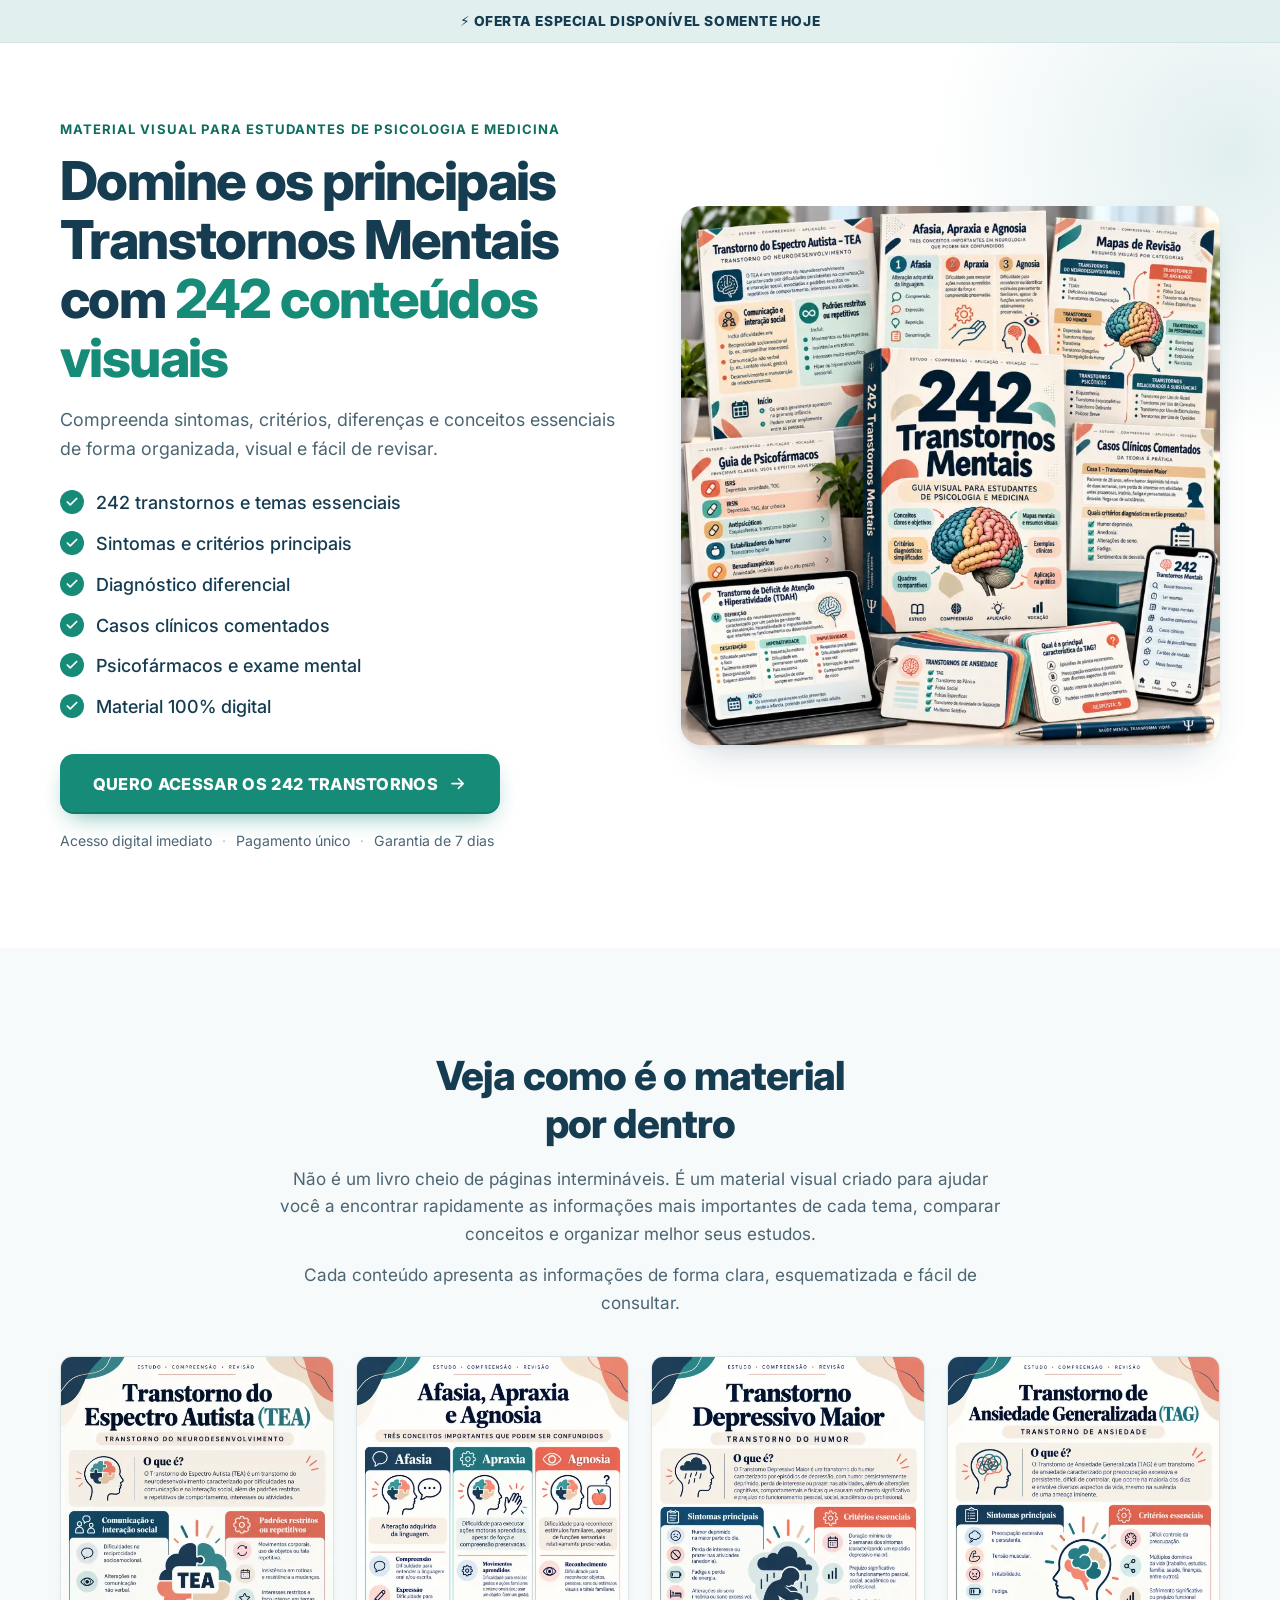
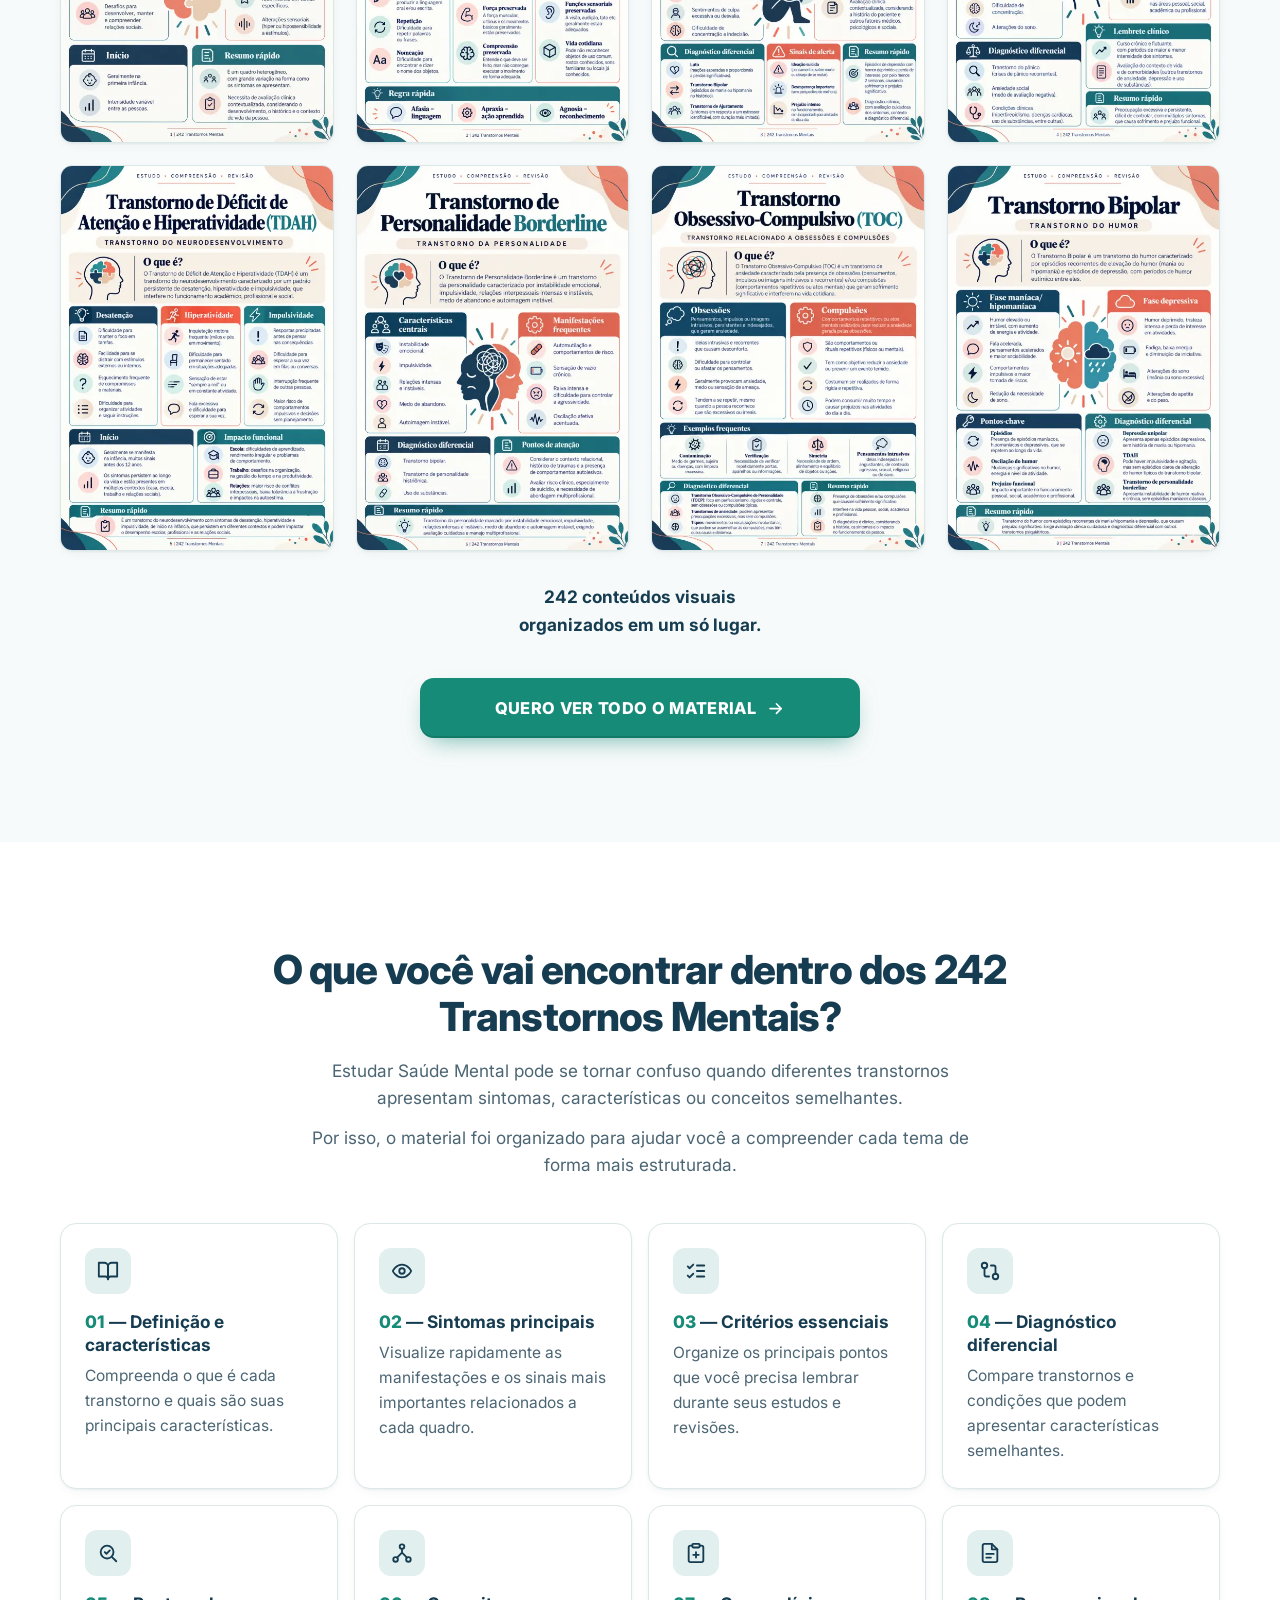
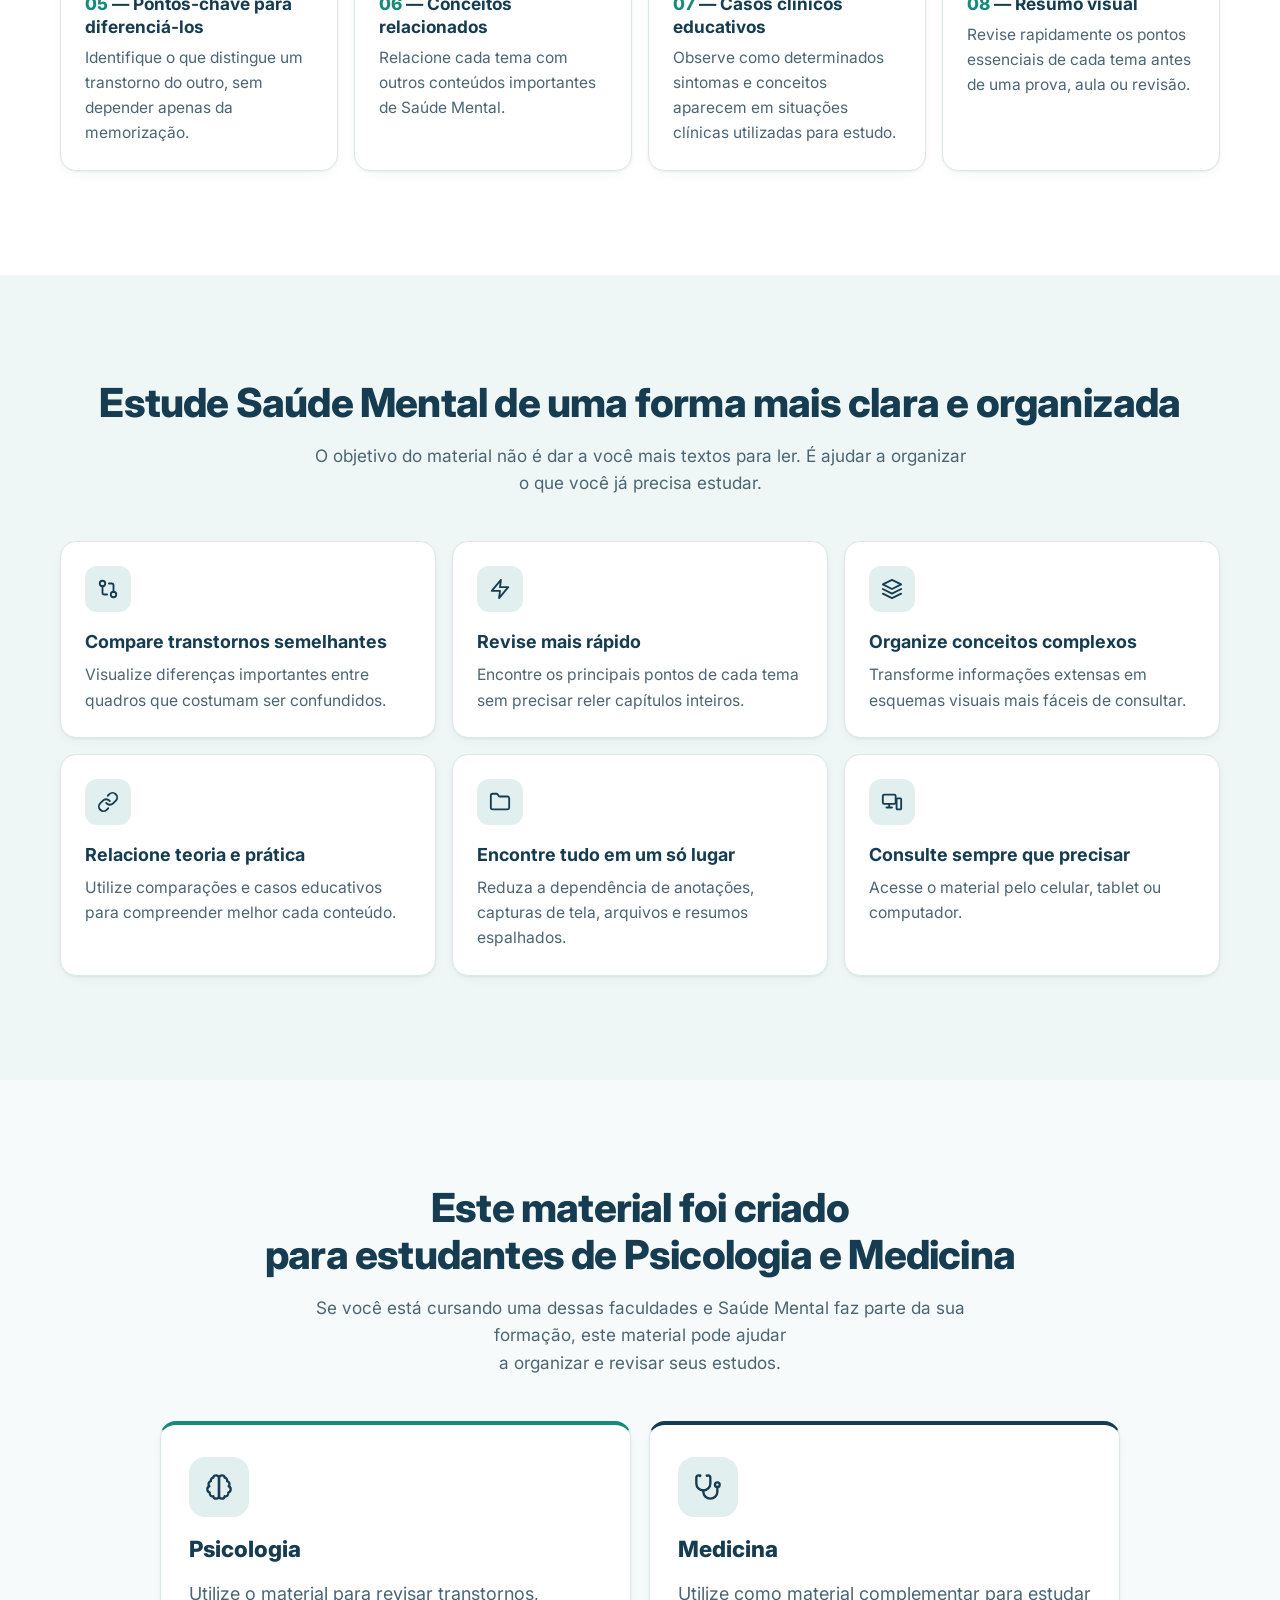
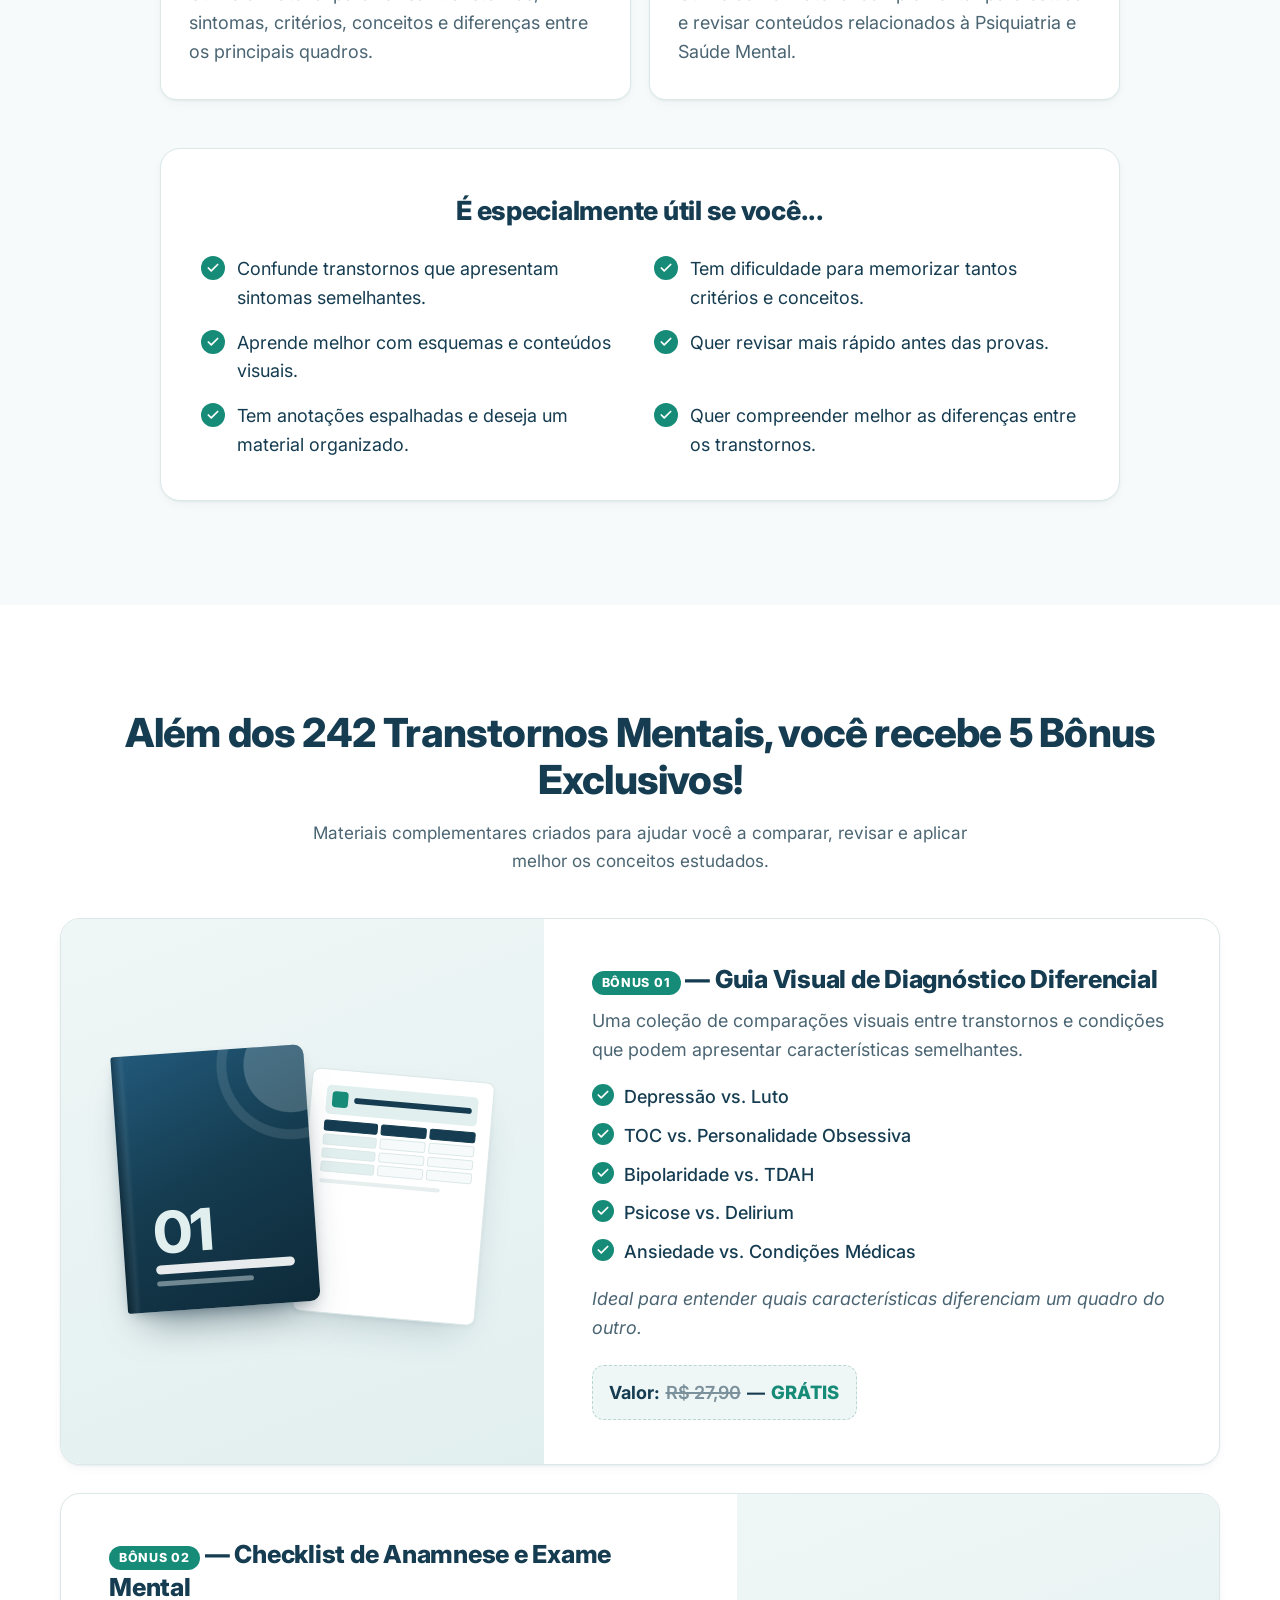
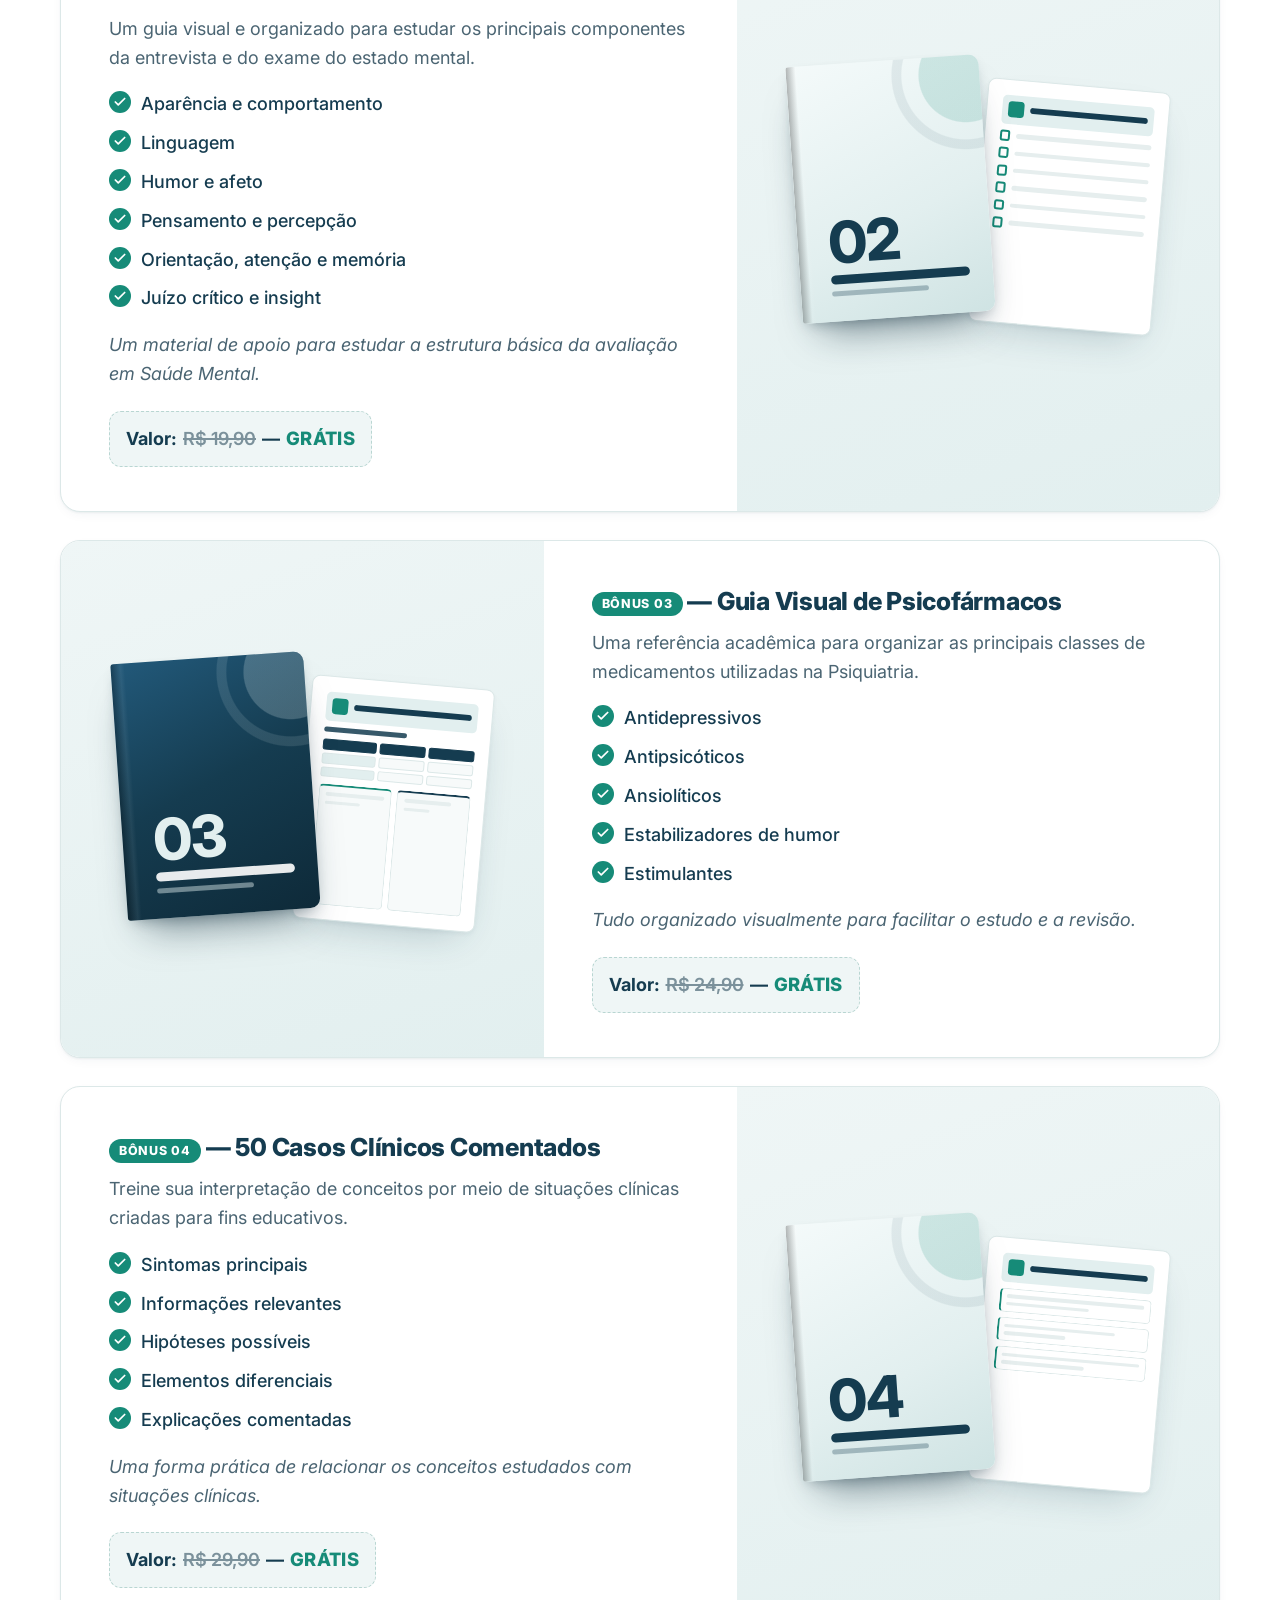
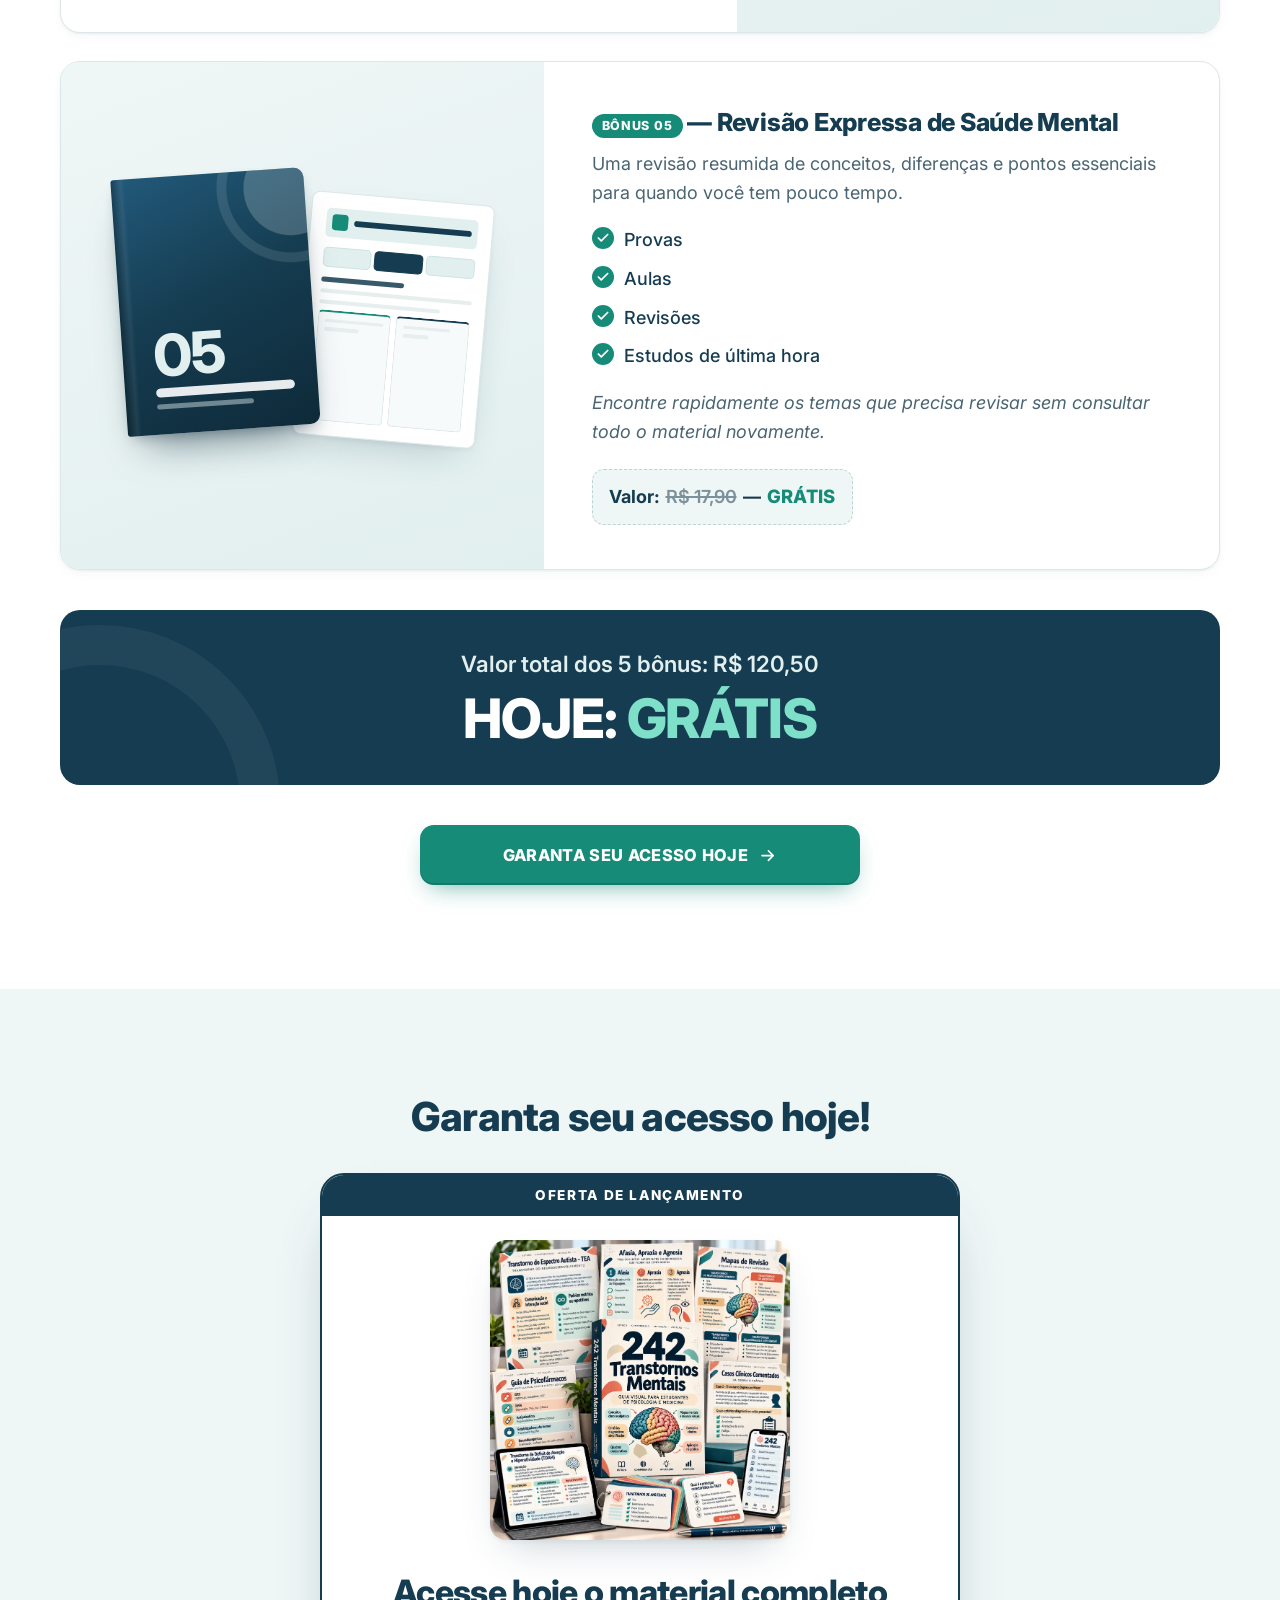
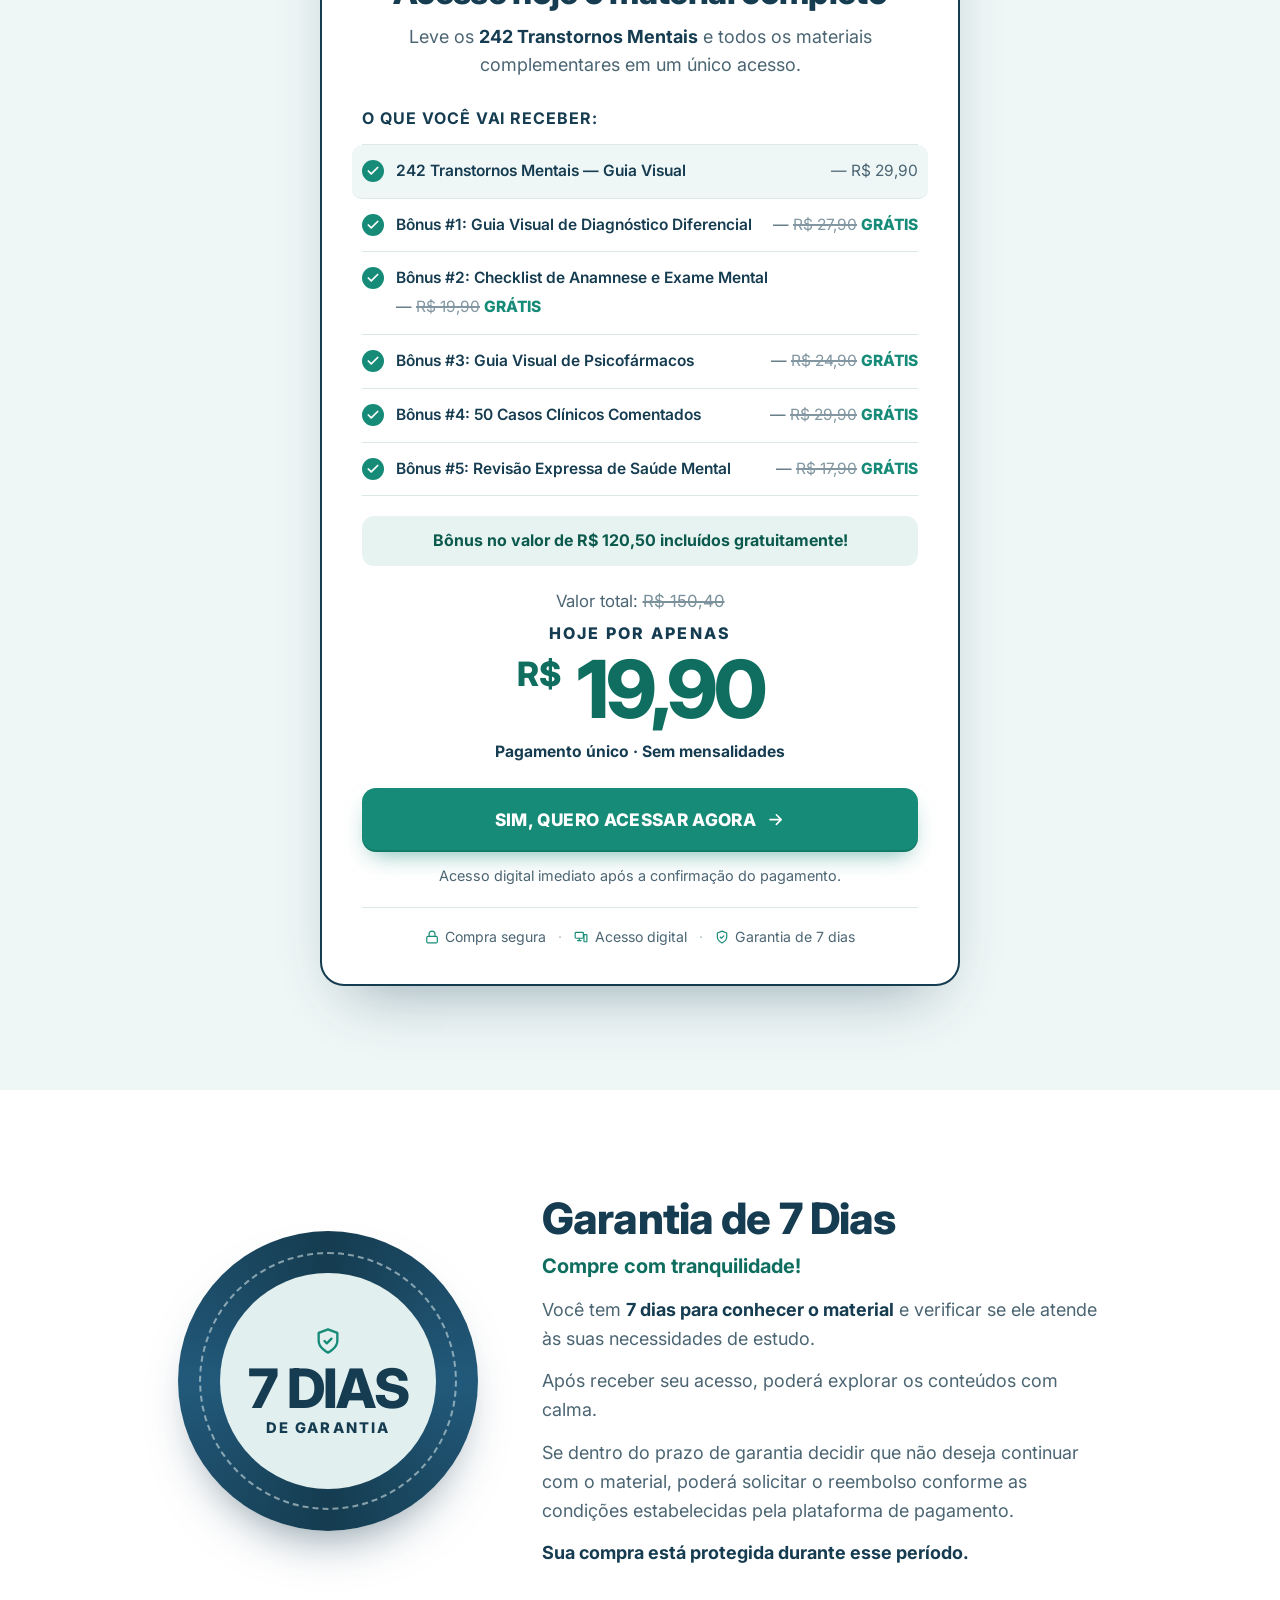
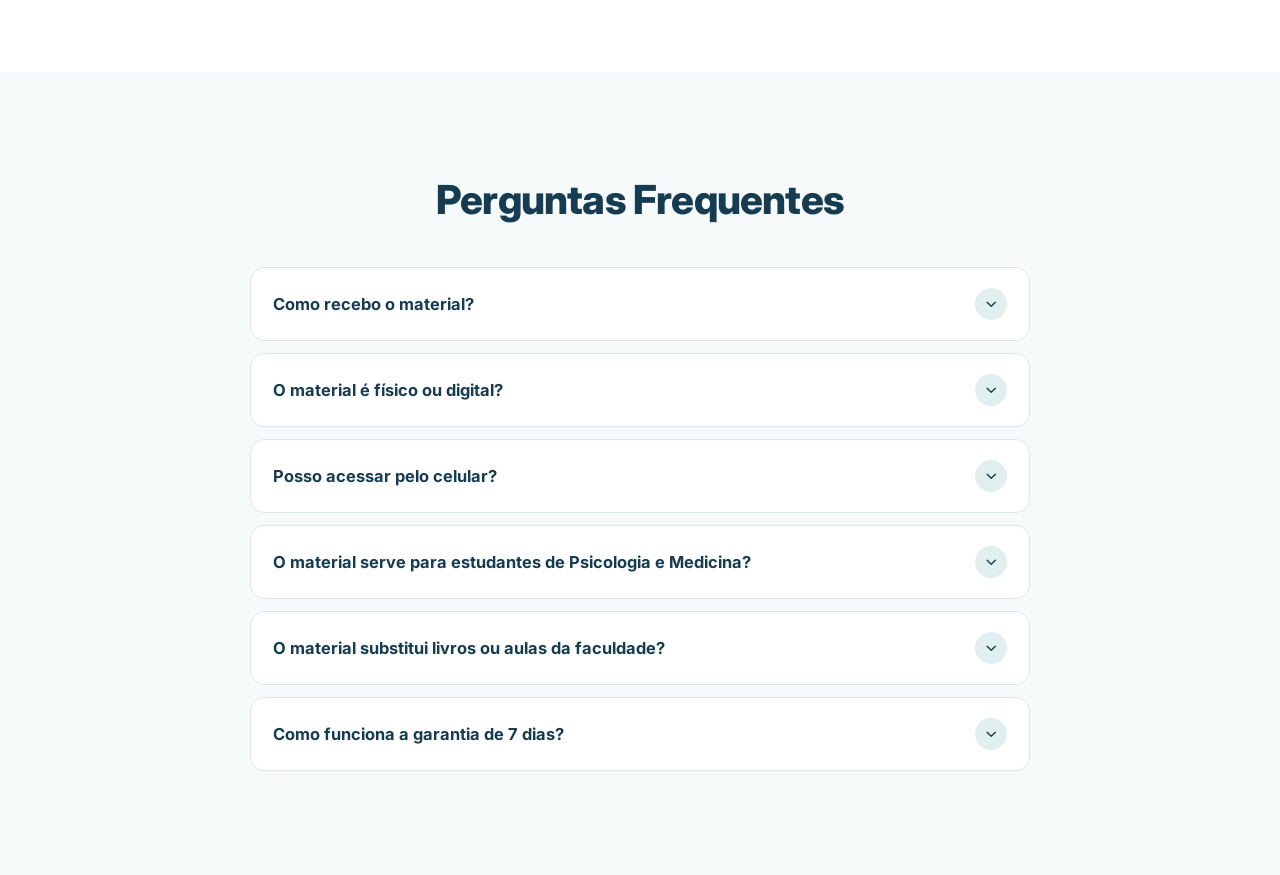
==== index.html @ 656aa4ee "v1" ====
<!doctype html>
<html lang="pt-BR">
<head>
<meta charset="utf-8">
<meta name="viewport" content="width=device-width, initial-scale=1">
<title>242 Transtornos Mentais — Guia Visual</title>
<meta name="description" content="Compreenda sintomas, critérios, diferenças e conceitos essenciais de forma organizada, visual e fácil de revisar.">
<meta name="robots" content="index, follow">
<meta name="theme-color" content="#153C50">
<meta property="og:type" content="website">
<meta property="og:locale" content="pt_BR">
<meta property="og:title" content="242 Transtornos Mentais — Guia Visual">
<meta property="og:description" content="Compreenda sintomas, critérios, diferenças e conceitos essenciais de forma organizada, visual e fácil de revisar.">
<!-- <meta property="og:image" content="assets/og-image.jpg"> -->
<meta name="twitter:card" content="summary_large_image">

<link rel="preconnect" href="https://fonts.googleapis.com">
<link rel="preconnect" href="https://fonts.gstatic.com" crossorigin>
<link href="https://fonts.googleapis.com/css2?family=Inter:wght@400;500;600;700;800&display=swap" rel="stylesheet">

<link rel="stylesheet" href="style.css?v=8">
<script src="script.js?v=4" defer></script>
</head>
<body>

<!-- SVG sprite (ícones) -->
<svg width="0" height="0" style="position:absolute" aria-hidden="true">
  <symbol id="i-check" viewBox="0 0 24 24"><path d="M20 6 9 17l-5-5"/></symbol>
  <symbol id="i-arrow" viewBox="0 0 24 24"><path d="M5 12h14M13 6l6 6-6 6"/></symbol>
  <symbol id="i-cal" viewBox="0 0 24 24"><rect x="3" y="4" width="18" height="18" rx="2"/><path d="M16 2v4M8 2v4M3 10h18"/></symbol>
  <symbol id="i-book" viewBox="0 0 24 24"><path d="M2 3h6a4 4 0 0 1 4 4v14a3 3 0 0 0-3-3H2z"/><path d="M22 3h-6a4 4 0 0 0-4 4v14a3 3 0 0 1 3-3h7z"/></symbol>
  <symbol id="i-eye" viewBox="0 0 24 24"><path d="M2 12s3-7 10-7 10 7 10 7-3 7-10 7-10-7-10-7Z"/><circle cx="12" cy="12" r="3"/></symbol>
  <symbol id="i-list" viewBox="0 0 24 24"><path d="m3 17 2 2 4-4M3 7l2 2 4-4M13 6h8M13 12h8M13 18h8"/></symbol>
  <symbol id="i-compare" viewBox="0 0 24 24"><circle cx="18" cy="18" r="3"/><circle cx="6" cy="6" r="3"/><path d="M13 6h3a2 2 0 0 1 2 2v7M11 18H8a2 2 0 0 1-2-2V9"/></symbol>
  <symbol id="i-search" viewBox="0 0 24 24"><circle cx="11" cy="11" r="7"/><path d="m21 21-4.3-4.3M8.5 11l1.8 1.8L14 9.2"/></symbol>
  <symbol id="i-net" viewBox="0 0 24 24"><circle cx="12" cy="5" r="2.5"/><circle cx="5" cy="19" r="2.5"/><circle cx="19" cy="19" r="2.5"/><path d="M12 7.5v4M12 11.5 6.6 17M12 11.5l5.4 5.5"/></symbol>
  <symbol id="i-clip" viewBox="0 0 24 24"><rect x="8" y="2" width="8" height="4" rx="1"/><path d="M16 4h2a2 2 0 0 1 2 2v14a2 2 0 0 1-2 2H6a2 2 0 0 1-2-2V6a2 2 0 0 1 2-2h2M12 11v6M9 14h6"/></symbol>
  <symbol id="i-file" viewBox="0 0 24 24"><path d="M14 2H6a2 2 0 0 0-2 2v16a2 2 0 0 0 2 2h12a2 2 0 0 0 2-2V8z"/><path d="M14 2v6h6M8 13h8M8 17h5"/></symbol>
  <symbol id="i-zap" viewBox="0 0 24 24"><path d="M13 2 3 14h9l-1 8 10-12h-9l1-8z"/></symbol>
  <symbol id="i-layers" viewBox="0 0 24 24"><path d="m12 2 10 5-10 5L2 7z"/><path d="m2 17 10 5 10-5M2 12l10 5 10-5"/></symbol>
  <symbol id="i-link" viewBox="0 0 24 24"><path d="M10 13a5 5 0 0 0 7.54.54l3-3a5 5 0 0 0-7.07-7.07l-1.72 1.71"/><path d="M14 11a5 5 0 0 0-7.54-.54l-3 3a5 5 0 0 0 7.07 7.07l1.71-1.71"/></symbol>
  <symbol id="i-folder" viewBox="0 0 24 24"><path d="M4 20h16a2 2 0 0 0 2-2V8a2 2 0 0 0-2-2h-7.93a2 2 0 0 1-1.66-.9l-.82-1.2A2 2 0 0 0 7.93 3H4a2 2 0 0 0-2 2v13c0 1.1.9 2 2 2Z"/></symbol>
  <symbol id="i-devices" viewBox="0 0 24 24"><rect x="2" y="4" width="14" height="10" rx="1.5"/><path d="M6 18h6M9 14v4"/><rect x="17" y="8" width="5" height="12" rx="1"/></symbol>
  <symbol id="i-brain" viewBox="0 0 24 24"><path d="M9.5 2A2.5 2.5 0 0 1 12 4.5v15a2.5 2.5 0 0 1-4.96.44 2.5 2.5 0 0 1-2.96-3.08 3 3 0 0 1-.34-5.58 2.5 2.5 0 0 1 1.32-4.24 2.5 2.5 0 0 1 1.98-3A2.5 2.5 0 0 1 9.5 2Z"/><path d="M14.5 2A2.5 2.5 0 0 0 12 4.5v15a2.5 2.5 0 0 0 4.96.44 2.5 2.5 0 0 0 2.96-3.08 3 3 0 0 0 .34-5.58 2.5 2.5 0 0 0-1.32-4.24 2.5 2.5 0 0 0-1.98-3A2.5 2.5 0 0 0 14.5 2Z"/></symbol>
  <symbol id="i-steth" viewBox="0 0 24 24"><path d="M4.8 2.3A.3.3 0 1 0 5 2H4a2 2 0 0 0-2 2v5a6 6 0 0 0 6 6 6 6 0 0 0 6-6V4a2 2 0 0 0-2-2h-1a.2.2 0 1 0 .3.3"/><path d="M8 15v1a6 6 0 0 0 6 6 6 6 0 0 0 6-6v-4"/><circle cx="20" cy="10" r="2"/></symbol>
  <symbol id="i-shield" viewBox="0 0 24 24"><path d="M12 22s8-4 8-10V5l-8-3-8 3v7c0 6 8 10 8 10z"/><path d="m9 12 2 2 4-4"/></symbol>
  <symbol id="i-lock" viewBox="0 0 24 24"><rect x="3" y="11" width="18" height="11" rx="2"/><path d="M7 11V7a5 5 0 0 1 10 0v4"/></symbol>
  <symbol id="i-chev" viewBox="0 0 24 24"><path d="m6 9 6 6 6-6"/></symbol>
</svg>

<main>

<!-- ============ DOBRA 1 — HERO ============ -->
<section class="hero-sec" aria-labelledby="hero-title">
  <div class="topbar"><strong>⚡ OFERTA ESPECIAL DISPONÍVEL SOMENTE HOJE</strong></div>
  <div class="hero">
    <div class="wrap hero-grid">
      <div class="hero-copy">
        <p class="eyebrow">Material visual para estudantes de Psicologia e Medicina</p>
        <h1 id="hero-title">Domine os principais Transtornos Mentais com <span class="hl">242 conteúdos visuais</span></h1>
        <p class="sub">Compreenda sintomas, critérios, diferenças e conceitos essenciais de forma organizada, visual e fácil de revisar.</p>
        <ul class="checks">
          <li><span class="ck-ico" aria-hidden="true"><svg class="i"><use href="#i-check"/></svg></span>242 transtornos e temas essenciais</li>
          <li><span class="ck-ico" aria-hidden="true"><svg class="i"><use href="#i-check"/></svg></span>Sintomas e critérios principais</li>
          <li><span class="ck-ico" aria-hidden="true"><svg class="i"><use href="#i-check"/></svg></span>Diagnóstico diferencial</li>
          <li><span class="ck-ico" aria-hidden="true"><svg class="i"><use href="#i-check"/></svg></span>Casos clínicos comentados</li>
          <li><span class="ck-ico" aria-hidden="true"><svg class="i"><use href="#i-check"/></svg></span>Psicofármacos e exame mental</li>
          <li><span class="ck-ico" aria-hidden="true"><svg class="i"><use href="#i-check"/></svg></span>Material 100% digital</li>
        </ul>
        <a class="btn" href="#" data-checkout>QUERO ACESSAR OS 242 TRANSTORNOS<svg class="i" aria-hidden="true"><use href="#i-arrow"/></svg></a>
        <p class="meta"><span>Acesso digital imediato</span><span class="dot" aria-hidden="true">·</span><span>Pagamento único</span><span class="dot" aria-hidden="true">·</span><span>Garantia de 7 dias</span></p>
      </div>

      <!-- IMAGEM: mockup principal (assets/hero_1.webp) -->
      <figure class="hero-visual">
        <img src="assets/hero_1.webp" width="831" height="831" alt="242 Transtornos Mentais — Guia Visual: capa do material e páginas internas" fetchpriority="high" decoding="async">
      </figure>
    </div>
  </div>
</section>

<!-- ============ DOBRA 2 — O MATERIAL POR DENTRO ============ -->
<section class="sec bg-gray" aria-labelledby="inside-title">
  <div class="wrap">
    <div class="inside-text">
      <h2 class="h2" id="inside-title">Veja como é o material <br>por dentro</h2>
      <p style="margin-top:18px">Não é um livro cheio de páginas intermináveis. É um material visual criado para ajudar você a encontrar rapidamente as informações mais importantes de cada tema, comparar conceitos e organizar melhor seus estudos.</p>
      <p>Cada conteúdo apresenta as informações de forma clara, esquematizada e fácil de consultar.</p>
    </div>

    <!-- IMAGENS: páginas internas (assets/1.webp … 8.webp) -->
    <div class="gallery" role="region" aria-label="Prévias do material" tabindex="0">
      <figure class="page"><img src="assets/1.webp" width="528" height="746" alt="Página interna: Transtorno do Espectro Autista (TEA)" loading="lazy" decoding="async"></figure>
      <figure class="page"><img src="assets/2.webp" width="528" height="746" alt="Página interna: Afasia, Apraxia e Agnosia" loading="lazy" decoding="async"></figure>
      <figure class="page"><img src="assets/3.webp" width="528" height="746" alt="Página interna: Transtorno Depressivo Maior" loading="lazy" decoding="async"></figure>
      <figure class="page"><img src="assets/4.webp" width="528" height="746" alt="Página interna: Transtorno de Ansiedade Generalizada (TAG)" loading="lazy" decoding="async"></figure>
      <figure class="page"><img src="assets/5.webp" width="528" height="746" alt="Página interna: Transtorno de Déficit de Atenção e Hiperatividade (TDAH)" loading="lazy" decoding="async"></figure>
      <figure class="page"><img src="assets/6.webp" width="528" height="746" alt="Página interna: Transtorno de Personalidade Borderline" loading="lazy" decoding="async"></figure>
      <figure class="page"><img src="assets/7.webp" width="528" height="746" alt="Página interna: Transtorno Obsessivo-Compulsivo (TOC)" loading="lazy" decoding="async"></figure>
      <figure class="page"><img src="assets/8.webp" width="528" height="746" alt="Página interna: Transtorno Bipolar" loading="lazy" decoding="async"></figure>
    </div>

    <p class="callout"><strong>242 conteúdos visuais <br>organizados em um só lugar.</strong></p>
    <div class="cta-row"><a class="btn" href="#" data-checkout>QUERO VER TODO O MATERIAL<svg class="i" aria-hidden="true"><use href="#i-arrow"/></svg></a></div>
  </div>
</section>

<!-- ============ DOBRA 3 — O QUE VOCÊ VAI ENCONTRAR ============ -->
<section class="sec" aria-labelledby="find-title">
  <div class="wrap">
    <div class="sec-head center">
      <h2 class="h2" id="find-title">O que você vai encontrar dentro dos 242 <br>Transtornos Mentais?</h2>
      <p class="lead">Estudar Saúde Mental pode se tornar confuso quando diferentes transtornos apresentam sintomas, características ou conceitos semelhantes.</p>
      <p class="lead">Por isso, o material foi organizado para ajudar você a compreender cada tema de forma mais estruturada.</p>
    </div>
    <div class="grid-4">
      <article class="card num-card"><span class="ico" aria-hidden="true"><svg class="i"><use href="#i-book"/></svg></span><h3><span class="num">01</span> — Definição e características</h3><p>Compreenda o que é cada transtorno e quais são suas principais características.</p></article>
      <article class="card num-card"><span class="ico" aria-hidden="true"><svg class="i"><use href="#i-eye"/></svg></span><h3><span class="num">02</span> — Sintomas principais</h3><p>Visualize rapidamente as manifestações e os sinais mais importantes relacionados a cada quadro.</p></article>
      <article class="card num-card"><span class="ico" aria-hidden="true"><svg class="i"><use href="#i-list"/></svg></span><h3><span class="num">03</span> — Critérios essenciais</h3><p>Organize os principais pontos que você precisa lembrar durante seus estudos e revisões.</p></article>
      <article class="card num-card"><span class="ico" aria-hidden="true"><svg class="i"><use href="#i-compare"/></svg></span><h3><span class="num">04</span> — Diagnóstico diferencial</h3><p>Compare transtornos e condições que podem apresentar características semelhantes.</p></article>
      <article class="card num-card"><span class="ico" aria-hidden="true"><svg class="i"><use href="#i-search"/></svg></span><h3><span class="num">05</span> — Pontos-chave para diferenciá-los</h3><p>Identifique o que distingue um transtorno do outro, sem depender apenas da memorização.</p></article>
      <article class="card num-card"><span class="ico" aria-hidden="true"><svg class="i"><use href="#i-net"/></svg></span><h3><span class="num">06</span> — Conceitos relacionados</h3><p>Relacione cada tema com outros conteúdos importantes de Saúde Mental.</p></article>
      <article class="card num-card"><span class="ico" aria-hidden="true"><svg class="i"><use href="#i-clip"/></svg></span><h3><span class="num">07</span> — Casos clínicos educativos</h3><p>Observe como determinados sintomas e conceitos aparecem em situações clínicas utilizadas para estudo.</p></article>
      <article class="card num-card"><span class="ico" aria-hidden="true"><svg class="i"><use href="#i-file"/></svg></span><h3><span class="num">08</span> — Resumo visual</h3><p>Revise rapidamente os pontos essenciais de cada tema antes de uma prova, aula ou revisão.</p></article>
    </div>
  </div>
</section>

<!-- ============ DOBRA 4 — BENEFÍCIOS ============ -->
<section class="sec bg-mint" aria-labelledby="ben-title">
  <div class="wrap">
    <div class="sec-head center">
      <h2 class="h2" id="ben-title">Estude Saúde Mental de uma forma mais clara e organizada</h2>
      <p class="lead">O objetivo do material não é dar a você mais textos para ler. É ajudar a organizar <br>o que você já precisa estudar.</p>
    </div>
    <div class="grid-3">
      <article class="card ben"><span class="ico" aria-hidden="true"><svg class="i"><use href="#i-compare"/></svg></span><h3>Compare transtornos semelhantes</h3><p>Visualize diferenças importantes entre quadros que costumam ser confundidos.</p></article>
      <article class="card ben"><span class="ico" aria-hidden="true"><svg class="i"><use href="#i-zap"/></svg></span><h3>Revise mais rápido</h3><p>Encontre os principais pontos de cada tema sem precisar reler capítulos inteiros.</p></article>
      <article class="card ben"><span class="ico" aria-hidden="true"><svg class="i"><use href="#i-layers"/></svg></span><h3>Organize conceitos complexos</h3><p>Transforme informações extensas em esquemas visuais mais fáceis de consultar.</p></article>
      <article class="card ben"><span class="ico" aria-hidden="true"><svg class="i"><use href="#i-link"/></svg></span><h3>Relacione teoria e prática</h3><p>Utilize comparações e casos educativos para compreender melhor cada conteúdo.</p></article>
      <article class="card ben"><span class="ico" aria-hidden="true"><svg class="i"><use href="#i-folder"/></svg></span><h3>Encontre tudo em um só lugar</h3><p>Reduza a dependência de anotações, capturas de tela, arquivos e resumos espalhados.</p></article>
      <article class="card ben"><span class="ico" aria-hidden="true"><svg class="i"><use href="#i-devices"/></svg></span><h3>Consulte sempre que precisar</h3><p>Acesse o material pelo celular, tablet ou computador.</p></article>
    </div>
  </div>
</section>

<!-- ============ DOBRA 5 — PARA QUEM É ============ -->
<section class="sec bg-gray" aria-labelledby="who-title">
  <div class="wrap">
    <div class="sec-head center">
      <h2 class="h2" id="who-title">Este material foi criado <br>para estudantes de Psicologia e Medicina</h2>
      <p class="lead">Se você está cursando uma dessas faculdades e Saúde Mental faz parte da sua formação, este material pode ajudar <br>a organizar e revisar seus estudos.</p>
    </div>
    <div class="aud-grid">
      <article class="card aud"><span class="ico" aria-hidden="true"><svg class="i"><use href="#i-brain"/></svg></span><h3>Psicologia</h3><p>Utilize o material para revisar transtornos, sintomas, critérios, conceitos e diferenças entre os principais quadros.</p></article>
      <article class="card aud"><span class="ico" aria-hidden="true"><svg class="i"><use href="#i-steth"/></svg></span><h3>Medicina</h3><p>Utilize como material complementar para estudar e revisar conteúdos relacionados à Psiquiatria e Saúde Mental.</p></article>
    </div>
    <div class="useful">
      <h3>É especialmente útil se você...</h3>
      <ul>
        <li><span class="ck-ico" aria-hidden="true"><svg class="i"><use href="#i-check"/></svg></span>Confunde transtornos que apresentam sintomas semelhantes.</li>
        <li><span class="ck-ico" aria-hidden="true"><svg class="i"><use href="#i-check"/></svg></span>Tem dificuldade para memorizar tantos critérios e conceitos.</li>
        <li><span class="ck-ico" aria-hidden="true"><svg class="i"><use href="#i-check"/></svg></span>Aprende melhor com esquemas e conteúdos visuais.</li>
        <li><span class="ck-ico" aria-hidden="true"><svg class="i"><use href="#i-check"/></svg></span>Quer revisar mais rápido antes das provas.</li>
        <li><span class="ck-ico" aria-hidden="true"><svg class="i"><use href="#i-check"/></svg></span>Tem anotações espalhadas e deseja um material organizado.</li>
        <li><span class="ck-ico" aria-hidden="true"><svg class="i"><use href="#i-check"/></svg></span>Quer compreender melhor as diferenças entre os transtornos.</li>
      </ul>
    </div>
  </div>
</section>

<!-- ============ DOBRA 6 — BÔNUS ============ -->
<section class="sec" aria-labelledby="bonus-title">
  <div class="wrap">
    <div class="sec-head center">
      <h2 class="h2" id="bonus-title">Além dos 242 Transtornos Mentais, você recebe 5 Bônus Exclusivos!</h2>
      <p class="lead">Materiais complementares criados para ajudar você a comparar, revisar e aplicar melhor os conceitos estudados.</p>
    </div>

    <div class="bonus-list">
      <!-- BÔNUS 01 (IMAGES.bonus1) -->
      <article class="bonus">
        <figure class="media bonus-visual" data-slot="bonus1" data-alt="Mockup do Guia Visual de Diagnóstico Diferencial">
          <div class="mk-page" aria-hidden="true"><div class="in"><div class="hd"><i></i><b></b></div><div class="tb"><span></span><span></span><span></span><span></span><span></span><span></span><span></span><span></span><span></span><span></span><span></span><span></span></div><div class="ln w8"></div></div></div>
          <div class="mk-book" aria-hidden="true"><div class="cv"><span class="n">01</span><span class="bar"></span><span class="bar s" style="width:70%"></span></div></div>
        </figure>
        <div class="bonus-body">
          <h3><span class="pill">BÔNUS 01</span> — Guia Visual de Diagnóstico Diferencial</h3>
          <p class="desc">Uma coleção de comparações visuais entre transtornos e condições que podem apresentar características semelhantes.</p>
          <ul>
            <li><span class="ck-ico" aria-hidden="true"><svg class="i"><use href="#i-check"/></svg></span>Depressão vs. Luto</li>
            <li><span class="ck-ico" aria-hidden="true"><svg class="i"><use href="#i-check"/></svg></span>TOC vs. Personalidade Obsessiva</li>
            <li><span class="ck-ico" aria-hidden="true"><svg class="i"><use href="#i-check"/></svg></span>Bipolaridade vs. TDAH</li>
            <li><span class="ck-ico" aria-hidden="true"><svg class="i"><use href="#i-check"/></svg></span>Psicose vs. Delirium</li>
            <li><span class="ck-ico" aria-hidden="true"><svg class="i"><use href="#i-check"/></svg></span>Ansiedade vs. Condições Médicas</li>
          </ul>
          <p class="note">Ideal para entender quais características diferenciam um quadro do outro.</p>
          <p class="price-tag">Valor: <s>R$ 27,90</s> — <span class="free">GRÁTIS</span></p>
        </div>
      </article>

      <!-- BÔNUS 02 (IMAGES.bonus2) -->
      <article class="bonus">
        <figure class="media bonus-visual" data-slot="bonus2" data-alt="Mockup do Checklist de Anamnese e Exame Mental">
          <div class="mk-page" aria-hidden="true"><div class="in"><div class="hd"><i></i><b></b></div><div class="ck"></div><div class="ck"></div><div class="ck"></div><div class="ck"></div><div class="ck"></div><div class="ck"></div></div></div>
          <div class="mk-book alt" aria-hidden="true"><div class="cv"><span class="n">02</span><span class="bar"></span><span class="bar s" style="width:70%"></span></div></div>
        </figure>
        <div class="bonus-body">
          <h3><span class="pill">BÔNUS 02</span> — Checklist de Anamnese e Exame Mental</h3>
          <p class="desc">Um guia visual e organizado para estudar os principais componentes da entrevista e do exame do estado mental.</p>
          <ul>
            <li><span class="ck-ico" aria-hidden="true"><svg class="i"><use href="#i-check"/></svg></span>Aparência e comportamento</li>
            <li><span class="ck-ico" aria-hidden="true"><svg class="i"><use href="#i-check"/></svg></span>Linguagem</li>
            <li><span class="ck-ico" aria-hidden="true"><svg class="i"><use href="#i-check"/></svg></span>Humor e afeto</li>
            <li><span class="ck-ico" aria-hidden="true"><svg class="i"><use href="#i-check"/></svg></span>Pensamento e percepção</li>
            <li><span class="ck-ico" aria-hidden="true"><svg class="i"><use href="#i-check"/></svg></span>Orientação, atenção e memória</li>
            <li><span class="ck-ico" aria-hidden="true"><svg class="i"><use href="#i-check"/></svg></span>Juízo crítico e insight</li>
          </ul>
          <p class="note">Um material de apoio para estudar a estrutura básica da avaliação em Saúde Mental.</p>
          <p class="price-tag">Valor: <s>R$ 19,90</s> — <span class="free">GRÁTIS</span></p>
        </div>
      </article>

      <!-- BÔNUS 03 (IMAGES.bonus3) -->
      <article class="bonus">
        <figure class="media bonus-visual" data-slot="bonus3" data-alt="Mockup do Guia Visual de Psicofármacos">
          <div class="mk-page" aria-hidden="true"><div class="in"><div class="hd"><i></i><b></b></div><div class="ln t"></div><div class="tb"><span></span><span></span><span></span><span></span><span></span><span></span><span></span><span></span><span></span></div><div class="g2"><div><div class="ln"></div><div class="ln w6"></div></div><div><div class="ln w8"></div><div class="ln w4"></div></div></div></div></div>
          <div class="mk-book" aria-hidden="true"><div class="cv"><span class="n">03</span><span class="bar"></span><span class="bar s" style="width:70%"></span></div></div>
        </figure>
        <div class="bonus-body">
          <h3><span class="pill">BÔNUS 03</span> — Guia Visual de Psicofármacos</h3>
          <p class="desc">Uma referência acadêmica para organizar as principais classes de medicamentos utilizadas na Psiquiatria.</p>
          <ul>
            <li><span class="ck-ico" aria-hidden="true"><svg class="i"><use href="#i-check"/></svg></span>Antidepressivos</li>
            <li><span class="ck-ico" aria-hidden="true"><svg class="i"><use href="#i-check"/></svg></span>Antipsicóticos</li>
            <li><span class="ck-ico" aria-hidden="true"><svg class="i"><use href="#i-check"/></svg></span>Ansiolíticos</li>
            <li><span class="ck-ico" aria-hidden="true"><svg class="i"><use href="#i-check"/></svg></span>Estabilizadores de humor</li>
            <li><span class="ck-ico" aria-hidden="true"><svg class="i"><use href="#i-check"/></svg></span>Estimulantes</li>
          </ul>
          <p class="note">Tudo organizado visualmente para facilitar o estudo e a revisão.</p>
          <p class="price-tag">Valor: <s>R$ 24,90</s> — <span class="free">GRÁTIS</span></p>
        </div>
      </article>

      <!-- BÔNUS 04 (IMAGES.bonus4) -->
      <article class="bonus">
        <figure class="media bonus-visual" data-slot="bonus4" data-alt="Mockup de 50 Casos Clínicos Comentados">
          <div class="mk-page" aria-hidden="true"><div class="in"><div class="hd"><i></i><b></b></div><div class="cards"><div><div class="ln"></div><div class="ln w6"></div></div><div><div class="ln w8"></div><div class="ln w4"></div></div><div><div class="ln"></div><div class="ln w6"></div></div></div></div></div>
          <div class="mk-book alt" aria-hidden="true"><div class="cv"><span class="n">04</span><span class="bar"></span><span class="bar s" style="width:70%"></span></div></div>
        </figure>
        <div class="bonus-body">
          <h3><span class="pill">BÔNUS 04</span> — 50 Casos Clínicos Comentados</h3>
          <p class="desc">Treine sua interpretação de conceitos por meio de situações clínicas criadas para fins educativos.</p>
          <ul>
            <li><span class="ck-ico" aria-hidden="true"><svg class="i"><use href="#i-check"/></svg></span>Sintomas principais</li>
            <li><span class="ck-ico" aria-hidden="true"><svg class="i"><use href="#i-check"/></svg></span>Informações relevantes</li>
            <li><span class="ck-ico" aria-hidden="true"><svg class="i"><use href="#i-check"/></svg></span>Hipóteses possíveis</li>
            <li><span class="ck-ico" aria-hidden="true"><svg class="i"><use href="#i-check"/></svg></span>Elementos diferenciais</li>
            <li><span class="ck-ico" aria-hidden="true"><svg class="i"><use href="#i-check"/></svg></span>Explicações comentadas</li>
          </ul>
          <p class="note">Uma forma prática de relacionar os conceitos estudados com situações clínicas.</p>
          <p class="price-tag">Valor: <s>R$ 29,90</s> — <span class="free">GRÁTIS</span></p>
        </div>
      </article>

      <!-- BÔNUS 05 (IMAGES.bonus5) -->
      <article class="bonus">
        <figure class="media bonus-visual" data-slot="bonus5" data-alt="Mockup da Revisão Expressa de Saúde Mental">
          <div class="mk-page" aria-hidden="true"><div class="in"><div class="hd"><i></i><b></b></div><div class="flow"><span></span><span></span><span></span></div><div class="ln t"></div><div class="ln"></div><div class="ln w8"></div><div class="g2"><div><div class="ln"></div><div class="ln w6"></div></div><div><div class="ln w8"></div><div class="ln w4"></div></div></div></div></div>
          <div class="mk-book" aria-hidden="true"><div class="cv"><span class="n">05</span><span class="bar"></span><span class="bar s" style="width:70%"></span></div></div>
        </figure>
        <div class="bonus-body">
          <h3><span class="pill">BÔNUS 05</span> — Revisão Expressa de Saúde Mental</h3>
          <p class="desc">Uma revisão resumida de conceitos, diferenças e pontos essenciais para quando você tem pouco tempo.</p>
          <ul>
            <li><span class="ck-ico" aria-hidden="true"><svg class="i"><use href="#i-check"/></svg></span>Provas</li>
            <li><span class="ck-ico" aria-hidden="true"><svg class="i"><use href="#i-check"/></svg></span>Aulas</li>
            <li><span class="ck-ico" aria-hidden="true"><svg class="i"><use href="#i-check"/></svg></span>Revisões</li>
            <li><span class="ck-ico" aria-hidden="true"><svg class="i"><use href="#i-check"/></svg></span>Estudos de última hora</li>
          </ul>
          <p class="note">Encontre rapidamente os temas que precisa revisar sem consultar todo o material novamente.</p>
          <p class="price-tag">Valor: <s>R$ 17,90</s> — <span class="free">GRÁTIS</span></p>
        </div>
      </article>
    </div>

    <div class="bonus-total">
      <h3>Valor total dos 5 bônus: R$ 120,50</h3>
      <p>HOJE: <span>GRÁTIS</span></p>
    </div>
    <div class="cta-row"><a class="btn" href="#" data-checkout>GARANTA SEU ACESSO HOJE<svg class="i" aria-hidden="true"><use href="#i-arrow"/></svg></a></div>
  </div>
</section>

<!-- ============ DOBRA 7 — OFERTA ============ -->
<section class="sec bg-mint" id="oferta" aria-labelledby="offer-title">
  <div class="wrap">
    <div class="sec-head center" style="margin-bottom:32px">
      <h2 class="h2" id="offer-title">Garanta seu acesso hoje!</h2>
    </div>
    <div class="offer-card">
      <p class="ribbon">OFERTA DE LANÇAMENTO</p>

      <!-- IMAGEM: mesma do hero, em tamanho menor (assets/hero_1.webp) -->
      <figure class="offer-img">
        <img src="assets/hero_1.webp" width="831" height="831" alt="242 Transtornos Mentais — Guia Visual: capa do material e páginas internas" loading="lazy" decoding="async">
      </figure>

      <div class="offer-body">
        <h3>Acesse hoje o material completo</h3>
        <p class="intro">Leve os <strong>242 Transtornos Mentais</strong> e todos os materiais complementares em um único acesso.</p>

        <h4>O que você vai receber:</h4>
        <ul class="items">
          <li class="main-item"><span class="ck-ico" aria-hidden="true"><svg class="i"><use href="#i-check"/></svg></span><span class="it"><span class="nm">242 Transtornos Mentais — Guia Visual</span><span class="pr"> — R$ 29,90</span></span></li>
          <li><span class="ck-ico" aria-hidden="true"><svg class="i"><use href="#i-check"/></svg></span><span class="it"><span class="nm">Bônus #1: Guia Visual de Diagnóstico Diferencial</span><span class="pr"> — <s>R$ 27,90</s> <b>GRÁTIS</b></span></span></li>
          <li><span class="ck-ico" aria-hidden="true"><svg class="i"><use href="#i-check"/></svg></span><span class="it"><span class="nm">Bônus #2: Checklist de Anamnese e Exame Mental</span><span class="pr"> — <s>R$ 19,90</s> <b>GRÁTIS</b></span></span></li>
          <li><span class="ck-ico" aria-hidden="true"><svg class="i"><use href="#i-check"/></svg></span><span class="it"><span class="nm">Bônus #3: Guia Visual de Psicofármacos</span><span class="pr"> — <s>R$ 24,90</s> <b>GRÁTIS</b></span></span></li>
          <li><span class="ck-ico" aria-hidden="true"><svg class="i"><use href="#i-check"/></svg></span><span class="it"><span class="nm">Bônus #4: 50 Casos Clínicos Comentados</span><span class="pr"> — <s>R$ 29,90</s> <b>GRÁTIS</b></span></span></li>
          <li><span class="ck-ico" aria-hidden="true"><svg class="i"><use href="#i-check"/></svg></span><span class="it"><span class="nm">Bônus #5: Revisão Expressa de Saúde Mental</span><span class="pr"> — <s>R$ 17,90</s> <b>GRÁTIS</b></span></span></li>
        </ul>

        <p class="bonus-incl"><strong>Bônus no valor de R$ 120,50 incluídos gratuitamente!</strong></p>

        <p class="total">Valor total: <s>R$ 150,40</s></p>
        <p class="today">HOJE POR APENAS</p>
        <p class="price"><span class="cur">R$</span> 19,90</p>
        <p class="once"><strong>Pagamento único · Sem mensalidades</strong></p>

        <a class="btn" href="#" data-checkout>SIM, QUERO ACESSAR AGORA<svg class="i" aria-hidden="true"><use href="#i-arrow"/></svg></a>
        <p class="after">Acesso digital imediato após a confirmação do pagamento.</p>

        <p class="trust">
          <span><svg class="i" aria-hidden="true"><use href="#i-lock"/></svg>Compra segura</span><span class="dot" aria-hidden="true">·</span>
          <span><svg class="i" aria-hidden="true"><use href="#i-devices"/></svg>Acesso digital</span><span class="dot" aria-hidden="true">·</span>
          <span><svg class="i" aria-hidden="true"><use href="#i-shield"/></svg>Garantia de 7 dias</span>
        </p>
      </div>
    </div>
  </div>
</section>

<!-- ============ DOBRA 8 — GARANTIA ============ -->
<section class="sec" aria-labelledby="guar-title">
  <div class="wrap guar">
    <!-- IMAGEM: selo de garantia (IMAGES.seal) -->
    <figure class="media seal" data-slot="seal" data-alt="Selo: 7 dias de garantia">
      <div class="seal-ph">
        <p class="seal-txt"><svg class="i" aria-hidden="true"><use href="#i-shield"/></svg><span class="big">7 DIAS</span> <span class="sm">DE GARANTIA</span></p>
      </div>
    </figure>
    <div class="guar-text">
      <h2 id="guar-title">Garantia de 7 Dias</h2>
      <h3>Compre com tranquilidade!</h3>
      <p>Você tem <strong>7 dias para conhecer o material</strong> e verificar se ele atende às suas necessidades de estudo.</p>
      <p>Após receber seu acesso, poderá explorar os conteúdos com calma.</p>
      <p>Se dentro do prazo de garantia decidir que não deseja continuar com o material, poderá solicitar o reembolso conforme as condições estabelecidas pela plataforma de pagamento.</p>
      <p><strong>Sua compra está protegida durante esse período.</strong></p>
    </div>
  </div>
</section>

<!-- ============ DOBRA 9 — PERGUNTAS FREQUENTES ============ -->
<section class="sec bg-gray" aria-labelledby="faq-title">
  <div class="wrap">
    <div class="sec-head center">
      <h2 class="h2" id="faq-title">Perguntas Frequentes</h2>
    </div>
    <div class="faq">
      <div class="faq-item"><h3><button class="faq-btn" aria-expanded="false" aria-controls="faq-1" id="faq-b1">Como recebo o material?<span class="chev" aria-hidden="true"><svg class="i"><use href="#i-chev"/></svg></span></button></h3><div class="faq-panel" id="faq-1" role="region" aria-labelledby="faq-b1"><div><p>O acesso é 100% digital e disponibilizado após a confirmação do pagamento.</p></div></div></div>
      <div class="faq-item"><h3><button class="faq-btn" aria-expanded="false" aria-controls="faq-2" id="faq-b2">O material é físico ou digital?<span class="chev" aria-hidden="true"><svg class="i"><use href="#i-chev"/></svg></span></button></h3><div class="faq-panel" id="faq-2" role="region" aria-labelledby="faq-b2"><div><p>O material é totalmente digital. Você não receberá nenhum produto físico pelos Correios.</p></div></div></div>
      <div class="faq-item"><h3><button class="faq-btn" aria-expanded="false" aria-controls="faq-3" id="faq-b3">Posso acessar pelo celular?<span class="chev" aria-hidden="true"><svg class="i"><use href="#i-chev"/></svg></span></button></h3><div class="faq-panel" id="faq-3" role="region" aria-labelledby="faq-b3"><div><p>Sim! Você pode consultar o material pelo celular, tablet ou computador.</p></div></div></div>
      <div class="faq-item"><h3><button class="faq-btn" aria-expanded="false" aria-controls="faq-4" id="faq-b4">O material serve para estudantes de Psicologia e Medicina?<span class="chev" aria-hidden="true"><svg class="i"><use href="#i-chev"/></svg></span></button></h3><div class="faq-panel" id="faq-4" role="region" aria-labelledby="faq-b4"><div><p>Sim! Foi desenvolvido para estudantes dessas áreas que precisam revisar transtornos mentais, sintomas, critérios diagnósticos e conceitos essenciais de Psicopatologia e Psiquiatria.</p></div></div></div>
      <div class="faq-item"><h3><button class="faq-btn" aria-expanded="false" aria-controls="faq-5" id="faq-b5">O material substitui livros ou aulas da faculdade?<span class="chev" aria-hidden="true"><svg class="i"><use href="#i-chev"/></svg></span></button></h3><div class="faq-panel" id="faq-5" role="region" aria-labelledby="faq-b5"><div><p>Não. É um material educativo complementar, criado para facilitar a organização, a compreensão e a revisão dos conteúdos estudados.</p></div></div></div>
      <div class="faq-item"><h3><button class="faq-btn" aria-expanded="false" aria-controls="faq-6" id="faq-b6">Como funciona a garantia de 7 dias?<span class="chev" aria-hidden="true"><svg class="i"><use href="#i-chev"/></svg></span></button></h3><div class="faq-panel" id="faq-6" role="region" aria-labelledby="faq-b6"><div><p>Você tem 7 dias para conhecer o material. Se decidir que ele não atende às suas necessidades, poderá solicitar o reembolso dentro desse prazo, conforme as condições da plataforma de pagamento.</p></div></div></div>
    </div>
  </div>
</section>

</main>

</body>
</html>
---- style.css ----
:root{
  --petrol:#153C50;
  --petrol-900:#0E2A39;
  --petrol-600:#1F5470;
  --mint:#E2EFEF;
  --mint-50:#EFF6F6;
  --white:#FFFFFF;
  --gray:#F7FAFA;
  --emerald:#168B78;
  --emerald-700:#0F6E5F;
  --emerald-800:#0B5A4D;
  --text:#153C50;
  --muted:#4B6573;
  --border:#DCE8E8;
  --shadow-sm:0 1px 2px rgba(21,60,80,.05),0 4px 14px -6px rgba(21,60,80,.10);
  --shadow-md:0 2px 4px rgba(21,60,80,.05),0 18px 40px -18px rgba(21,60,80,.28);
  --radius:16px;
  --max:1160px;
  --gutter:20px;
  --font:"Inter",system-ui,-apple-system,"Segoe UI",Roboto,sans-serif;
}
*,*::before,*::after{box-sizing:border-box}
html{-webkit-text-size-adjust:100%;scroll-behavior:smooth}
body{margin:0;background:var(--white);color:var(--text);font-family:var(--font);font-size:17px;line-height:1.6;-webkit-font-smoothing:antialiased;overflow-x:hidden}
img{max-width:100%;display:block}
h1,h2,h3,h4,p,ul{margin:0}
ul{padding:0;list-style:none}
s{text-decoration-thickness:1.5px}
svg.i{width:1em;height:1em;flex:none;stroke:currentColor;fill:none;stroke-width:2;stroke-linecap:round;stroke-linejoin:round}

.wrap{width:100%;max-width:calc(var(--max) + var(--gutter)*2);margin-inline:auto;padding-inline:var(--gutter)}
.sec{padding-block:72px}
.bg-gray{background:var(--gray)}
.bg-mint{background:var(--mint-50)}
.center{text-align:center}
.h2{font-size:clamp(1.65rem,1.1rem + 2.2vw,2.5rem);line-height:1.18;font-weight:800;letter-spacing:-.02em;color:var(--petrol)}
.lead{font-size:1.075rem;color:var(--muted);max-width:680px}
.center .lead{margin-inline:auto}
.sec-head{margin-bottom:44px}
.sec-head .lead{margin-top:16px}
.sec-head .lead + .lead{margin-top:12px}

/* ---------- Botões ---------- */
.btn{display:inline-flex;align-items:center;justify-content:center;gap:10px;min-height:60px;padding:16px 28px;width:100%;max-width:440px;border-radius:14px;background:var(--emerald);color:#fff;font:800 1.02rem/1.25 var(--font);letter-spacing:.02em;text-align:center;text-decoration:none;box-shadow:0 10px 24px -10px rgba(22,139,120,.65),inset 0 -2px 0 rgba(0,0,0,.12);transition:background .18s,transform .18s,box-shadow .18s}
.btn svg.i{font-size:1.2rem;transition:transform .18s}
.btn:hover{background:var(--emerald-700);box-shadow:0 14px 28px -10px rgba(22,139,120,.7),inset 0 -2px 0 rgba(0,0,0,.12)}
.btn:hover svg.i{transform:translateX(3px)}
.btn:active{background:var(--emerald-800);transform:translateY(1px);box-shadow:0 4px 12px -6px rgba(22,139,120,.7)}
.btn:focus-visible{outline:3px solid var(--petrol);outline-offset:3px}
.cta-row{margin-top:40px;display:flex;justify-content:center}

/* ---------- Placeholders / mídia ---------- */
.media{position:relative;margin:0}
.media > img{width:100%;height:100%;object-fit:contain}
.media.has-img > :not(img){display:none}

.mk-book{position:absolute;aspect-ratio:3/4;border-radius:3px 10px 10px 3px;background:linear-gradient(155deg,#22597A 0%,var(--petrol) 48%,var(--petrol-900) 100%);box-shadow:0 26px 40px -20px rgba(14,42,57,.6),0 6px 14px -6px rgba(14,42,57,.35);overflow:hidden;container-type:inline-size}
.mk-book::before{content:"";position:absolute;inset:0 auto 0 0;width:7%;background:linear-gradient(90deg,rgba(0,0,0,.28),rgba(255,255,255,.06) 70%,transparent)}
.mk-book::after{content:"";position:absolute;width:90%;aspect-ratio:1;right:-38%;top:-26%;border-radius:50%;background:radial-gradient(circle,rgba(226,239,239,.22) 0 38%,transparent 39% 52%,rgba(226,239,239,.12) 53% 60%,transparent 61%)}
.mk-book .cv{position:absolute;inset:0;padding:14cqw 12cqw 13cqw 16cqw;display:flex;flex-direction:column;justify-content:flex-end;gap:4cqw}
.mk-book .n{font:800 30cqw/0.9 var(--font);letter-spacing:-.04em;color:var(--mint)}
.mk-book .bar{display:block;height:4.2cqw;border-radius:9px;background:rgba(255,255,255,.9)}
.mk-book .bar.s{height:2.6cqw;background:rgba(226,239,239,.45)}
.mk-book .dots{display:grid;grid-template-columns:repeat(4,1fr);gap:3cqw;margin-top:5cqw}
.mk-book .dots span{aspect-ratio:1;border-radius:2.4cqw;background:rgba(226,239,239,.16);border:1px solid rgba(226,239,239,.28)}
.mk-book.alt{background:linear-gradient(155deg,#F4FAFA 0%,var(--mint) 60%,#CFE3E3 100%)}
.mk-book.alt .n{color:var(--petrol)}
.mk-book.alt .bar{background:var(--petrol)}
.mk-book.alt .bar.s{background:rgba(21,60,80,.3)}
.mk-book.alt .dots span{background:rgba(22,139,120,.12);border-color:rgba(22,139,120,.3)}
.mk-book.alt::after{background:radial-gradient(circle,rgba(22,139,120,.16) 0 38%,transparent 39% 52%,rgba(21,60,80,.08) 53% 60%,transparent 61%)}

.mk-page{position:absolute;aspect-ratio:3/4;border-radius:8px;background:#fff;border:1px solid var(--border);box-shadow:var(--shadow-md);overflow:hidden;container-type:inline-size}
.mk-page .in{position:absolute;inset:0;padding:8cqw;display:flex;flex-direction:column;gap:3.6cqw}
.mk-page .hd{display:flex;align-items:center;gap:3cqw;padding:3.5cqw;border-radius:2.5cqw;background:var(--mint)}
.mk-page .hd i{width:9cqw;aspect-ratio:1;border-radius:2cqw;background:var(--emerald)}
.mk-page .hd b{flex:1;height:3.6cqw;border-radius:9px;background:var(--petrol)}
.mk-page .ln{height:2.4cqw;border-radius:9px;background:#E6EEEE}
.mk-page .ln.w8{width:80%}.mk-page .ln.w6{width:60%}.mk-page .ln.w4{width:45%}
.mk-page .ln.t{height:3cqw;width:55%;background:var(--petrol);opacity:.85}
.mk-page .g2{display:grid;grid-template-columns:1fr 1fr;gap:3cqw;flex:1;min-height:0}
.mk-page .g2 > div{border-radius:2.5cqw;border:1px solid var(--border);background:var(--gray);padding:3.5cqw;display:flex;flex-direction:column;gap:2.6cqw}
.mk-page .g2 > div:first-child{border-top:1.6cqw solid var(--emerald)}
.mk-page .g2 > div:last-child{border-top:1.6cqw solid var(--petrol)}
.mk-page .g2 .ln{height:2cqw}
.mk-page .tb{display:grid;grid-template-columns:1.2fr 1fr 1fr;gap:1.6cqw}
.mk-page .tb span{height:6cqw;border-radius:1.4cqw;background:var(--gray);border:1px solid var(--border)}
.mk-page .tb span:nth-child(-n+3){background:var(--petrol);border-color:var(--petrol)}
.mk-page .tb span:nth-child(3n+1){background:var(--mint)}
.mk-page .tb span:first-child{background:var(--petrol)}
.mk-page .ck{display:flex;align-items:center;gap:3cqw}
.mk-page .ck::before{content:"";width:6cqw;aspect-ratio:1;border-radius:1.4cqw;border:1.4cqw solid var(--emerald);flex:none}
.mk-page .ck::after{content:"";flex:1;height:2.4cqw;border-radius:9px;background:#E6EEEE}
.mk-page .cards{display:grid;gap:3cqw}
.mk-page .cards > div{border-radius:2.5cqw;border:1px solid var(--border);border-left:1.6cqw solid var(--emerald);padding:3cqw;display:flex;flex-direction:column;gap:2cqw;background:#fff}
.mk-page .cards .ln{height:2cqw}
.mk-page .flow{display:flex;align-items:center;justify-content:space-between;gap:2cqw;padding:2cqw 0}
.mk-page .flow span{flex:1;height:11cqw;border-radius:2.5cqw;background:var(--mint);border:1px solid #CFE2E2}
.mk-page .flow span:nth-child(2){background:var(--petrol);border-color:var(--petrol)}

/* ---------- DOBRA 1 — HERO ---------- */
.topbar{background:var(--mint);color:var(--petrol);text-align:center;font-size:.86rem;letter-spacing:.04em;padding:10px var(--gutter);border-bottom:1px solid #D2E5E5}
.topbar strong{font-weight:800}
.hero{position:relative;padding-block:36px 64px;overflow:hidden}
.hero::before{content:"";position:absolute;width:620px;aspect-ratio:1;right:-260px;top:-200px;border-radius:50%;background:radial-gradient(circle,var(--mint) 0,rgba(226,239,239,0) 68%);pointer-events:none}
.hero-grid{position:relative;display:grid;gap:40px;align-items:center}
.date{display:inline-flex;align-items:center;gap:8px;font-size:.88rem;font-weight:600;color:var(--petrol);background:#fff;border:1px solid var(--border);border-radius:999px;padding:6px 14px}
.date svg.i{color:var(--emerald)}
.eyebrow{margin-top:20px;font-size:.82rem;font-weight:700;letter-spacing:.08em;text-transform:uppercase;color:var(--emerald-700)}
.hero h1{margin-top:12px;font-size:clamp(2rem,1.25rem + 3.4vw,3.35rem);line-height:1.1;font-weight:800;letter-spacing:-.03em;color:var(--petrol)}
.hl{color:var(--emerald)}
.hero .sub{margin-top:18px;font-size:1.12rem;color:var(--muted);max-width:560px}
.checks{display:grid;gap:12px;margin-top:26px}
.checks li{display:flex;gap:12px;align-items:flex-start;font-weight:500}
.ck-ico{display:inline-grid;place-items:center;width:24px;height:24px;margin-top:1px;border-radius:50%;background:var(--emerald);color:#fff;flex:none}
.ck-ico svg.i{font-size:14px;stroke-width:3}
.hero .btn{margin-top:32px}
.meta{display:flex;flex-wrap:wrap;gap:6px 10px;margin-top:16px;font-size:.88rem;color:var(--muted)}
.meta .dot{color:#A9BEC6}
.hero-visual{aspect-ratio:6/5;width:100%;max-width:560px;margin-inline:auto}
.hero-visual::before{content:"";position:absolute;inset:8% 6% 4%;border-radius:50%;background:radial-gradient(circle,var(--mint) 0,rgba(226,239,239,0) 70%)}
.hero-visual .p1{width:44%;right:3%;top:8%;transform:rotate(7deg)}
.hero-visual .p2{width:44%;right:15%;top:15%;transform:rotate(1deg)}
.hero-visual .mk-book{width:46%;left:9%;top:9%;transform:rotate(-4deg)}

/* ---------- DOBRA 2 — MATERIAL ---------- */
.inside-text{max-width:720px;margin-inline:auto;text-align:center}
.inside-text p{color:var(--muted);font-size:1.075rem}
.inside-text p + p{margin-top:14px}
.callout{margin:32px auto 0;max-width:720px;text-align:center;font-size:1.075rem;color:var(--petrol)}
.callout strong{font-weight:700}

/* ---------- DOBRA 3 — O QUE VOCÊ VAI ENCONTRAR ---------- */
.grid-4{display:grid;gap:16px}
.card{background:#fff;border:1px solid var(--border);border-radius:var(--radius);padding:24px;box-shadow:var(--shadow-sm);transition:transform .2s,box-shadow .2s}
.card:hover{transform:translateY(-2px);box-shadow:var(--shadow-md)}
.ico{display:inline-grid;place-items:center;width:46px;height:46px;border-radius:12px;background:var(--mint);color:var(--petrol)}
.ico svg.i{font-size:22px}
.num-card .ico{margin-bottom:16px}
.num-card h3{font-size:1.08rem;line-height:1.35;font-weight:700;color:var(--petrol)}
.num-card .num{color:var(--emerald);font-weight:800}
.num-card p{margin-top:8px;color:var(--muted);font-size:.97rem}

/* ---------- DOBRA 4 — BENEFÍCIOS ---------- */
.grid-3{display:grid;gap:16px}
.ben h3{margin-top:16px;font-size:1.12rem;font-weight:700}
.ben p{margin-top:6px;color:var(--muted);font-size:.98rem}

/* ---------- DOBRA 5 — PARA QUEM É ---------- */
.aud-grid{display:grid;gap:18px;max-width:960px;margin-inline:auto}
.aud{padding:32px 28px;display:flex;flex-direction:column;gap:14px;border-top:4px solid var(--emerald)}
.aud:last-child{border-top-color:var(--petrol)}
.aud .ico{width:60px;height:60px;border-radius:16px}
.aud .ico svg.i{font-size:28px}
.aud h3{font-size:1.4rem;font-weight:800}
.aud p{color:var(--muted)}
.useful{margin:48px auto 0;max-width:960px;background:#fff;border:1px solid var(--border);border-radius:20px;padding:32px 24px;box-shadow:var(--shadow-sm)}
.useful h3{font-size:clamp(1.3rem,1rem + 1.2vw,1.65rem);font-weight:800;text-align:center;letter-spacing:-.01em}
.useful ul{margin-top:24px;display:grid;gap:14px}
.useful li{display:flex;gap:12px;align-items:flex-start}

/* ---------- DOBRA 6 — BÔNUS ---------- */
.bonus-list{display:grid;gap:28px}
.bonus{display:grid;gap:0;background:#fff;border:1px solid var(--border);border-radius:20px;overflow:hidden;box-shadow:var(--shadow-sm)}
.bonus-visual{aspect-ratio:4/3;background:linear-gradient(160deg,var(--mint-50),var(--mint))}
.bonus-visual .mk-book{width:40%;left:12%;top:12%;transform:rotate(-4deg)}
.bonus-visual .mk-page{width:38%;right:12%;top:16%;transform:rotate(5deg)}
.bonus-body{padding:28px 24px 30px}
.bonus h3{font-size:clamp(1.25rem,1rem + .9vw,1.55rem);line-height:1.3;font-weight:800;letter-spacing:-.01em}
.pill{display:inline-block;vertical-align:.12em;padding:4px 10px;border-radius:999px;background:var(--emerald);color:#fff;font-size:.78rem;font-weight:800;letter-spacing:.06em}
.bonus .desc{margin-top:12px;color:var(--muted)}
.bonus ul{margin-top:18px;display:grid;gap:10px}
.bonus li{display:flex;gap:10px;align-items:flex-start;font-weight:500}
.bonus li .ck-ico{width:22px;height:22px}
.bonus .note{margin-top:18px;color:var(--muted);font-style:italic}
.price-tag{margin-top:22px;display:inline-flex;flex-wrap:wrap;align-items:baseline;gap:6px;padding:12px 16px;border-radius:12px;background:var(--mint-50);border:1px dashed #B9D6D2;font-weight:700}
.price-tag s{color:#7B919B;font-weight:600}
.price-tag .free{color:var(--emerald);font-weight:800;font-size:1.15rem;letter-spacing:.02em}
.bonus-total{margin-top:40px;border-radius:20px;background:var(--petrol);color:#fff;text-align:center;padding:36px 24px;position:relative;overflow:hidden}
.bonus-total::before{content:"";position:absolute;width:360px;aspect-ratio:1;left:-140px;bottom:-200px;border-radius:50%;border:40px solid rgba(226,239,239,.06)}
.bonus-total h3{position:relative;font-size:clamp(1.1rem,.95rem + .8vw,1.4rem);font-weight:600;color:var(--mint)}
.bonus-total p{position:relative;margin-top:8px;font-size:clamp(2.2rem,1.5rem + 3vw,3.4rem);font-weight:800;letter-spacing:-.02em;line-height:1.1}
.bonus-total p span{color:#7FE0C9}

/* ---------- DOBRA 7 — OFERTA ---------- */
.offer-card{position:relative;max-width:640px;margin:0 auto;background:#fff;border:2px solid var(--petrol);border-radius:24px;box-shadow:0 30px 60px -30px rgba(21,60,80,.45);overflow:hidden}
.ribbon{background:var(--petrol);color:#fff;text-align:center;font-weight:800;font-size:.85rem;letter-spacing:.12em;padding:10px 16px}
.offer-body{padding:8px 22px 30px}
.offer-body h3{text-align:center;font-size:clamp(1.5rem,1.1rem + 1.8vw,2.1rem);line-height:1.2;font-weight:800;letter-spacing:-.02em}
.offer-body .intro{margin-top:10px;text-align:center;color:var(--muted)}
.offer-body .intro strong{color:var(--petrol)}
.offer-body h4{margin-top:26px;font-size:1rem;font-weight:700;text-transform:uppercase;letter-spacing:.06em;color:var(--petrol)}
.items{margin-top:12px;display:grid;border-top:1px solid var(--border)}
.items li{display:flex;gap:12px;align-items:flex-start;padding:14px 0;border-bottom:1px solid var(--border);font-size:.97rem}
.items li .ck-ico{width:22px;height:22px}
.items .it{flex:1;display:flex;flex-wrap:wrap;justify-content:space-between;gap:4px 12px}
.items .nm{font-weight:600}
.items .pr{white-space:nowrap;color:var(--muted)}
.items .pr s{color:#8297A1}
.items .pr b{color:var(--emerald);font-weight:800}
.items li.main-item{background:var(--mint-50);margin-inline:-10px;padding-inline:10px;border-radius:10px}
.bonus-incl{margin-top:20px;text-align:center;padding:12px 14px;border-radius:12px;background:rgba(22,139,120,.1);color:var(--emerald-800);font-size:1rem}
.total{margin-top:22px;text-align:center;color:var(--muted);font-size:1.05rem}
.total s{color:#7B919B}
.today{margin-top:6px;text-align:center;font-size:1rem;font-weight:800;letter-spacing:.14em;color:var(--petrol)}
.price{margin-top:2px;text-align:center;font-size:clamp(3.6rem,2.6rem + 5vw,5rem);line-height:1;font-weight:800;letter-spacing:-.04em;color:var(--emerald-700)}
.price .cur{font-size:.42em;letter-spacing:0;vertical-align:.95em;margin-right:4px}
.once{margin-top:10px;text-align:center;font-size:.98rem;color:var(--petrol)}
.offer-body .btn{margin:24px auto 0;display:flex;max-width:none;min-height:64px;font-size:1.08rem}
.after{margin-top:12px;text-align:center;font-size:.9rem;color:var(--muted)}
.trust{margin-top:20px;padding-top:18px;border-top:1px solid var(--border);display:flex;flex-wrap:wrap;justify-content:center;gap:8px 12px;font-size:.88rem;color:var(--muted)}
.trust span{display:inline-flex;align-items:center;gap:6px}
.trust svg.i{color:var(--emerald)}
.trust .dot{color:#A9BEC6}

/* ---------- DOBRA 8 — GARANTIA ---------- */
.guar{display:grid;gap:36px;align-items:center;max-width:980px;margin-inline:auto}
.seal{width:min(280px,72vw);aspect-ratio:1;margin-inline:auto}
.seal-ph{position:absolute;inset:0;border-radius:50%;background:conic-gradient(from 0deg,var(--petrol),#22597A,var(--petrol),#22597A,var(--petrol));display:grid;place-items:center;box-shadow:0 26px 50px -24px rgba(21,60,80,.6)}
.seal-ph::before{content:"";position:absolute;inset:7%;border-radius:50%;border:2px dashed rgba(226,239,239,.55)}
.seal-ph::after{content:"";position:absolute;inset:14%;border-radius:50%;background:var(--mint)}
.seal-txt{position:relative;z-index:1;display:flex;flex-direction:column;align-items:center;text-align:center;color:var(--petrol);line-height:1;font-weight:800}
.seal-txt svg.i{font-size:28px;color:var(--emerald);margin-bottom:6px}
.seal-txt .big{font-size:clamp(2.6rem,10vw,3.4rem);letter-spacing:-.03em}
.seal-txt .sm{margin-top:6px;font-size:.92rem;letter-spacing:.14em}
.guar-text h2{font-size:clamp(1.9rem,1.3rem + 2.4vw,2.7rem);font-weight:800;letter-spacing:-.02em;line-height:1.15}
.guar-text h3{margin-top:6px;font-size:1.25rem;font-weight:700;color:var(--emerald-700)}
.guar-text p{margin-top:14px;color:var(--muted)}
.guar-text p strong{color:var(--petrol)}
.guar-text .final{margin-top:20px;padding:14px 18px;border-left:4px solid var(--emerald);background:var(--mint-50);border-radius:0 12px 12px 0;color:var(--petrol);font-size:1.05rem}

/* ---------- DOBRA 9 — FAQ ---------- */
.faq{max-width:780px;margin-inline:auto;display:grid;gap:12px}
.faq-item{background:#fff;border:1px solid var(--border);border-radius:14px;overflow:hidden}
.faq-item h3{margin:0}
.faq-btn{all:unset;box-sizing:border-box;width:100%;display:flex;align-items:center;justify-content:space-between;gap:16px;padding:20px 22px;cursor:pointer;font-weight:700;font-size:1.03rem;line-height:1.4;color:var(--petrol)}
.faq-btn:hover{background:var(--gray)}
.faq-btn:focus-visible{outline:3px solid var(--emerald);outline-offset:-3px;border-radius:14px}
.faq-btn .chev{display:inline-grid;place-items:center;width:32px;height:32px;border-radius:50%;background:var(--mint);flex:none;transition:transform .25s ease}
.faq-btn[aria-expanded="true"] .chev{transform:rotate(180deg)}
.faq-panel{display:grid;grid-template-rows:0fr;transition:grid-template-rows .25s ease}
.faq-panel > div{overflow:hidden;visibility:hidden;transition:visibility .25s}
.faq-item.open .faq-panel > div{visibility:visible}
.faq-panel p{padding:0 22px 20px;color:var(--muted)}
.faq-item.open .faq-panel{grid-template-rows:1fr}

/* ---------- Responsivo ---------- */
@media (min-width:640px){
  :root{--gutter:28px}
  .grid-4{grid-template-columns:repeat(2,1fr)}
  .grid-3{grid-template-columns:repeat(2,1fr)}
  .aud-grid{grid-template-columns:1fr 1fr}
  .useful{padding:40px}
  .useful ul{grid-template-columns:1fr 1fr;gap:16px 28px}
  .offer-body{padding:12px 40px 36px}
}
@media (min-width:960px){
  body{font-size:18px}
  .sec{padding-block:104px}
  .hero{padding-block:56px 96px}
  .hero-grid{grid-template-columns:1.05fr 1fr;gap:56px}
  .hero-visual{max-width:none}
  .grid-4{grid-template-columns:repeat(4,1fr)}
  .grid-3{grid-template-columns:repeat(3,1fr)}
  .bonus{grid-template-columns:5fr 7fr}
  .bonus-visual{aspect-ratio:auto;min-height:340px}
  .bonus:nth-child(even){grid-template-columns:7fr 5fr}
  .bonus:nth-child(even) .bonus-visual{order:2}
  .bonus-visual .mk-book{top:50%;transform:translateY(-55%) rotate(-4deg)}
  .bonus-visual .mk-page{top:50%;transform:translateY(-48%) rotate(5deg)}
  .bonus-body{padding:44px 48px}
  .guar{grid-template-columns:auto 1fr;gap:64px}
  .seal{width:300px}
}
@media (prefers-reduced-motion:reduce){
  *,*::before,*::after{transition:none!important;scroll-behavior:auto!important}
}

/* Hero centralizado no celular/tablet */
@media (max-width:959px){
  .hero-copy{text-align:center}
  .hero .sub{margin-inline:auto}
  .checks{width:fit-content;margin-inline:auto;text-align:left}
  .meta{justify-content:center}
}

/* Tarja superior sempre em uma linha */
.topbar{white-space:nowrap;font-size:clamp(.6rem,2.9vw,.86rem);letter-spacing:clamp(0em,.4vw - .04em,.04em);padding-inline:12px}

/* Título do hero: sem marcação de fundo e em até 3 linhas no celular */
@media (max-width:959px){
  .hero h1{font-size:clamp(1.4rem,6.6vw,2.6rem)}
}

/* Hero com imagem real */
.hero-visual{position:relative;margin:0 auto;aspect-ratio:1/1;max-width:520px}
.hero-visual::before{display:none}
.hero-visual img{width:100%;height:auto;border-radius:20px;box-shadow:var(--shadow-md)}
@media (min-width:960px){.hero-visual{max-width:none}}

/* Celular/tablet: imagem do hero logo após a subheadline */
@media (max-width:959px){
  .hero-grid{gap:0}
  .hero-copy{display:contents}
  .hero-visual{order:1;margin-top:28px;width:100%}
  .hero .checks,.hero .btn,.hero .meta{order:2}
  .hero .btn{justify-self:center}
}

/* Subheadline do hero em até 3 linhas no celular */
@media (max-width:959px){
  .hero .sub{font-size:clamp(.8rem,4.15vw,1.12rem);line-height:1.55}
}

/* Garantia centralizada no celular/tablet */
@media (max-width:959px){
  .guar-text{text-align:center}
  .guar-text .final{border-left:0;border-radius:12px}
}

/* Oferta: imagem do produto (mesma do hero, menor) */
.offer-img{margin:24px auto 20px;width:min(300px,78%)}
.offer-img img{width:100%;height:auto;border-radius:16px;box-shadow:var(--shadow-md)}

/* Dobra 2: galeria com as páginas internas reais */
.gallery{margin:40px calc(var(--gutter) * -1) 0;padding:6px var(--gutter) 18px;display:flex;gap:14px;overflow-x:auto;scroll-snap-type:x mandatory;scroll-padding-inline:var(--gutter);scrollbar-width:thin}
.gallery:focus-visible{outline:3px solid var(--emerald);outline-offset:2px;border-radius:12px}
.gallery .page{flex:0 0 72%;max-width:300px;margin:0;scroll-snap-align:start}
.gallery .page img{width:100%;height:auto;aspect-ratio:528/746;border-radius:12px;border:1px solid var(--border);box-shadow:var(--shadow-sm);background:#fff}
@media (min-width:640px){.gallery .page{flex-basis:40%}}
@media (min-width:960px){
  .gallery{display:grid;grid-template-columns:repeat(4,1fr);gap:22px;overflow:visible;margin-inline:0;padding:0}
  .gallery .page{max-width:none}
  .gallery .page img{transition:transform .2s,box-shadow .2s}
  .gallery .page img:hover{transform:translateY(-3px);box-shadow:var(--shadow-md)}
}
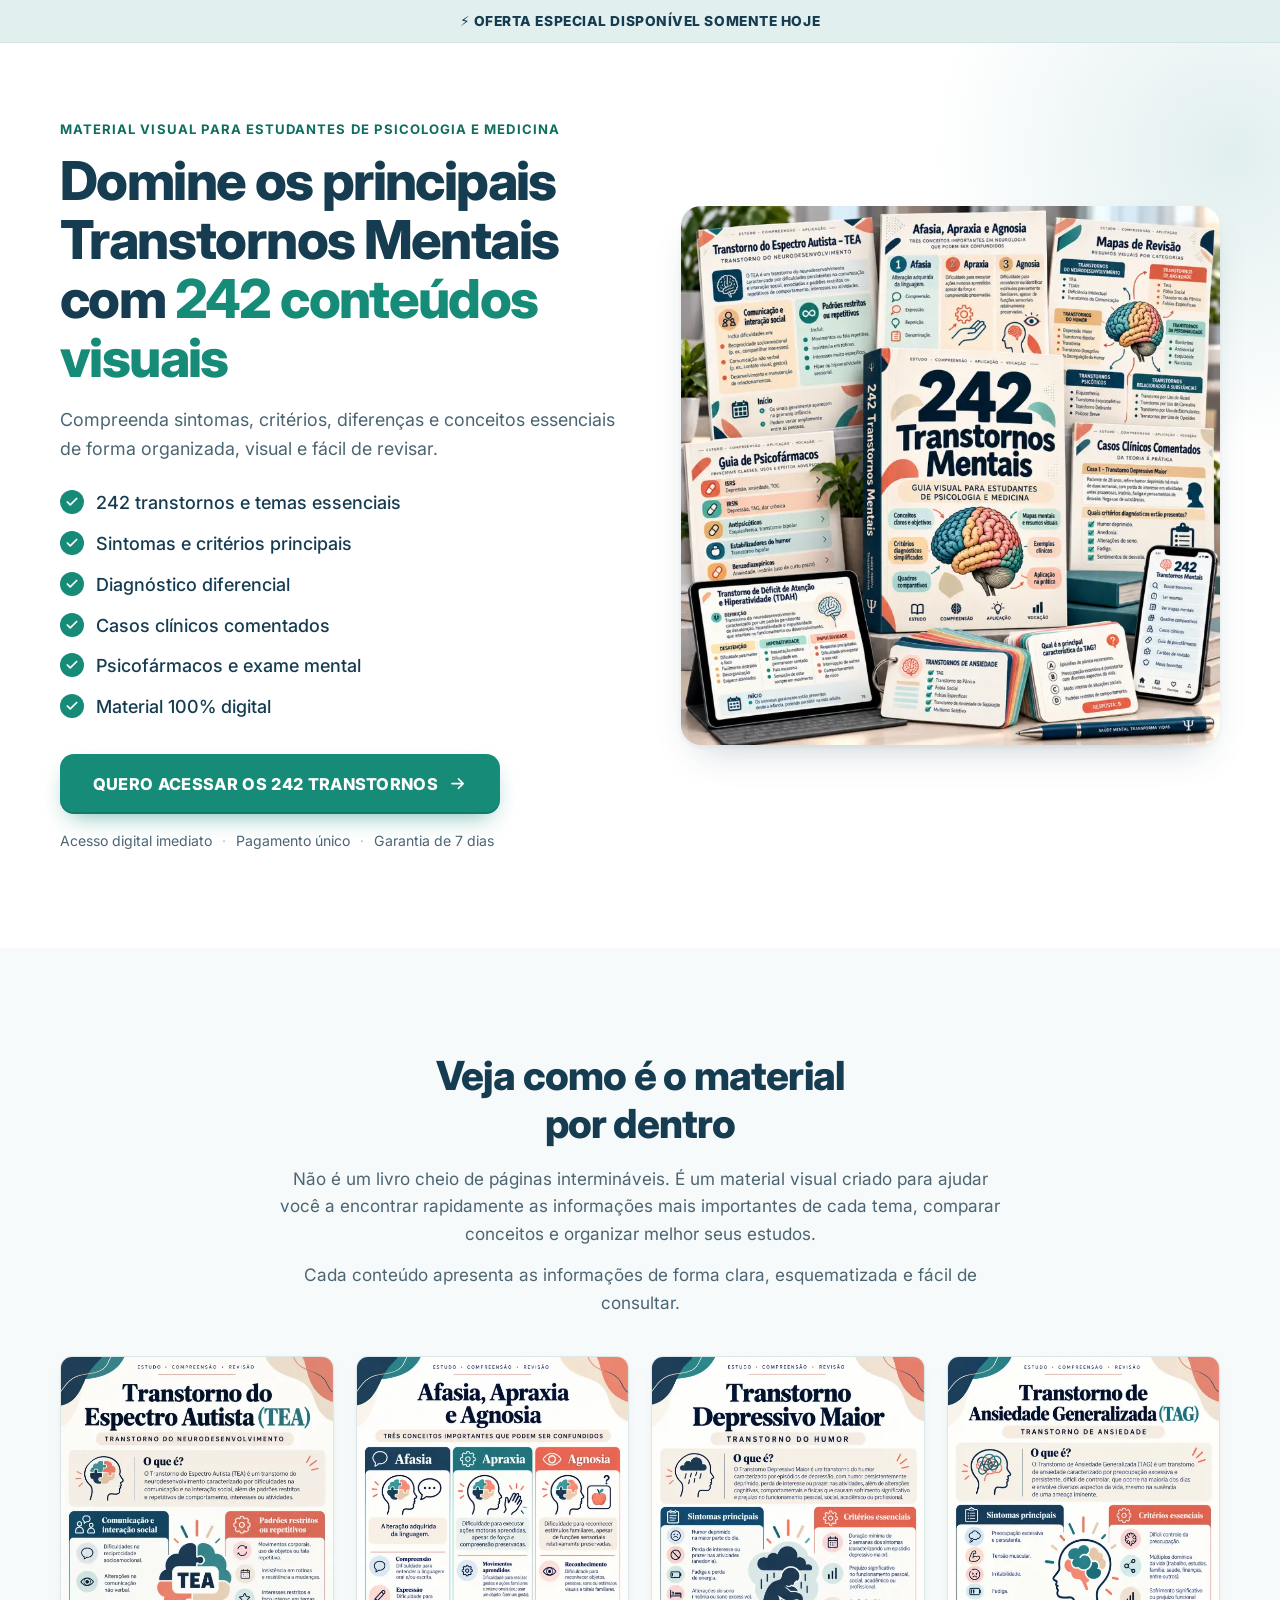
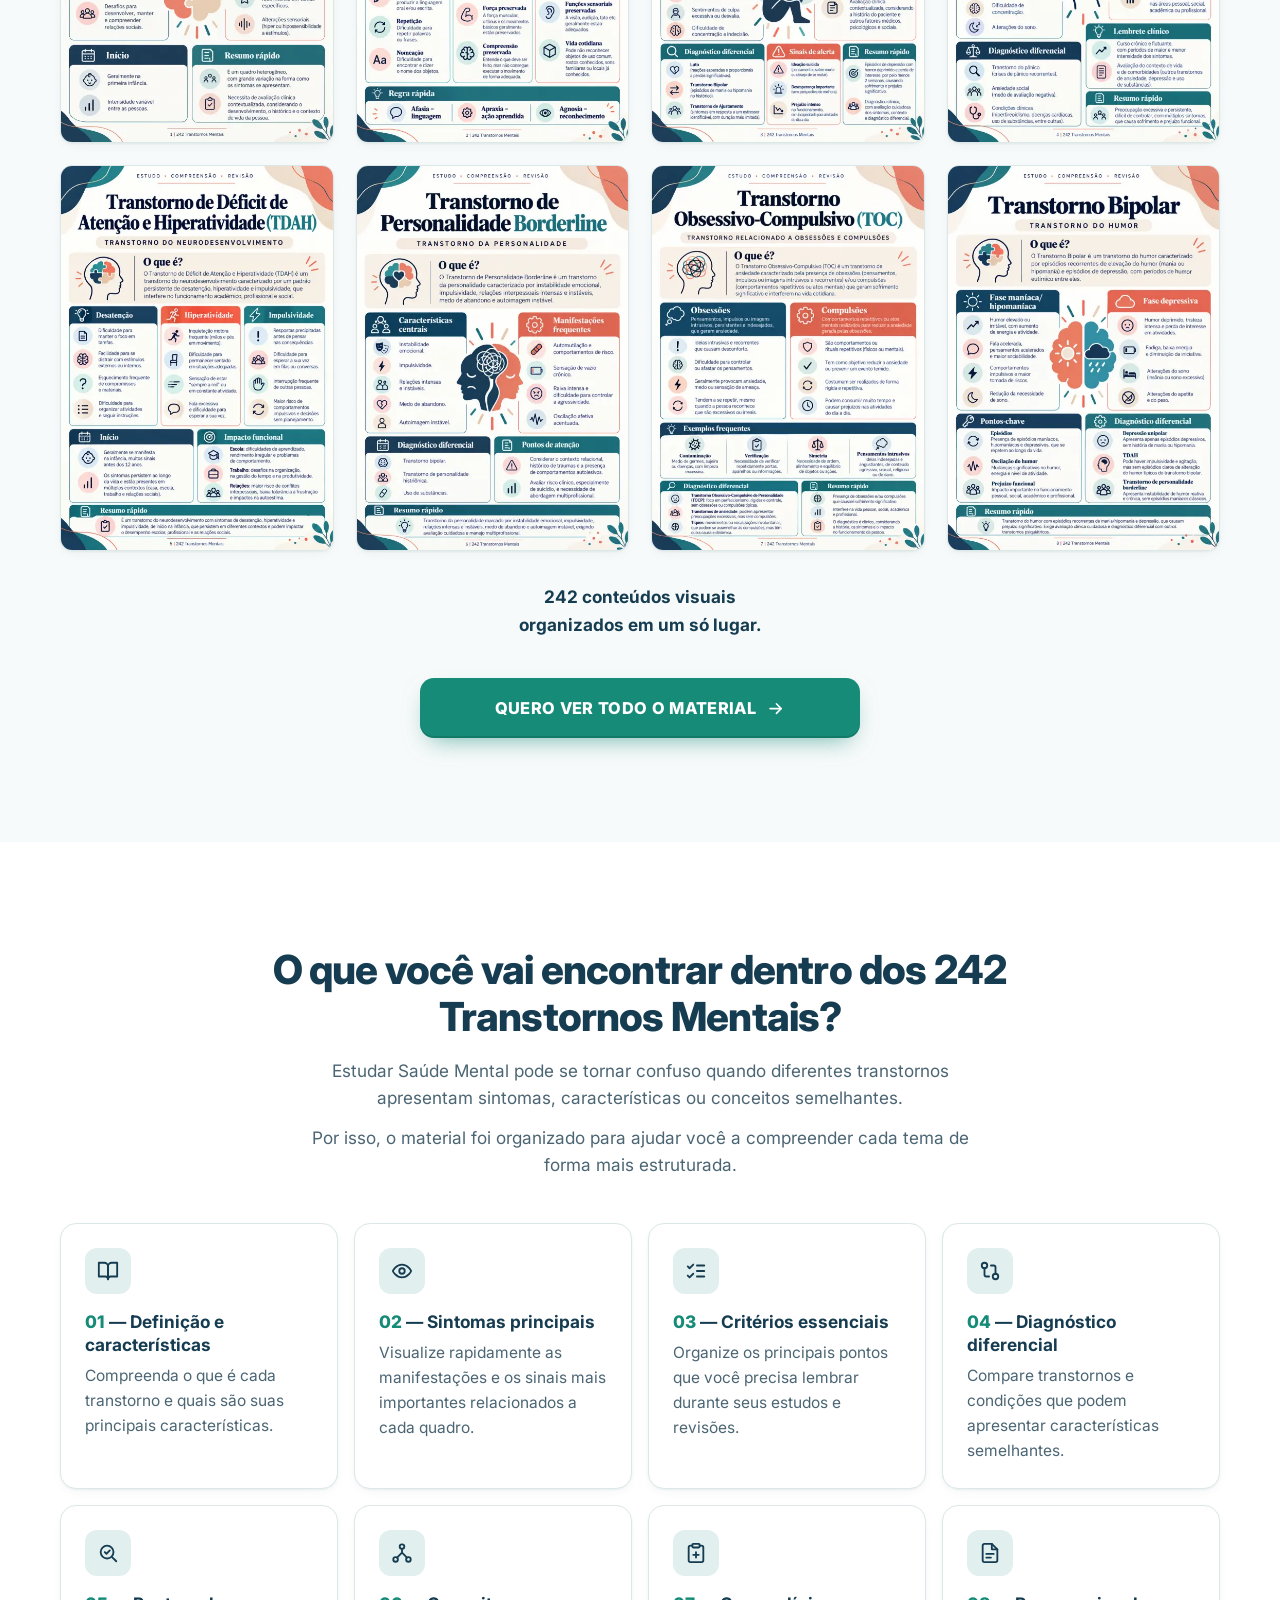
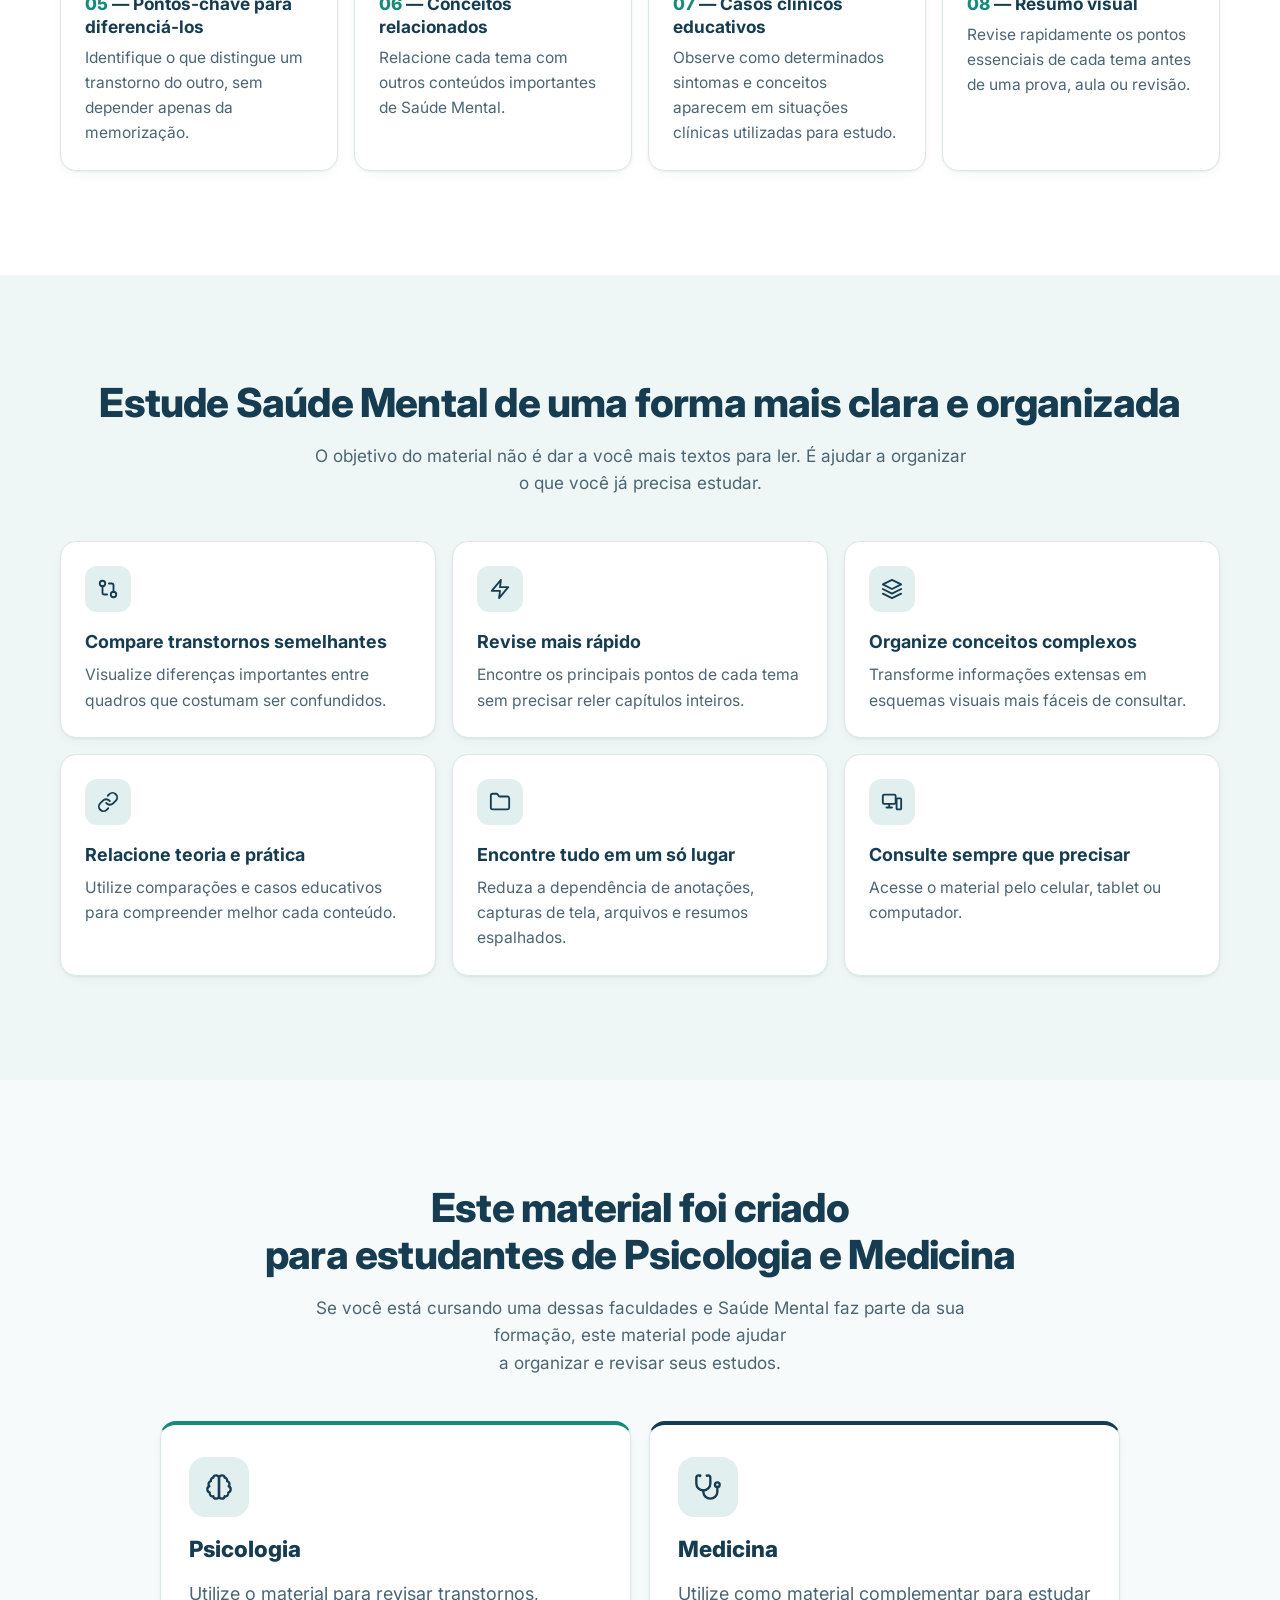
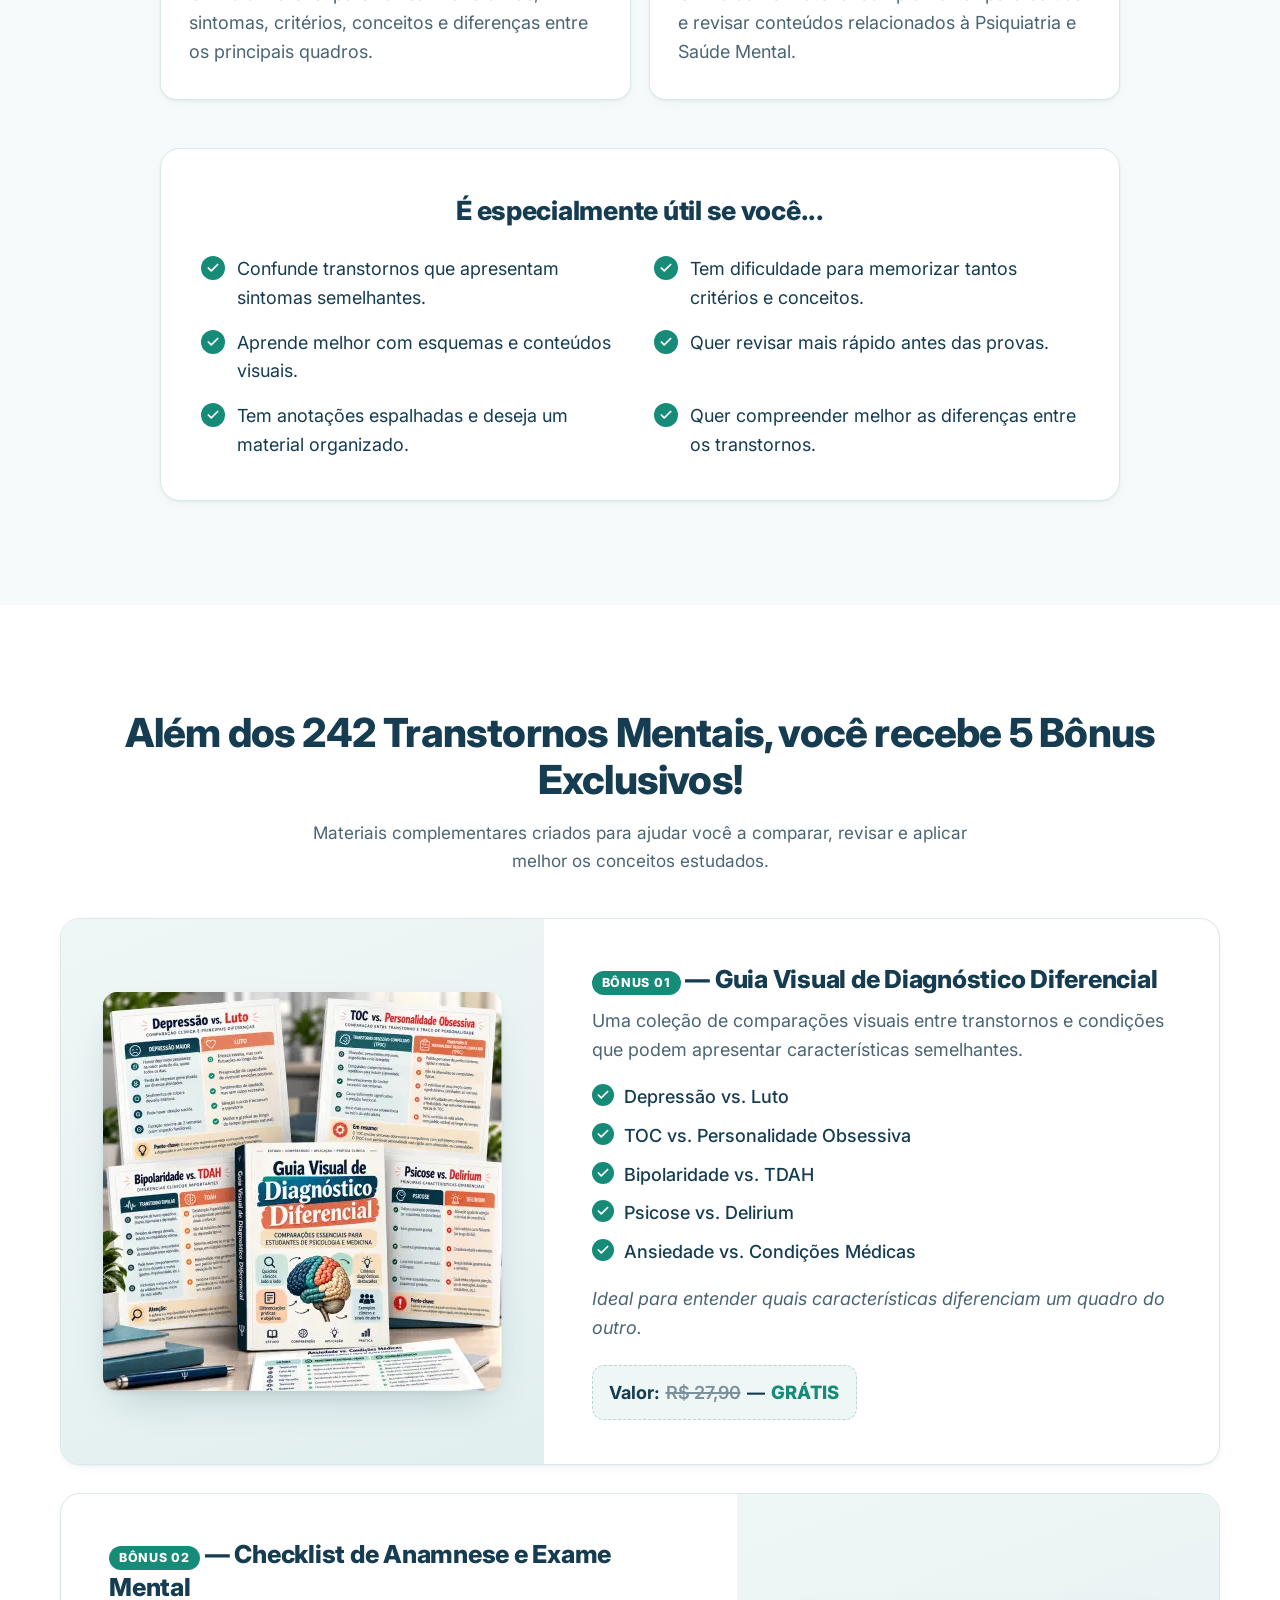
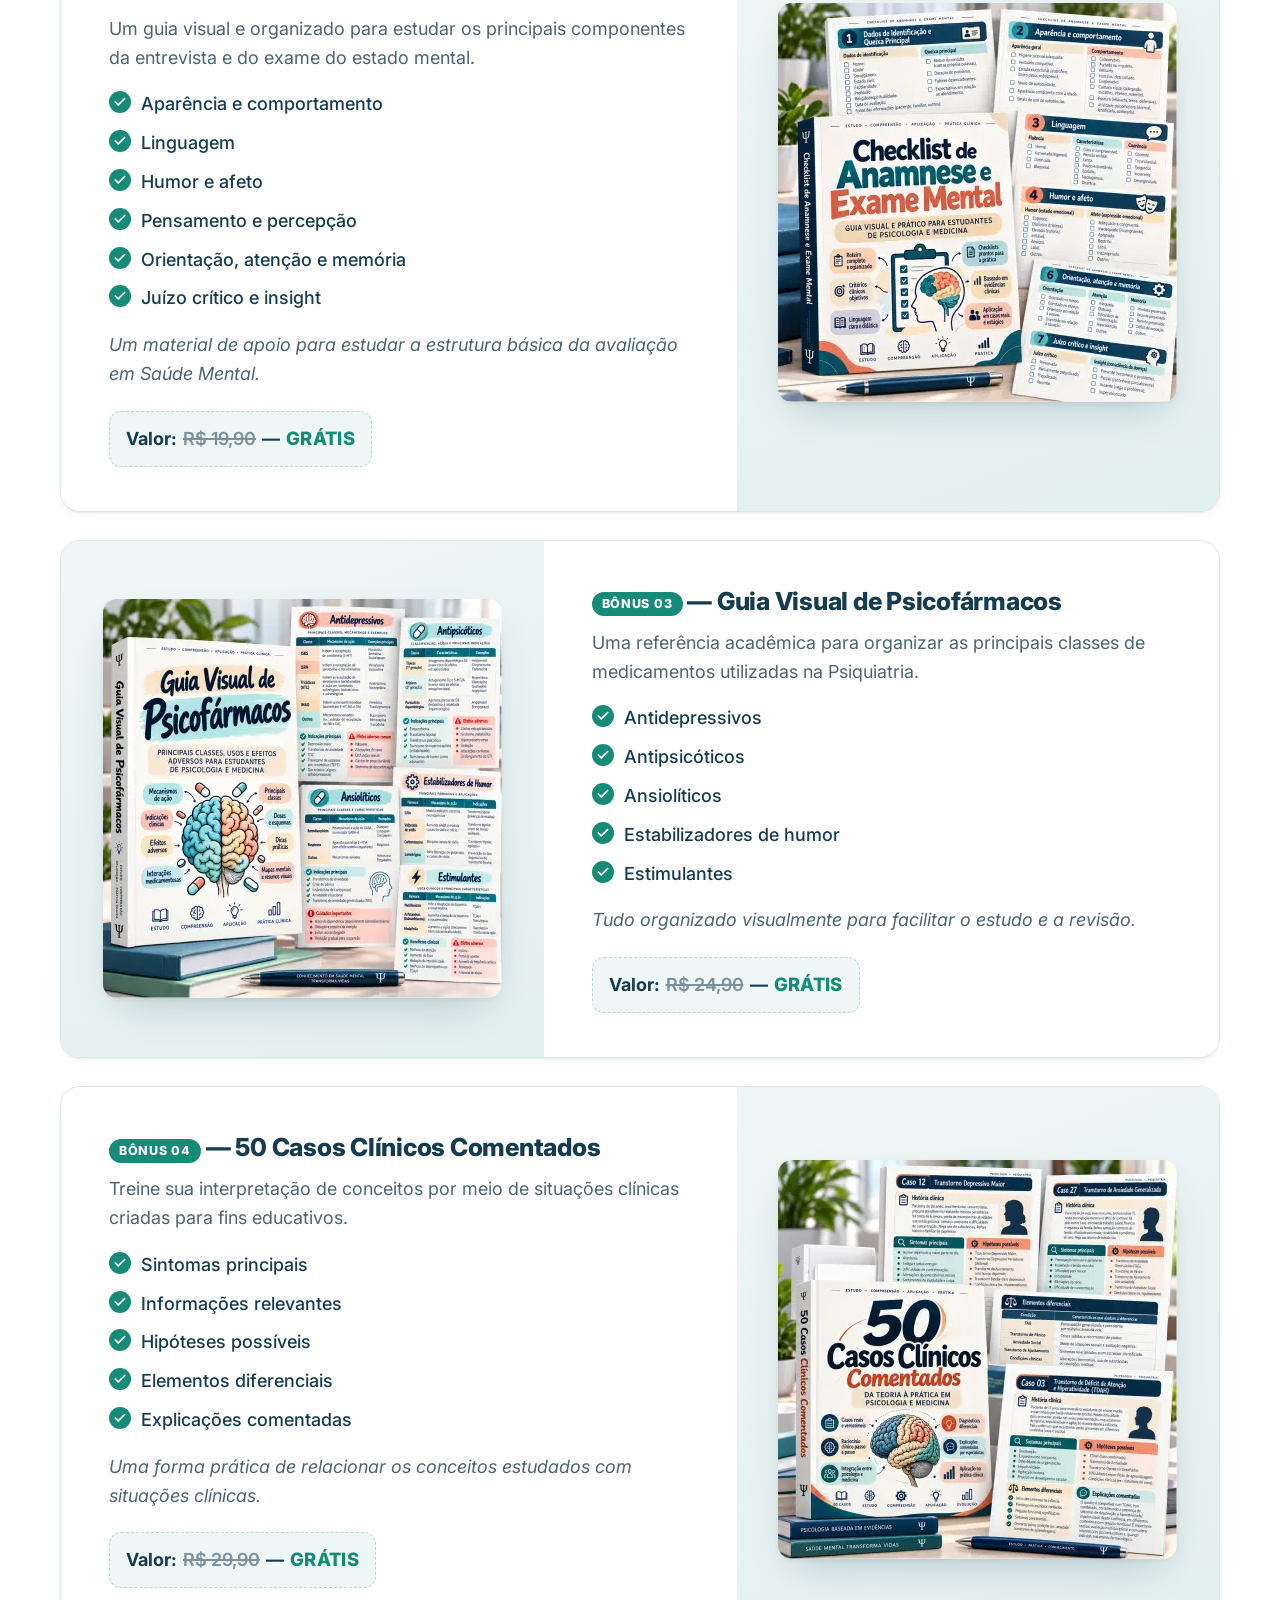
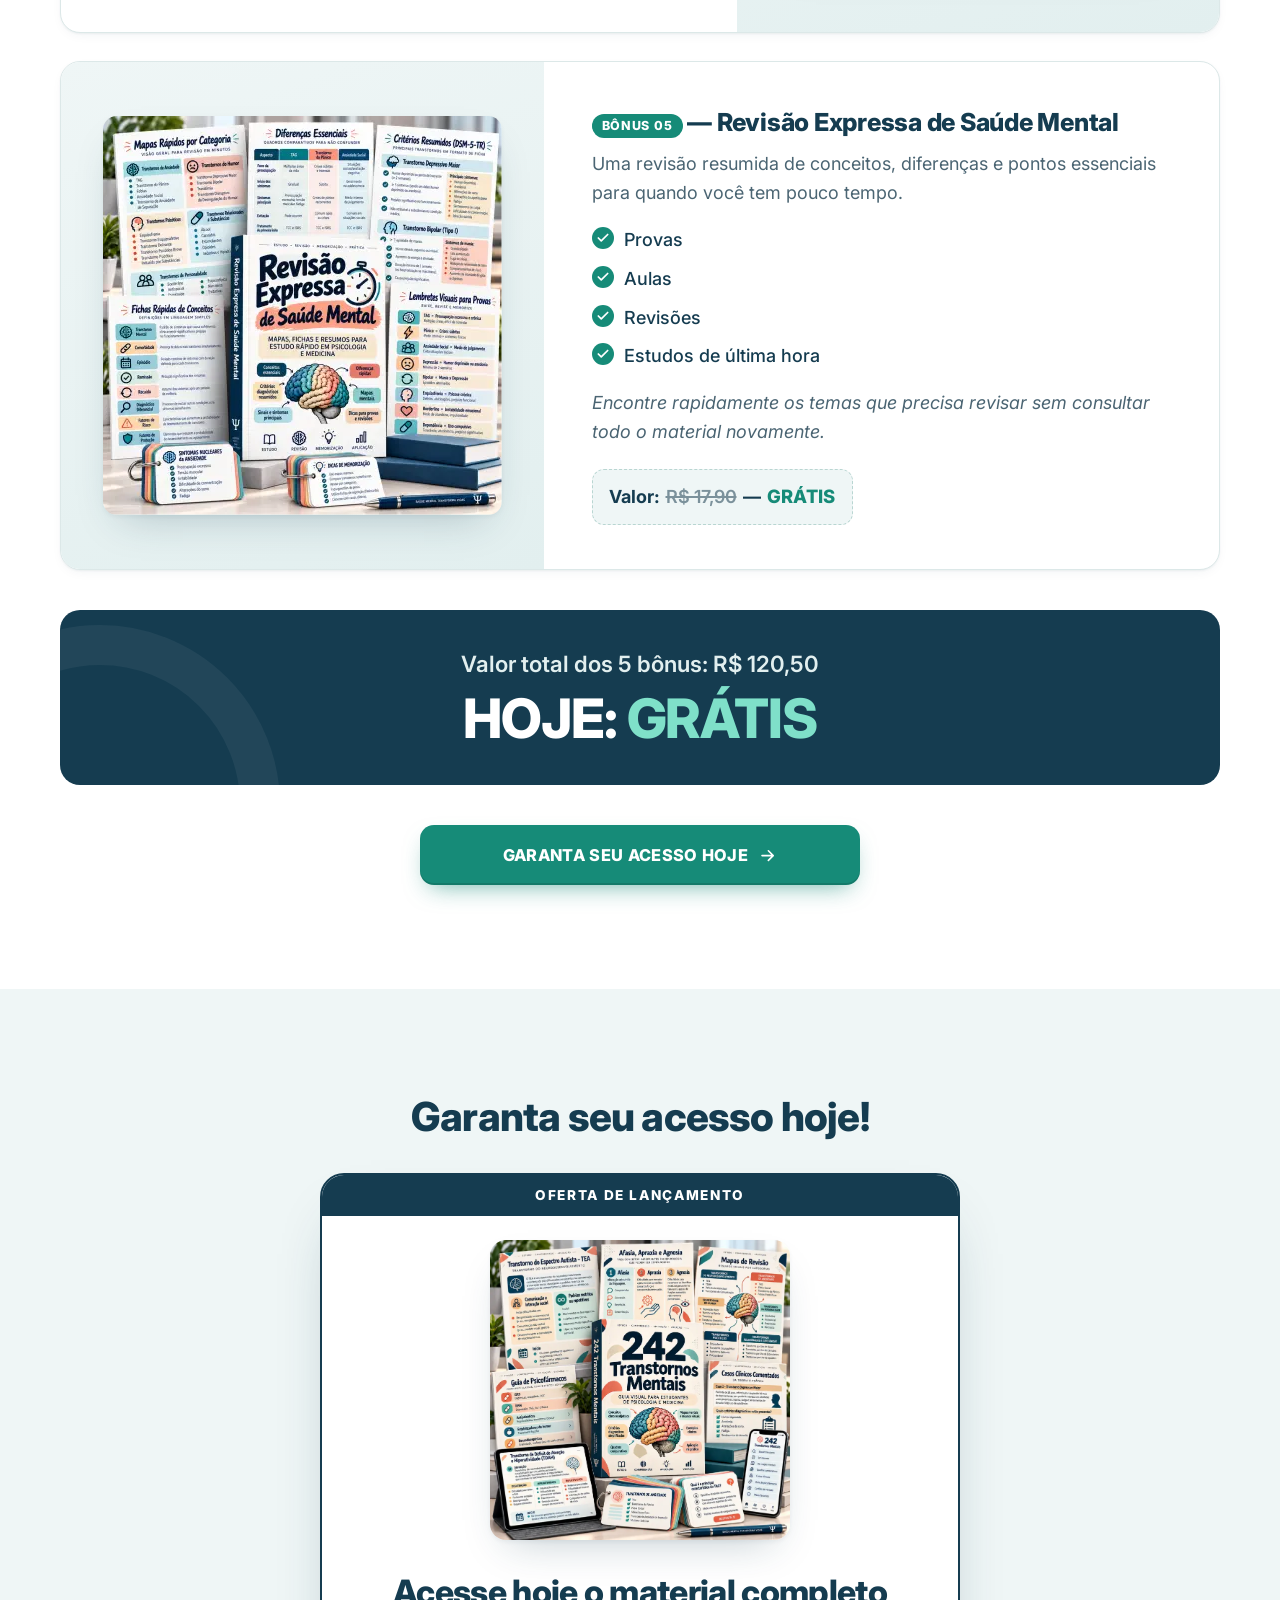
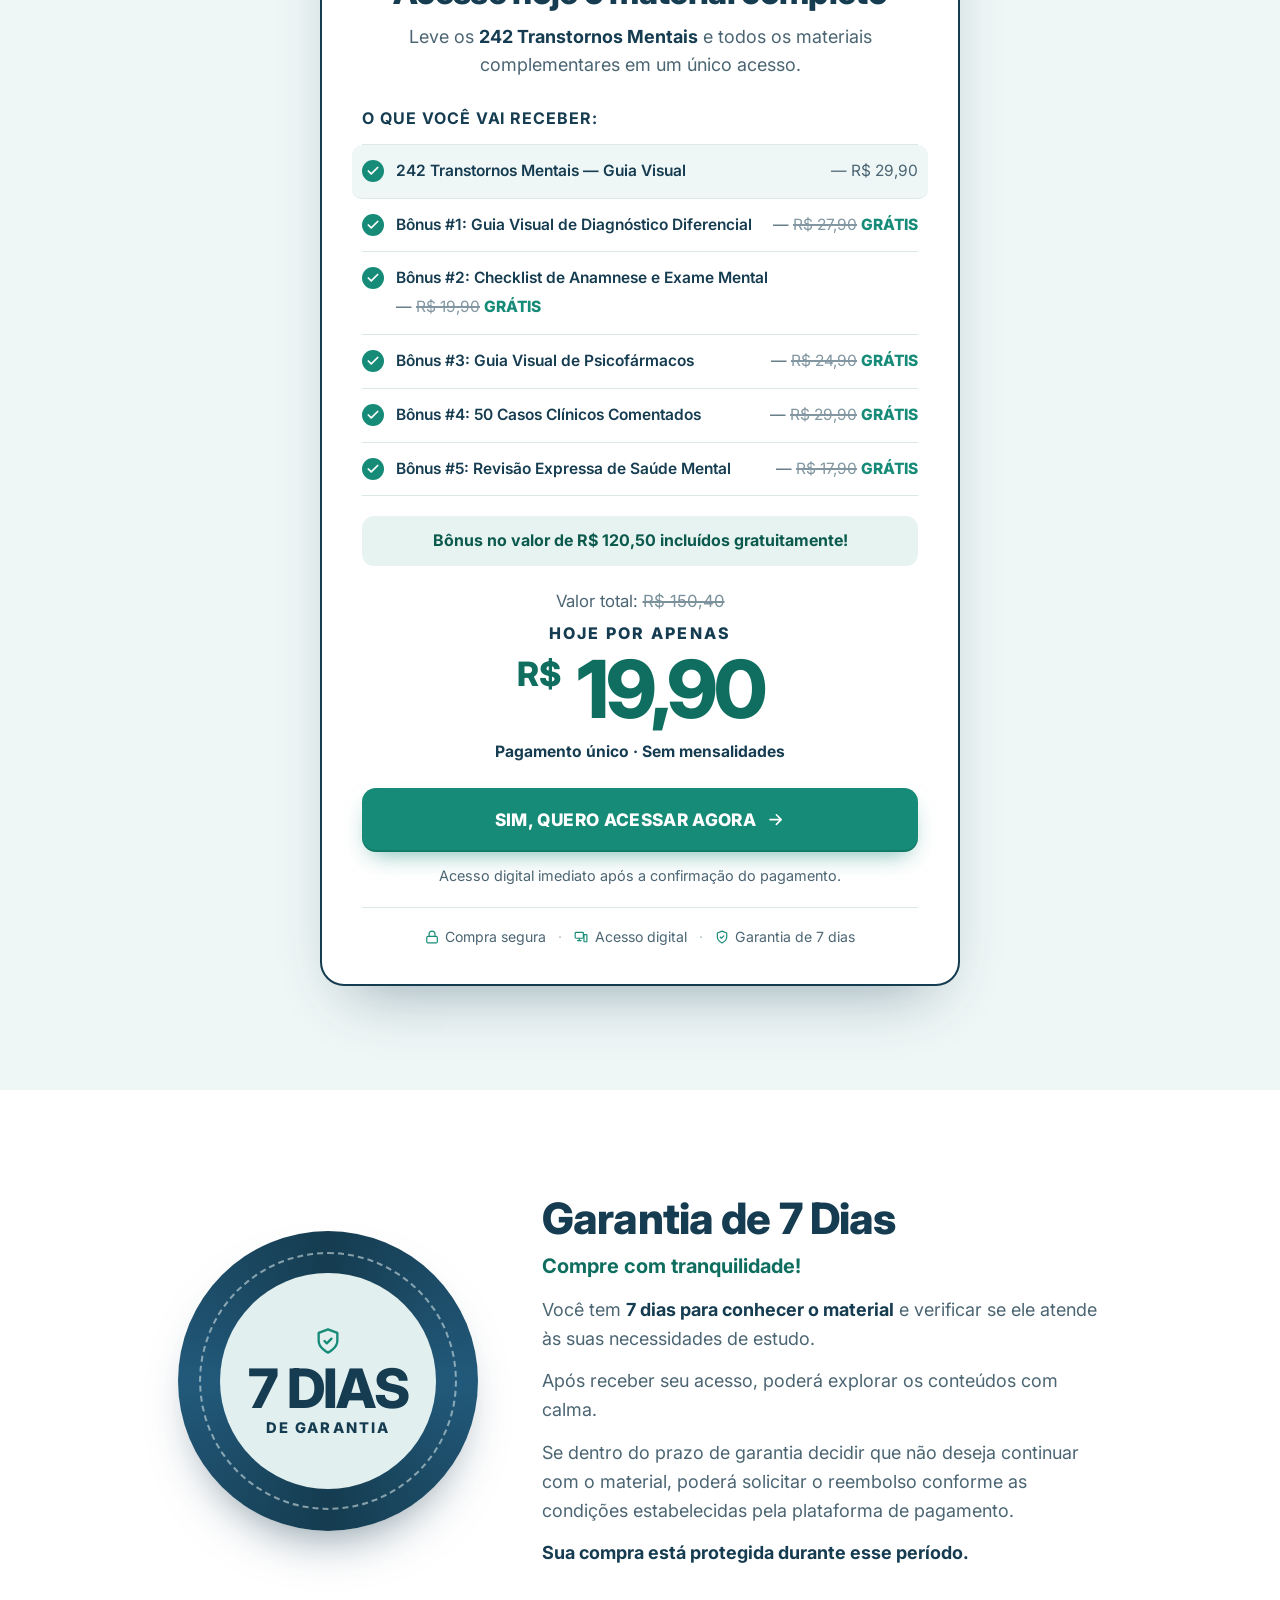
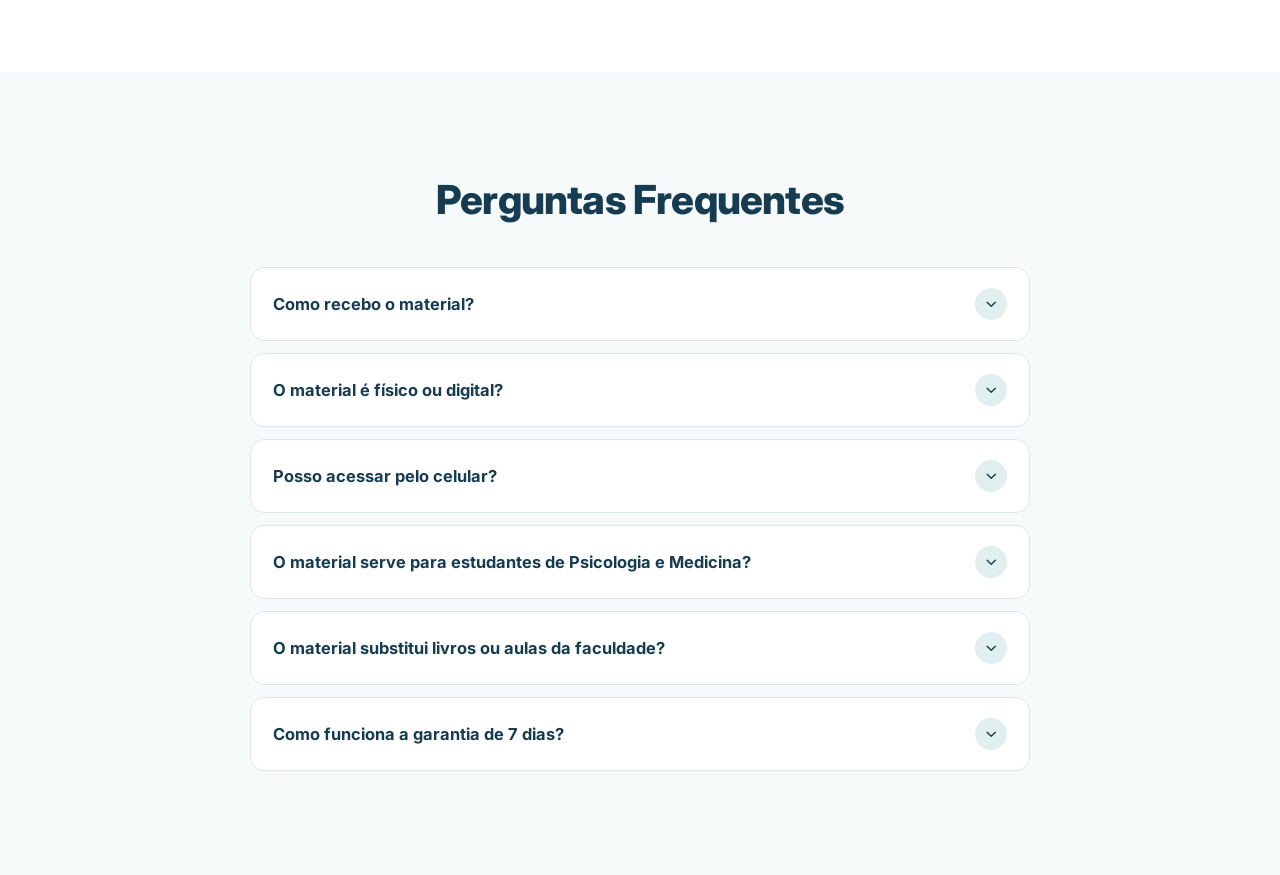
==== commit 5d2018dc: "v2" ====
--- a/index.html
+++ b/index.html
@@ -18,8 +18,17 @@
 <link rel="preconnect" href="https://fonts.gstatic.com" crossorigin>
 <link href="https://fonts.googleapis.com/css2?family=Inter:wght@400;500;600;700;800&display=swap" rel="stylesheet">
 
-<link rel="stylesheet" href="style.css?v=8">
-<script src="script.js?v=4" defer></script>
+<link rel="stylesheet" href="style.css?v=12">
+<script src="script.js?v=9" defer></script>
+
+<script type="text/javascript">
+    (function(c,l,a,r,i,t,y){
+        c[a]=c[a]||function(){(c[a].q=c[a].q||[]).push(arguments)};
+        t=l.createElement(r);t.async=1;t.src="https://www.clarity.ms/tag/"+i;
+        y=l.getElementsByTagName(r)[0];y.parentNode.insertBefore(t,y);
+    })(window, document, "clarity", "script", "z5yw4rk6s3");
+</script>
+
 </head>
 <body>
 
@@ -67,7 +76,7 @@
           <li><span class="ck-ico" aria-hidden="true"><svg class="i"><use href="#i-check"/></svg></span>Psicofármacos e exame mental</li>
           <li><span class="ck-ico" aria-hidden="true"><svg class="i"><use href="#i-check"/></svg></span>Material 100% digital</li>
         </ul>
-        <a class="btn" href="#" data-checkout>QUERO ACESSAR OS 242 TRANSTORNOS<svg class="i" aria-hidden="true"><use href="#i-arrow"/></svg></a>
+        <a class="btn" href="#oferta">QUERO ACESSAR OS 242 TRANSTORNOS<svg class="i" aria-hidden="true"><use href="#i-arrow"/></svg></a>
         <p class="meta"><span>Acesso digital imediato</span><span class="dot" aria-hidden="true">·</span><span>Pagamento único</span><span class="dot" aria-hidden="true">·</span><span>Garantia de 7 dias</span></p>
       </div>
 
@@ -101,7 +110,7 @@
     </div>
 
     <p class="callout"><strong>242 conteúdos visuais <br>organizados em um só lugar.</strong></p>
-    <div class="cta-row"><a class="btn" href="#" data-checkout>QUERO VER TODO O MATERIAL<svg class="i" aria-hidden="true"><use href="#i-arrow"/></svg></a></div>
+    <div class="cta-row"><a class="btn" href="#oferta">QUERO VER TODO O MATERIAL<svg class="i" aria-hidden="true"><use href="#i-arrow"/></svg></a></div>
   </div>
 </section>
 
@@ -178,12 +187,9 @@
     </div>
 
     <div class="bonus-list">
-      <!-- BÔNUS 01 (IMAGES.bonus1) -->
-      <article class="bonus">
-        <figure class="media bonus-visual" data-slot="bonus1" data-alt="Mockup do Guia Visual de Diagnóstico Diferencial">
-          <div class="mk-page" aria-hidden="true"><div class="in"><div class="hd"><i></i><b></b></div><div class="tb"><span></span><span></span><span></span><span></span><span></span><span></span><span></span><span></span><span></span><span></span><span></span><span></span></div><div class="ln w8"></div></div></div>
-          <div class="mk-book" aria-hidden="true"><div class="cv"><span class="n">01</span><span class="bar"></span><span class="bar s" style="width:70%"></span></div></div>
-        </figure>
+      <!-- BÔNUS 01 (assets/b1.webp) -->
+      <article class="bonus">
+        <figure class="bonus-visual"><img src="assets/b1.webp" width="399" height="399" alt="Bônus 1: Guia Visual de Diagnóstico Diferencial" loading="lazy" decoding="async"></figure>
         <div class="bonus-body">
           <h3><span class="pill">BÔNUS 01</span> — Guia Visual de Diagnóstico Diferencial</h3>
           <p class="desc">Uma coleção de comparações visuais entre transtornos e condições que podem apresentar características semelhantes.</p>
@@ -199,12 +205,9 @@
         </div>
       </article>
 
-      <!-- BÔNUS 02 (IMAGES.bonus2) -->
-      <article class="bonus">
-        <figure class="media bonus-visual" data-slot="bonus2" data-alt="Mockup do Checklist de Anamnese e Exame Mental">
-          <div class="mk-page" aria-hidden="true"><div class="in"><div class="hd"><i></i><b></b></div><div class="ck"></div><div class="ck"></div><div class="ck"></div><div class="ck"></div><div class="ck"></div><div class="ck"></div></div></div>
-          <div class="mk-book alt" aria-hidden="true"><div class="cv"><span class="n">02</span><span class="bar"></span><span class="bar s" style="width:70%"></span></div></div>
-        </figure>
+      <!-- BÔNUS 02 (assets/b2.webp) -->
+      <article class="bonus">
+        <figure class="bonus-visual"><img src="assets/b2.webp" width="399" height="399" alt="Bônus 2: Checklist de Anamnese e Exame Mental" loading="lazy" decoding="async"></figure>
         <div class="bonus-body">
           <h3><span class="pill">BÔNUS 02</span> — Checklist de Anamnese e Exame Mental</h3>
           <p class="desc">Um guia visual e organizado para estudar os principais componentes da entrevista e do exame do estado mental.</p>
@@ -221,12 +224,9 @@
         </div>
       </article>
 
-      <!-- BÔNUS 03 (IMAGES.bonus3) -->
-      <article class="bonus">
-        <figure class="media bonus-visual" data-slot="bonus3" data-alt="Mockup do Guia Visual de Psicofármacos">
-          <div class="mk-page" aria-hidden="true"><div class="in"><div class="hd"><i></i><b></b></div><div class="ln t"></div><div class="tb"><span></span><span></span><span></span><span></span><span></span><span></span><span></span><span></span><span></span></div><div class="g2"><div><div class="ln"></div><div class="ln w6"></div></div><div><div class="ln w8"></div><div class="ln w4"></div></div></div></div></div>
-          <div class="mk-book" aria-hidden="true"><div class="cv"><span class="n">03</span><span class="bar"></span><span class="bar s" style="width:70%"></span></div></div>
-        </figure>
+      <!-- BÔNUS 03 (assets/b3.webp) -->
+      <article class="bonus">
+        <figure class="bonus-visual"><img src="assets/b3.webp" width="399" height="399" alt="Bônus 3: Guia Visual de Psicofármacos" loading="lazy" decoding="async"></figure>
         <div class="bonus-body">
           <h3><span class="pill">BÔNUS 03</span> — Guia Visual de Psicofármacos</h3>
           <p class="desc">Uma referência acadêmica para organizar as principais classes de medicamentos utilizadas na Psiquiatria.</p>
@@ -242,12 +242,9 @@
         </div>
       </article>
 
-      <!-- BÔNUS 04 (IMAGES.bonus4) -->
-      <article class="bonus">
-        <figure class="media bonus-visual" data-slot="bonus4" data-alt="Mockup de 50 Casos Clínicos Comentados">
-          <div class="mk-page" aria-hidden="true"><div class="in"><div class="hd"><i></i><b></b></div><div class="cards"><div><div class="ln"></div><div class="ln w6"></div></div><div><div class="ln w8"></div><div class="ln w4"></div></div><div><div class="ln"></div><div class="ln w6"></div></div></div></div></div>
-          <div class="mk-book alt" aria-hidden="true"><div class="cv"><span class="n">04</span><span class="bar"></span><span class="bar s" style="width:70%"></span></div></div>
-        </figure>
+      <!-- BÔNUS 04 (assets/b4.webp) -->
+      <article class="bonus">
+        <figure class="bonus-visual"><img src="assets/b4.webp" width="399" height="399" alt="Bônus 4: 50 Casos Clínicos Comentados" loading="lazy" decoding="async"></figure>
         <div class="bonus-body">
           <h3><span class="pill">BÔNUS 04</span> — 50 Casos Clínicos Comentados</h3>
           <p class="desc">Treine sua interpretação de conceitos por meio de situações clínicas criadas para fins educativos.</p>
@@ -263,12 +260,9 @@
         </div>
       </article>
 
-      <!-- BÔNUS 05 (IMAGES.bonus5) -->
-      <article class="bonus">
-        <figure class="media bonus-visual" data-slot="bonus5" data-alt="Mockup da Revisão Expressa de Saúde Mental">
-          <div class="mk-page" aria-hidden="true"><div class="in"><div class="hd"><i></i><b></b></div><div class="flow"><span></span><span></span><span></span></div><div class="ln t"></div><div class="ln"></div><div class="ln w8"></div><div class="g2"><div><div class="ln"></div><div class="ln w6"></div></div><div><div class="ln w8"></div><div class="ln w4"></div></div></div></div></div>
-          <div class="mk-book" aria-hidden="true"><div class="cv"><span class="n">05</span><span class="bar"></span><span class="bar s" style="width:70%"></span></div></div>
-        </figure>
+      <!-- BÔNUS 05 (assets/b5.webp) -->
+      <article class="bonus">
+        <figure class="bonus-visual"><img src="assets/b5.webp" width="399" height="399" alt="Bônus 5: Revisão Expressa de Saúde Mental" loading="lazy" decoding="async"></figure>
         <div class="bonus-body">
           <h3><span class="pill">BÔNUS 05</span> — Revisão Expressa de Saúde Mental</h3>
           <p class="desc">Uma revisão resumida de conceitos, diferenças e pontos essenciais para quando você tem pouco tempo.</p>
@@ -288,7 +282,7 @@
       <h3>Valor total dos 5 bônus: R$ 120,50</h3>
       <p>HOJE: <span>GRÁTIS</span></p>
     </div>
-    <div class="cta-row"><a class="btn" href="#" data-checkout>GARANTA SEU ACESSO HOJE<svg class="i" aria-hidden="true"><use href="#i-arrow"/></svg></a></div>
+    <div class="cta-row"><a class="btn" href="#oferta">GARANTA SEU ACESSO HOJE<svg class="i" aria-hidden="true"><use href="#i-arrow"/></svg></a></div>
   </div>
 </section>
 
@@ -327,7 +321,7 @@
         <p class="price"><span class="cur">R$</span> 19,90</p>
         <p class="once"><strong>Pagamento único · Sem mensalidades</strong></p>
 
-        <a class="btn" href="#" data-checkout>SIM, QUERO ACESSAR AGORA<svg class="i" aria-hidden="true"><use href="#i-arrow"/></svg></a>
+        <a class="btn" href="https://pay.wiapy.com/_IZ1PImjYNET" data-checkout>SIM, QUERO ACESSAR AGORA<svg class="i" aria-hidden="true"><use href="#i-arrow"/></svg></a>
         <p class="after">Acesso digital imediato após a confirmação do pagamento.</p>
 
         <p class="trust">
@@ -379,5 +373,17 @@
 
 </main>
 
+<!-- POPUP DE SAÍDA (desconto R$ 14,90) — link em POPUP_URL no script.js -->
+<dialog class="exit" id="exit-popup" aria-labelledby="exit-title" tabindex="-1">
+  <button class="exit-x" type="button" data-exit-close aria-label="Fechar">&times;</button>
+  <p class="exit-tag">ESPERE!</p>
+  <h2 id="exit-title">Antes de sair, uma condição especial para você</h2>
+  <p class="exit-txt">Leve os <strong>242 Transtornos Mentais</strong> e os <strong>5 bônus</strong> por um valor ainda menor.</p>
+  <p class="exit-price"><s>R$ 19,90</s> <span>R$ 14,90</span></p>
+  <a class="btn" href="https://pay.wiapy.com/2w7t-DqYFxj" data-popup-checkout>QUERO POR R$ 14,90<svg class="i" aria-hidden="true"><use href="#i-arrow"/></svg></a>
+  <p class="exit-meta">Pagamento único · Garantia de 7 dias</p>
+  <button class="exit-no" type="button" data-exit-close>Não, obrigado</button>
+</dialog>
+
 </body>
 </html>
--- a/style.css
+++ b/style.css
@@ -162,9 +162,8 @@
 /* ---------- DOBRA 6 — BÔNUS ---------- */
 .bonus-list{display:grid;gap:28px}
 .bonus{display:grid;gap:0;background:#fff;border:1px solid var(--border);border-radius:20px;overflow:hidden;box-shadow:var(--shadow-sm)}
-.bonus-visual{aspect-ratio:4/3;background:linear-gradient(160deg,var(--mint-50),var(--mint))}
-.bonus-visual .mk-book{width:40%;left:12%;top:12%;transform:rotate(-4deg)}
-.bonus-visual .mk-page{width:38%;right:12%;top:16%;transform:rotate(5deg)}
+.bonus-visual{margin:0;padding:24px;display:grid;place-items:center;background:linear-gradient(160deg,var(--mint-50),var(--mint))}
+.bonus-visual img{width:100%;max-width:399px;height:auto;aspect-ratio:1;border-radius:14px;box-shadow:var(--shadow-md)}
 .bonus-body{padding:28px 24px 30px}
 .bonus h3{font-size:clamp(1.25rem,1rem + .9vw,1.55rem);line-height:1.3;font-weight:800;letter-spacing:-.01em}
 .pill{display:inline-block;vertical-align:.12em;padding:4px 10px;border-radius:999px;background:var(--emerald);color:#fff;font-size:.78rem;font-weight:800;letter-spacing:.06em}
@@ -263,11 +262,9 @@
   .grid-4{grid-template-columns:repeat(4,1fr)}
   .grid-3{grid-template-columns:repeat(3,1fr)}
   .bonus{grid-template-columns:5fr 7fr}
-  .bonus-visual{aspect-ratio:auto;min-height:340px}
+  .bonus-visual{padding:36px}
   .bonus:nth-child(even){grid-template-columns:7fr 5fr}
   .bonus:nth-child(even) .bonus-visual{order:2}
-  .bonus-visual .mk-book{top:50%;transform:translateY(-55%) rotate(-4deg)}
-  .bonus-visual .mk-page{top:50%;transform:translateY(-48%) rotate(5deg)}
   .bonus-body{padding:44px 48px}
   .guar{grid-template-columns:auto 1fr;gap:64px}
   .seal{width:300px}
@@ -334,3 +331,25 @@
   .gallery .page img{transition:transform .2s,box-shadow .2s}
   .gallery .page img:hover{transform:translateY(-3px);box-shadow:var(--shadow-md)}
 }
+
+/* Popup de saída */
+.exit{width:min(440px,calc(100% - 32px));max-height:calc(100% - 32px);overflow:auto;padding:36px 28px 24px;border:0;border-radius:22px;background:#fff;color:var(--text);text-align:center;box-shadow:0 30px 80px -20px rgba(14,42,57,.5)}
+.exit::backdrop{background:rgba(14,42,57,.6);backdrop-filter:blur(2px)}
+.exit[open]{animation:exit-in .25s ease}
+@keyframes exit-in{from{opacity:0;transform:translateY(12px) scale(.98)}to{opacity:1;transform:none}}
+.exit-x{position:absolute;top:10px;right:12px;width:40px;height:40px;border:0;border-radius:50%;background:var(--gray);color:var(--petrol);font-size:1.6rem;line-height:1;cursor:pointer}
+.exit-x:hover{background:var(--mint)}
+.exit-tag{display:inline-block;padding:5px 12px;border-radius:999px;background:var(--mint);color:var(--emerald-800);font-size:.8rem;font-weight:800;letter-spacing:.12em}
+.exit h2{margin-top:14px;font-size:1.45rem;line-height:1.25;font-weight:800;letter-spacing:-.02em;color:var(--petrol)}
+.exit-txt{margin-top:10px;color:var(--muted)}
+.exit-txt strong{color:var(--petrol)}
+.exit-price{margin-top:18px;display:flex;align-items:baseline;justify-content:center;gap:12px;font-weight:800}
+.exit-price s{color:#7B919B;font-size:1.15rem;font-weight:600}
+.exit-price span{color:var(--emerald-700);font-size:2.6rem;letter-spacing:-.03em;line-height:1}
+.exit .btn{margin-top:20px;max-width:none}
+.exit-meta{margin-top:10px;font-size:.85rem;color:var(--muted)}
+.exit-no{margin-top:12px;padding:10px;border:0;background:none;color:var(--muted);font:500 .92rem var(--font);text-decoration:underline;cursor:pointer}
+.exit-no:hover{color:var(--petrol)}
+.exit-x:focus-visible,.exit-no:focus-visible{outline:3px solid var(--emerald);outline-offset:2px}
+@media (prefers-reduced-motion:reduce){.exit[open]{animation:none}}
+.exit:focus{outline:none}
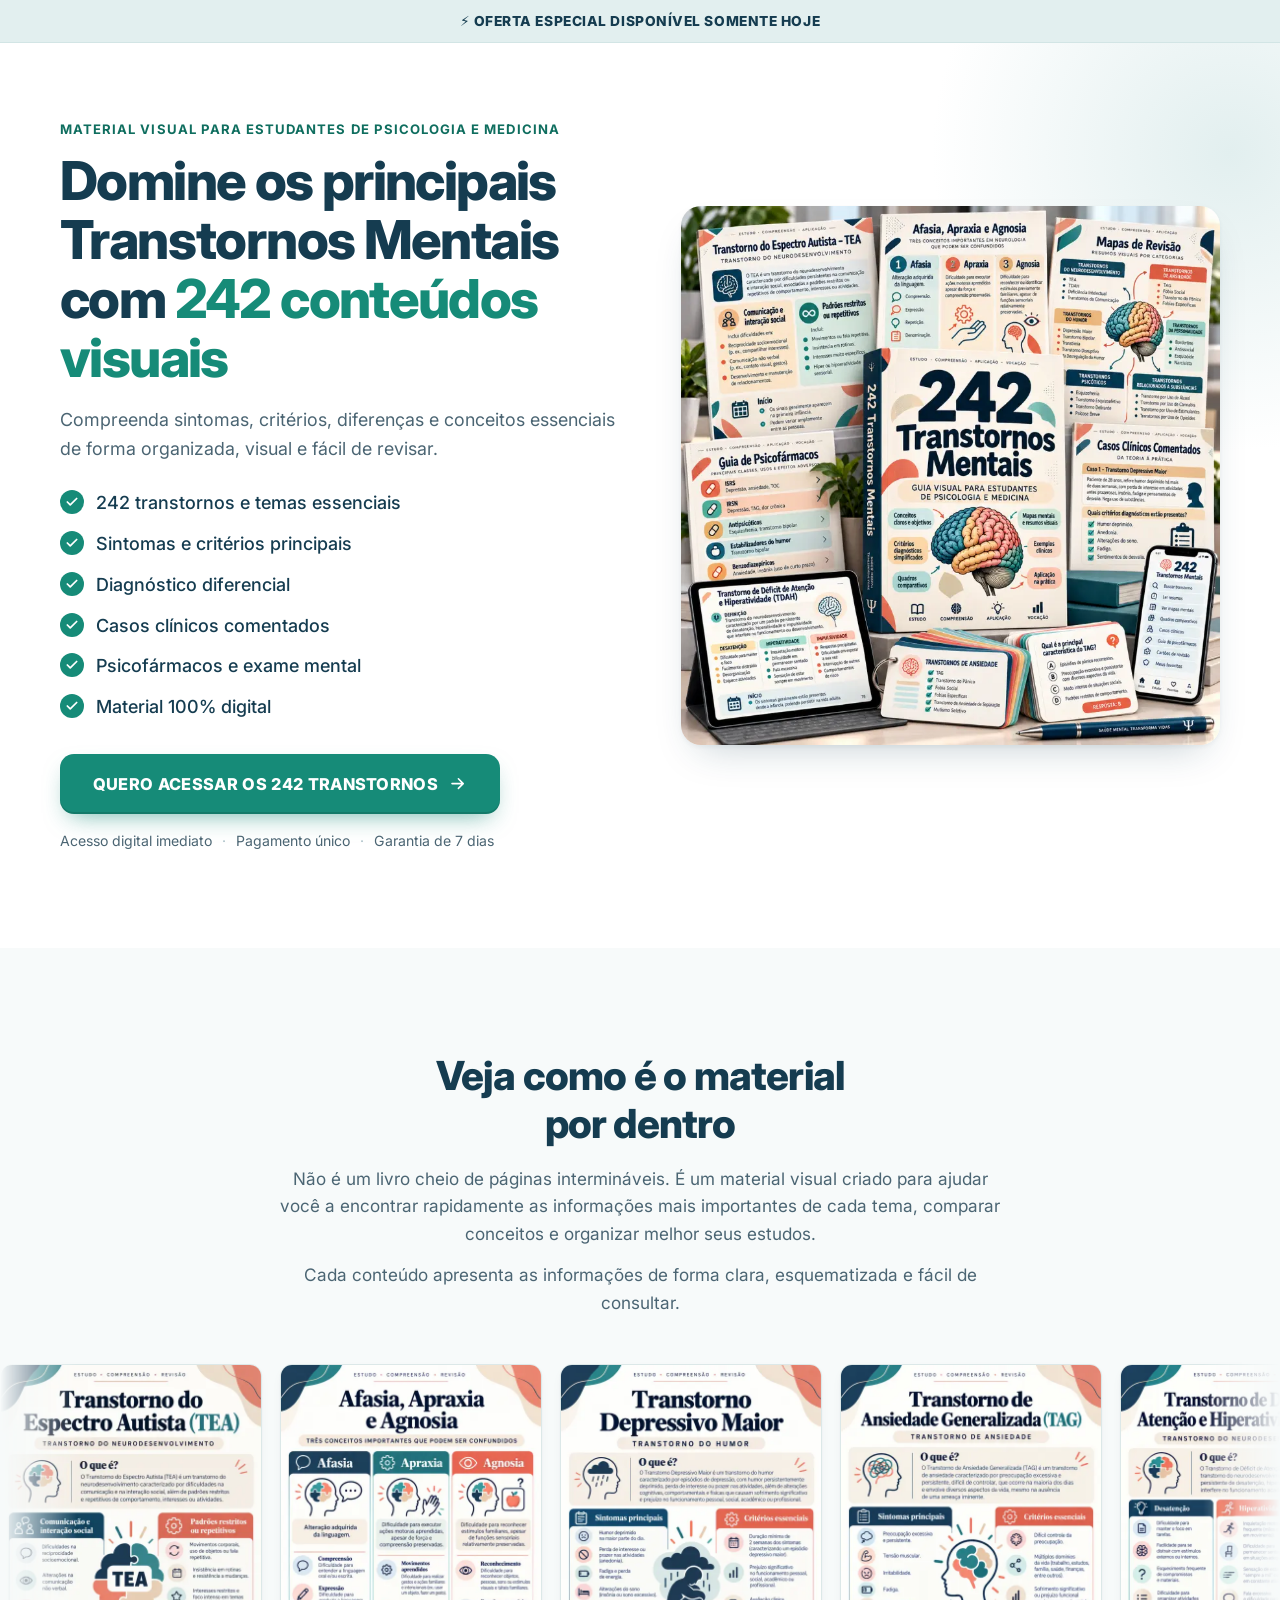
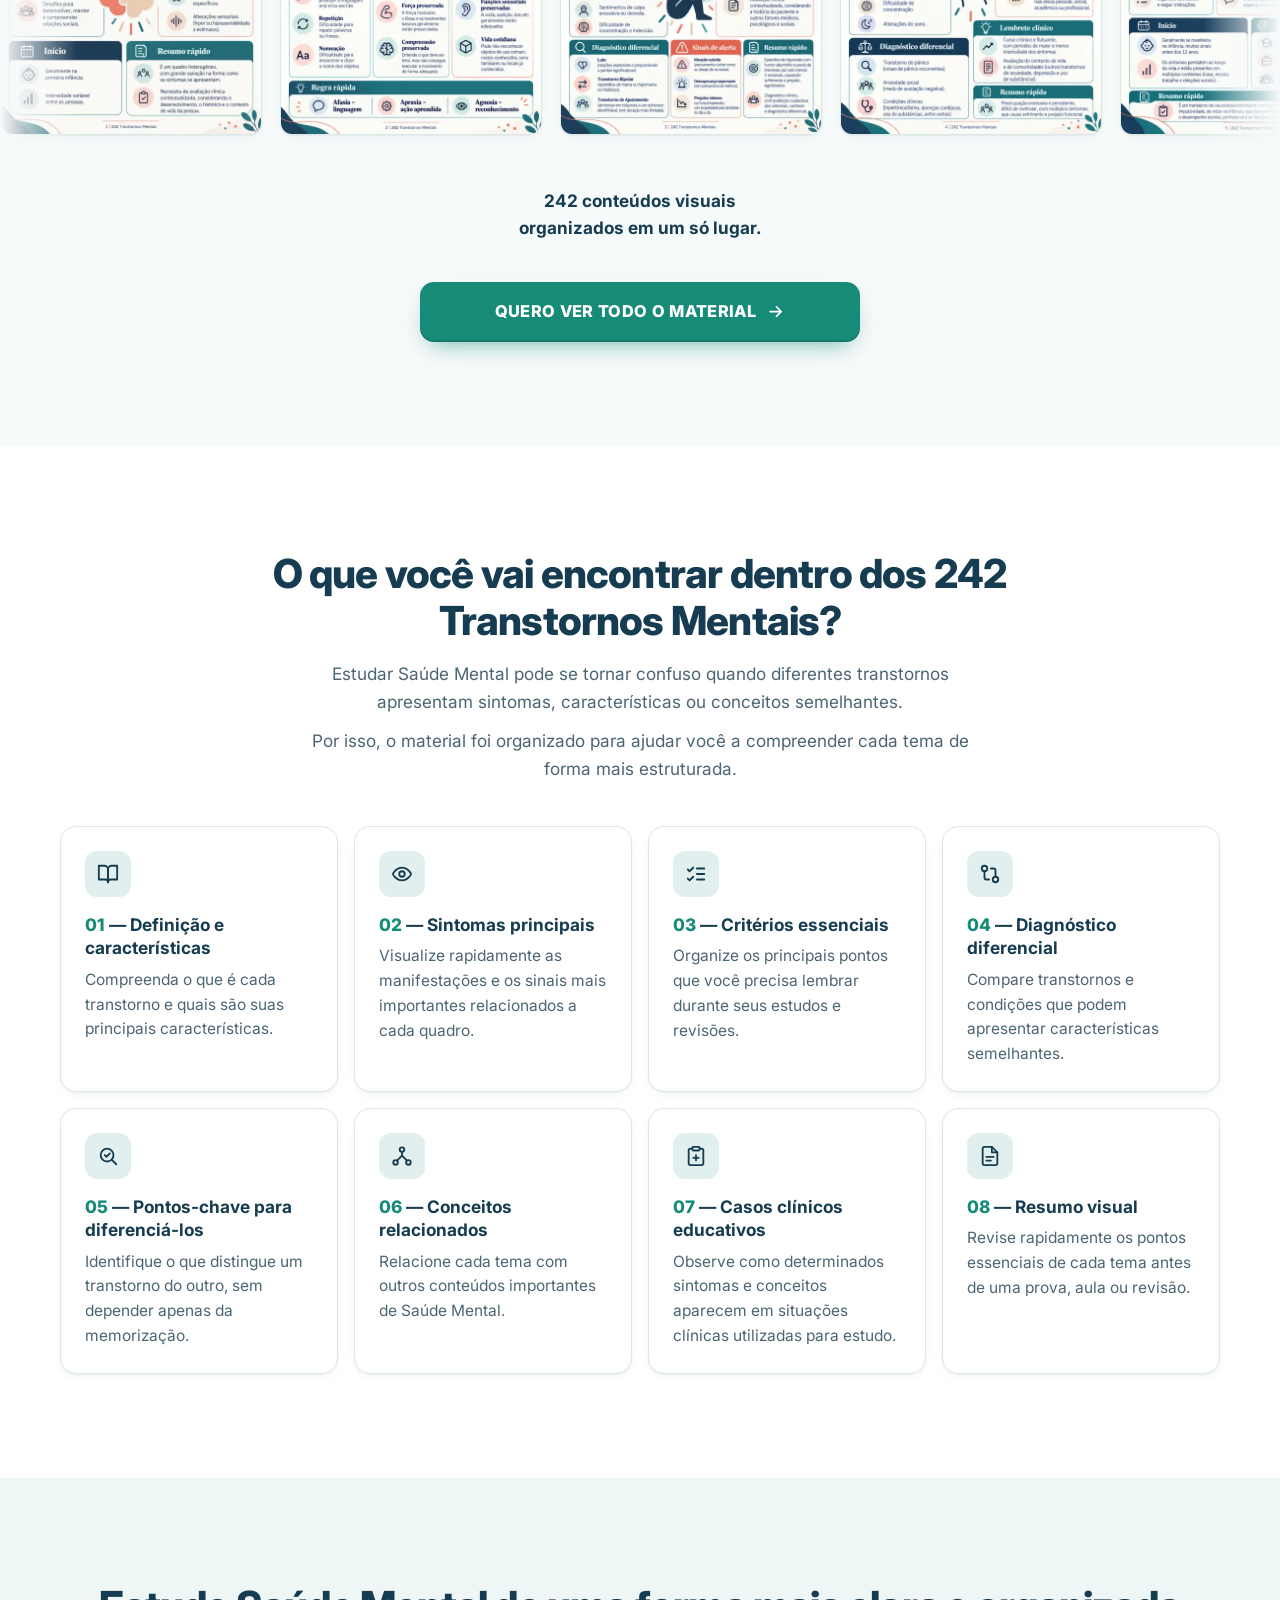
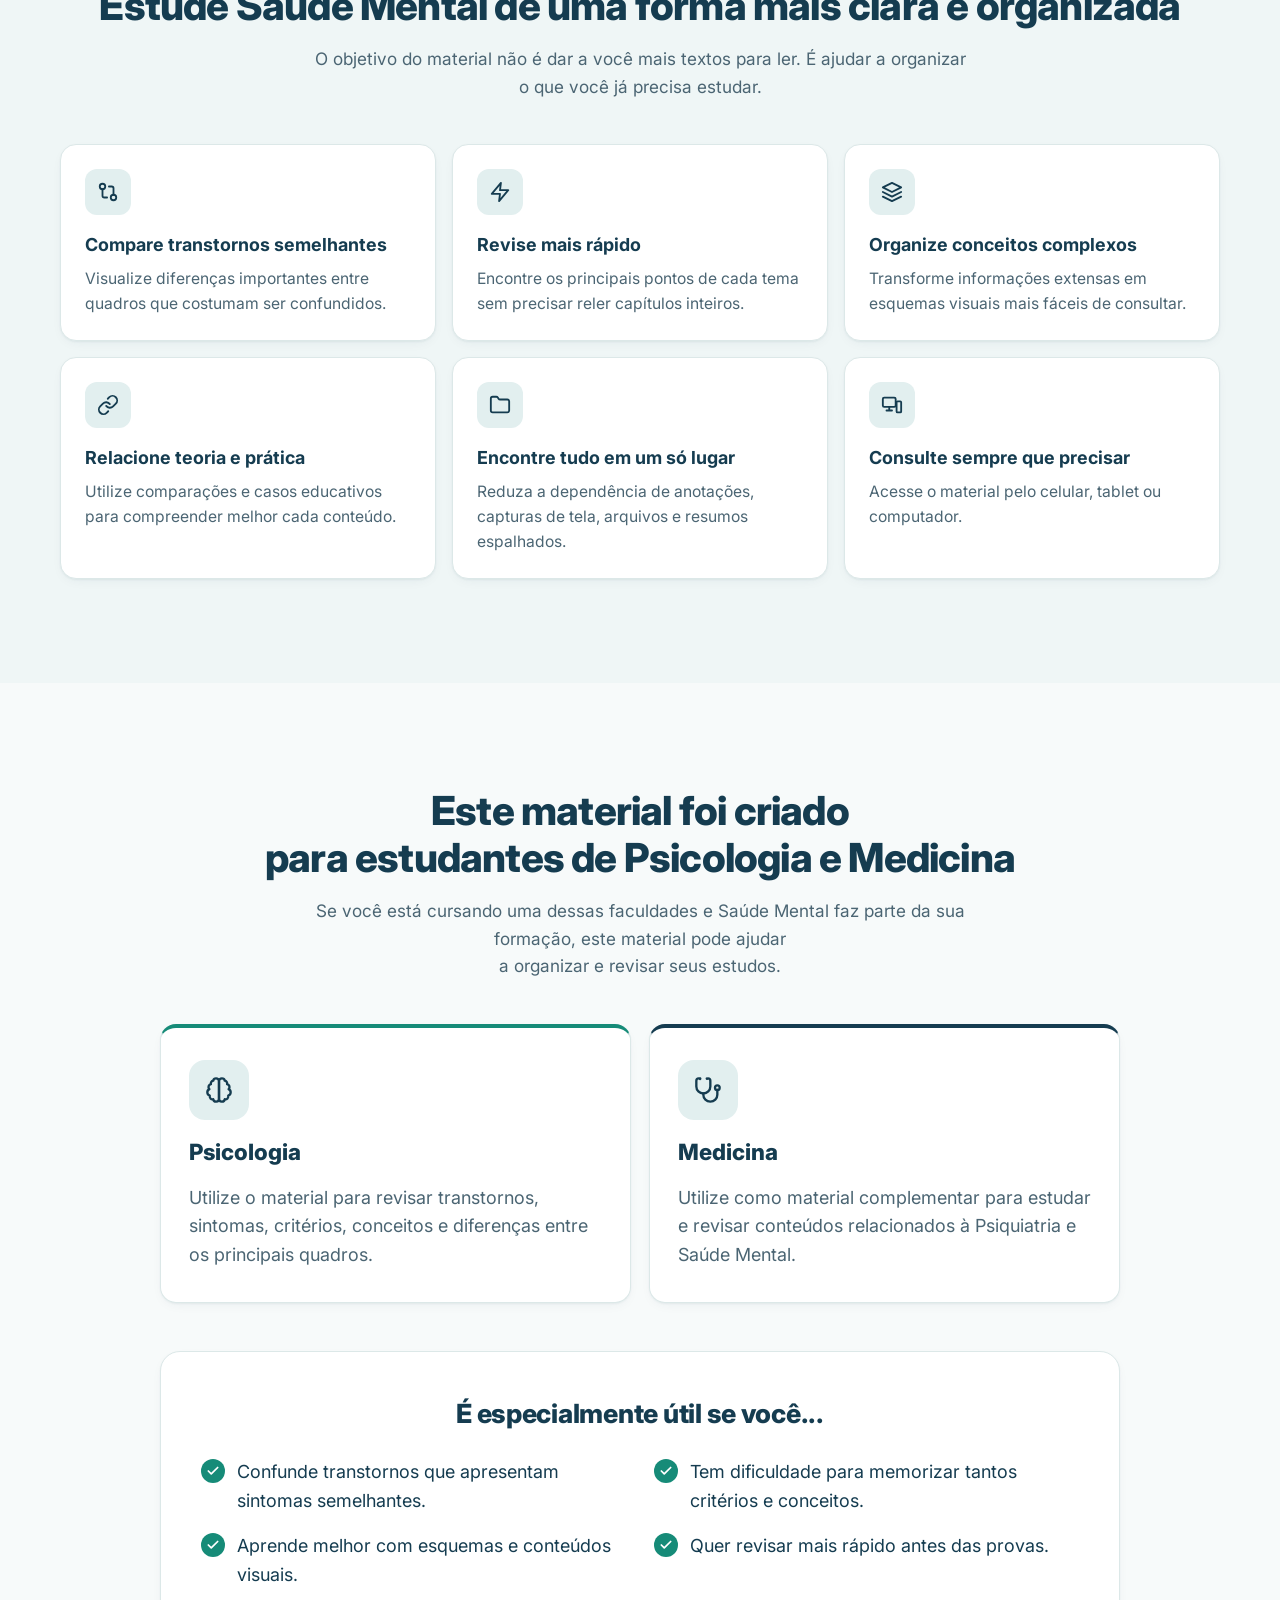
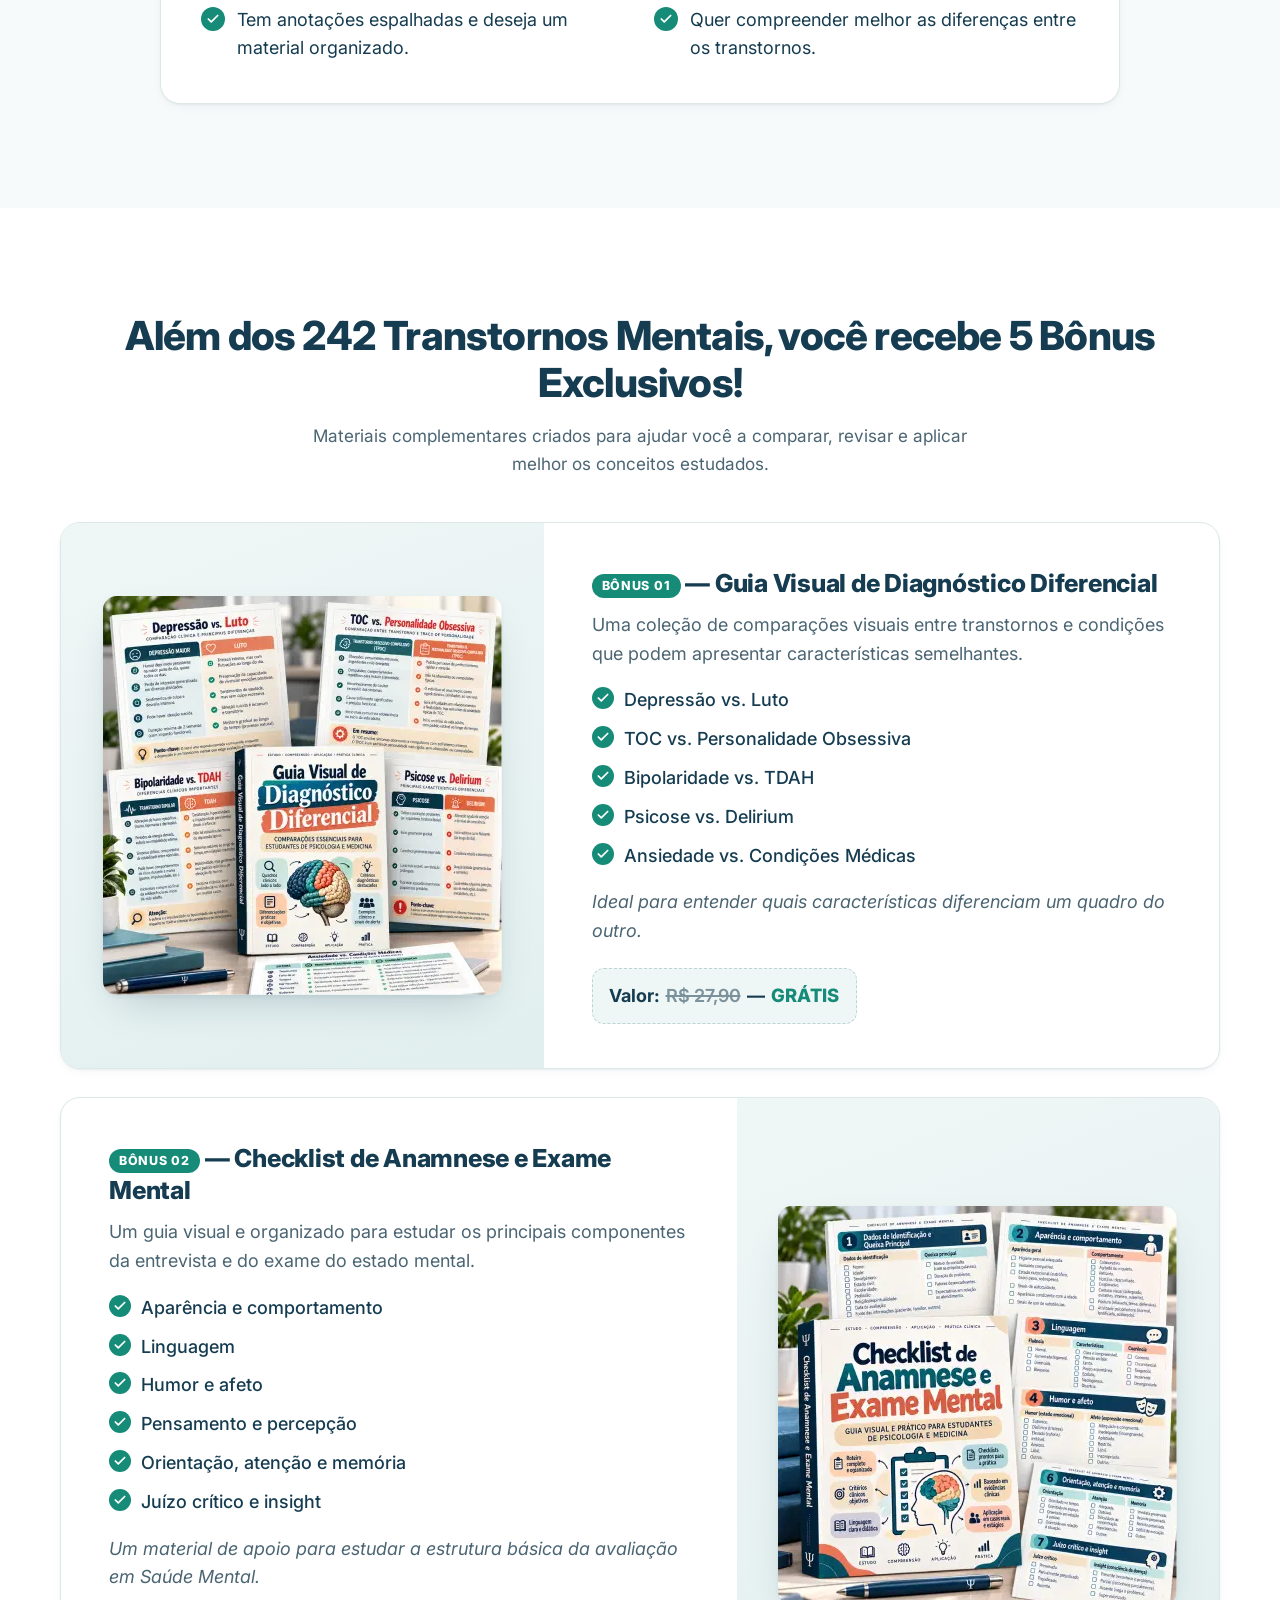
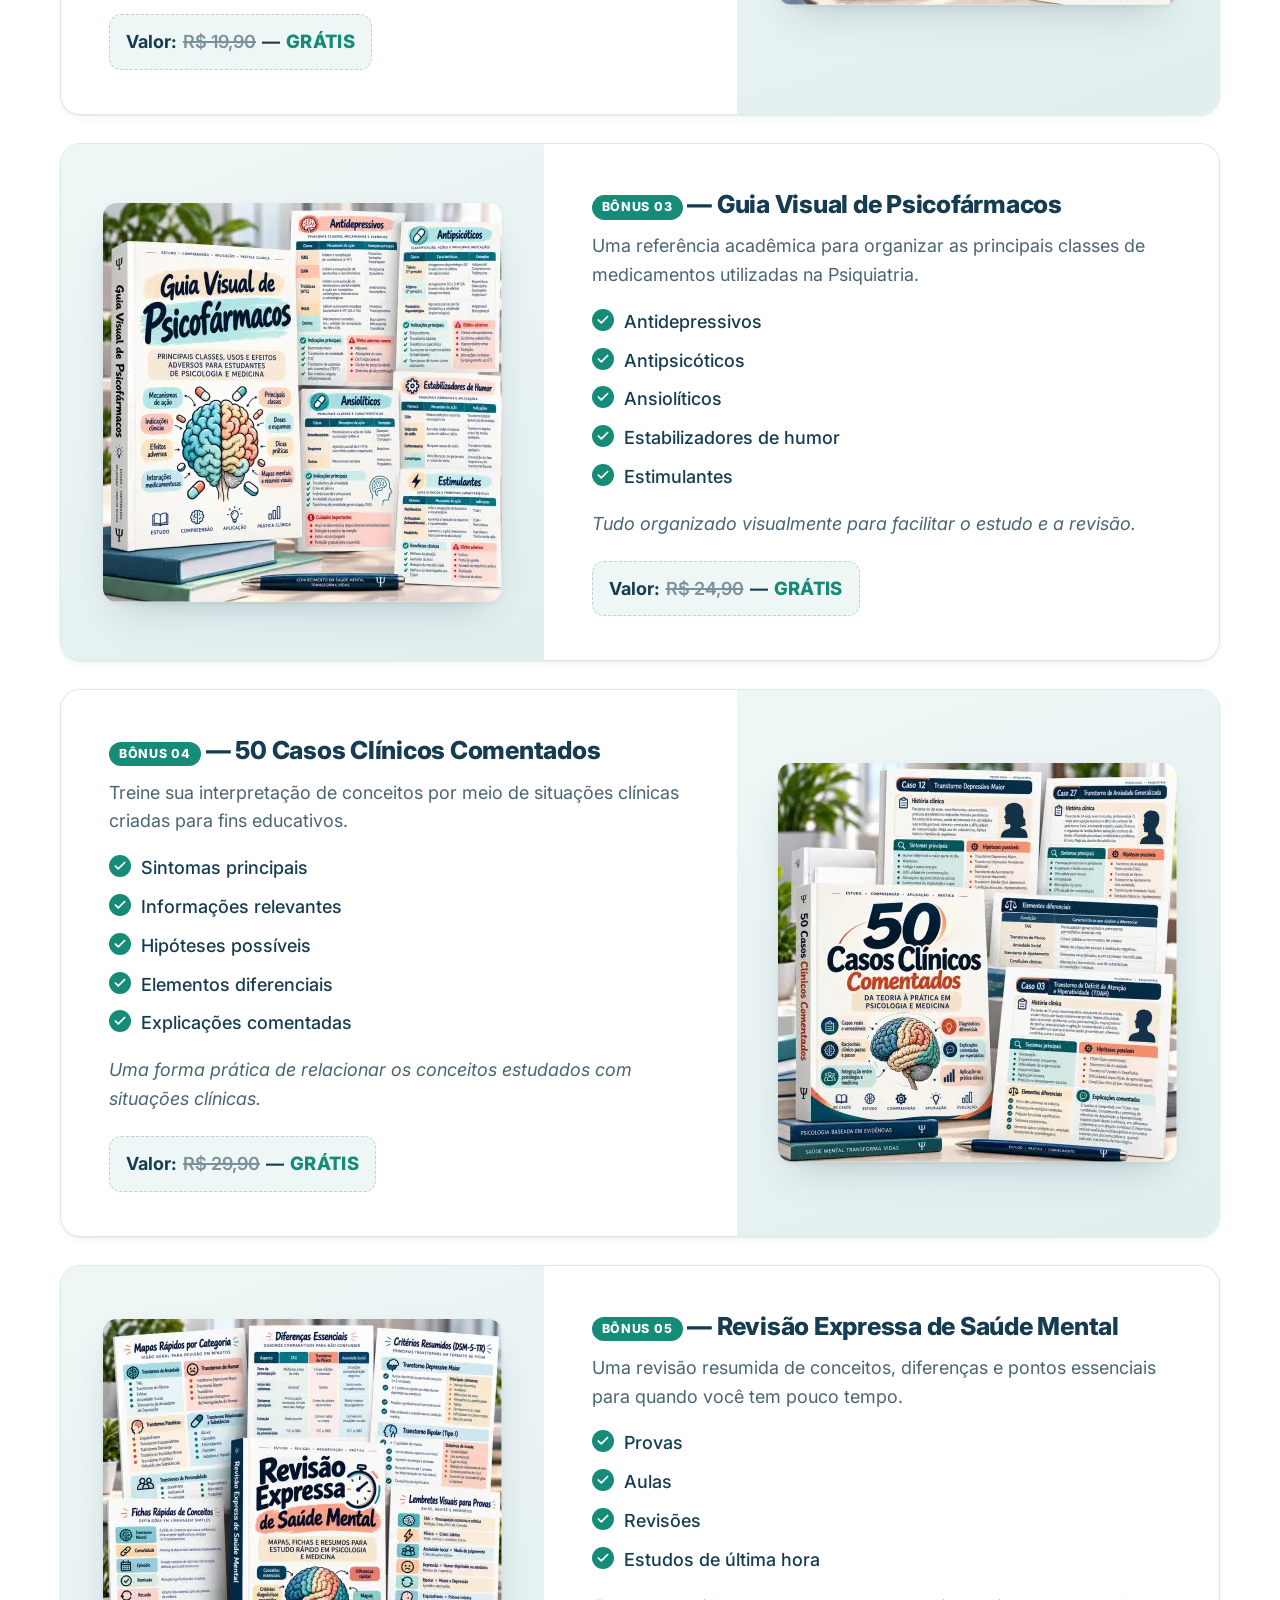
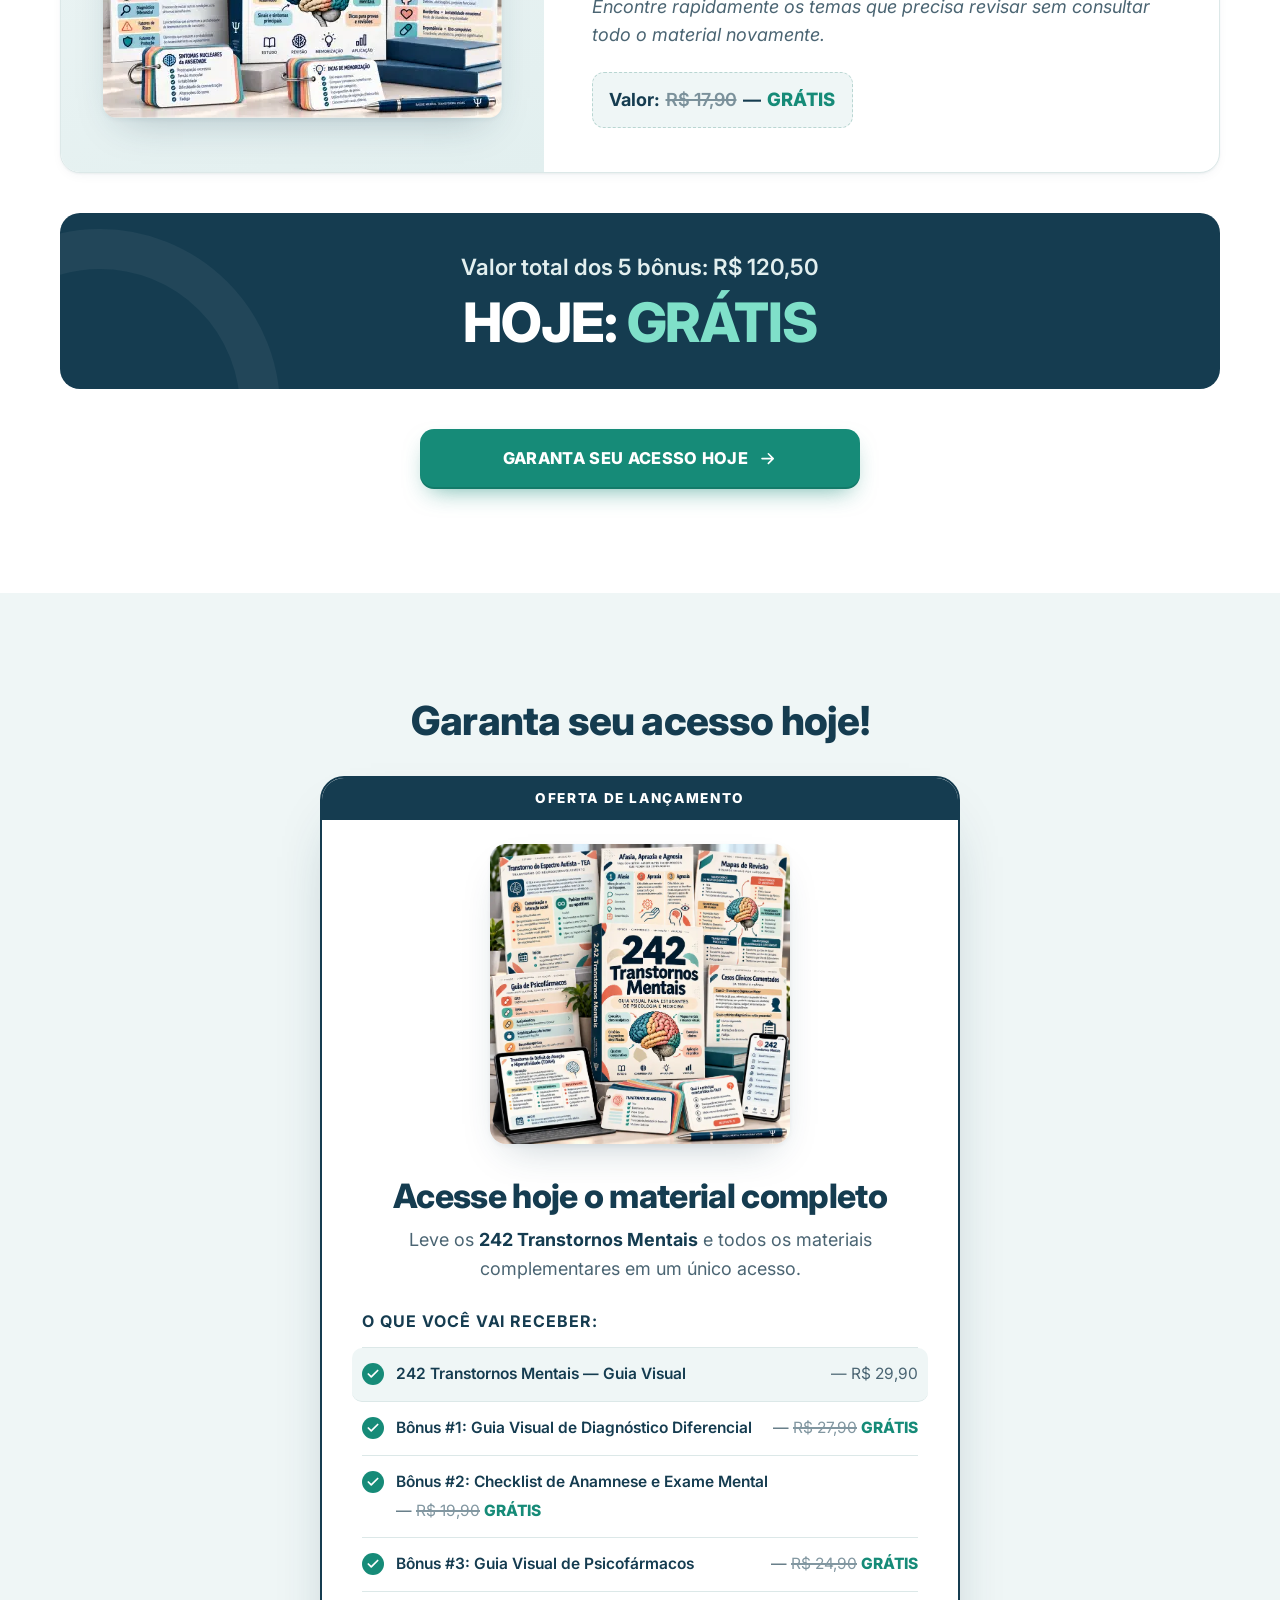
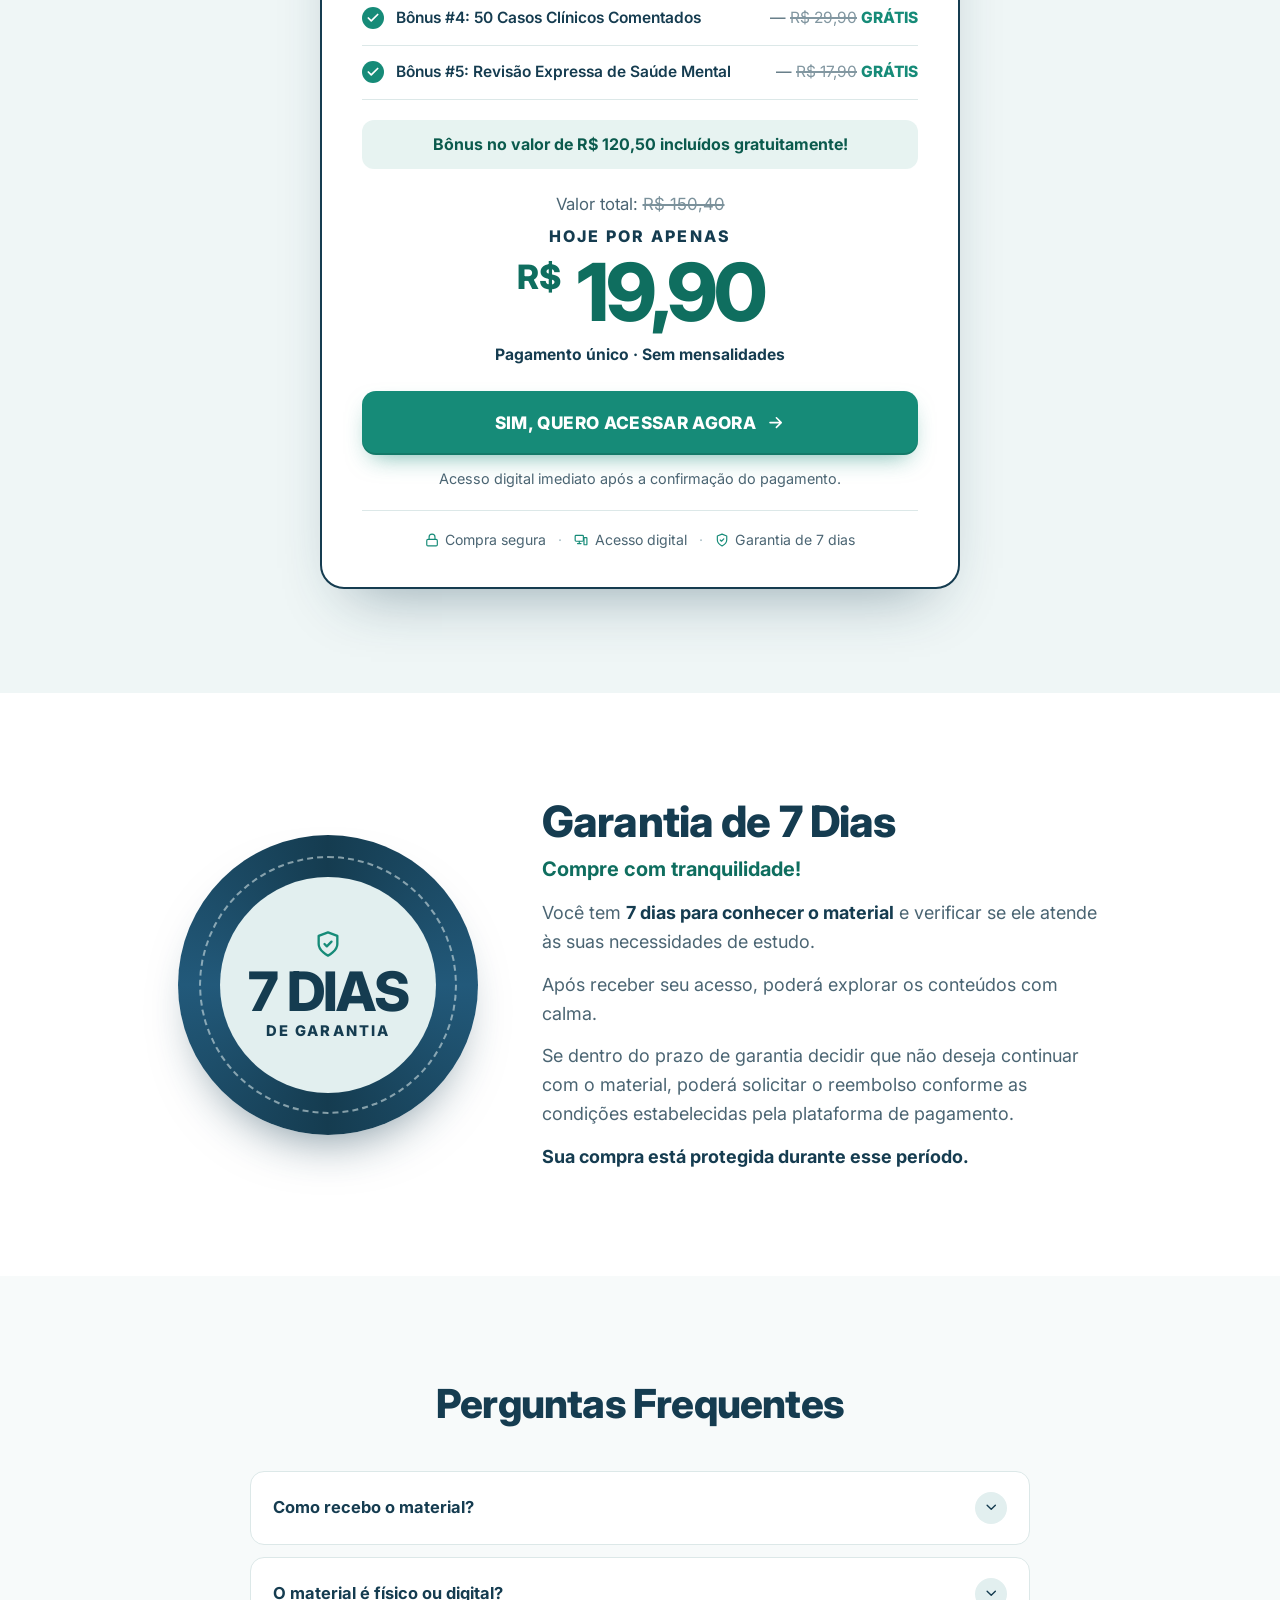
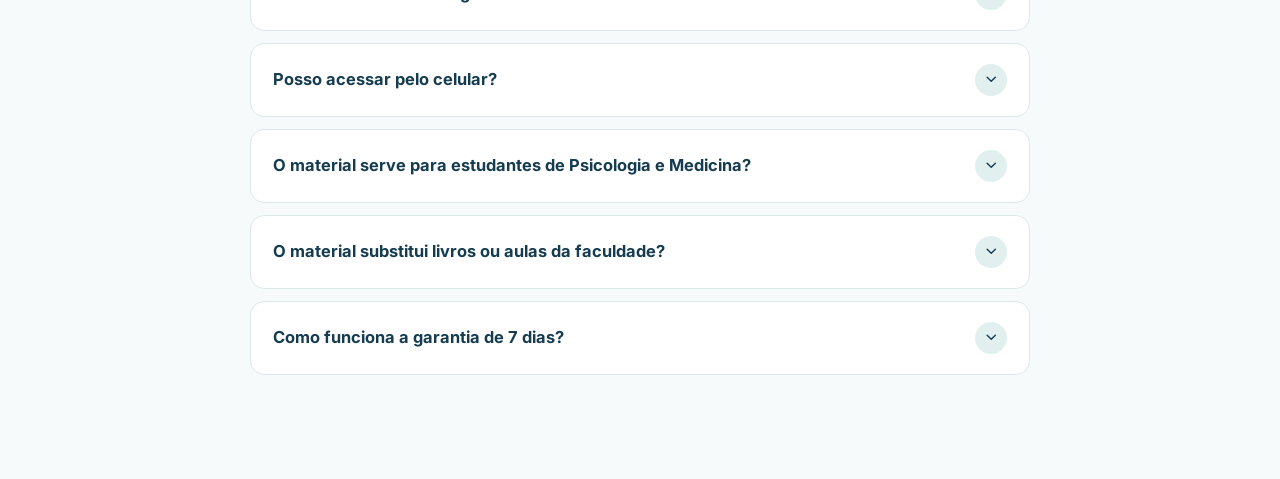
==== commit e4d560ae: "v4" ====
--- a/index.html
+++ b/index.html
@@ -18,8 +18,8 @@
 <link rel="preconnect" href="https://fonts.gstatic.com" crossorigin>
 <link href="https://fonts.googleapis.com/css2?family=Inter:wght@400;500;600;700;800&display=swap" rel="stylesheet">
 
-<link rel="stylesheet" href="style.css?v=12">
-<script src="script.js?v=9" defer></script>
+<link rel="stylesheet" href="style.css?v=13">
+<script src="script.js?v=10" defer></script>
 
 <script type="text/javascript">
     (function(c,l,a,r,i,t,y){
@@ -98,15 +98,17 @@
     </div>
 
     <!-- IMAGENS: páginas internas (assets/1.webp … 8.webp) -->
-    <div class="gallery" role="region" aria-label="Prévias do material" tabindex="0">
-      <figure class="page"><img src="assets/1.webp" width="528" height="746" alt="Página interna: Transtorno do Espectro Autista (TEA)" loading="lazy" decoding="async"></figure>
-      <figure class="page"><img src="assets/2.webp" width="528" height="746" alt="Página interna: Afasia, Apraxia e Agnosia" loading="lazy" decoding="async"></figure>
-      <figure class="page"><img src="assets/3.webp" width="528" height="746" alt="Página interna: Transtorno Depressivo Maior" loading="lazy" decoding="async"></figure>
-      <figure class="page"><img src="assets/4.webp" width="528" height="746" alt="Página interna: Transtorno de Ansiedade Generalizada (TAG)" loading="lazy" decoding="async"></figure>
-      <figure class="page"><img src="assets/5.webp" width="528" height="746" alt="Página interna: Transtorno de Déficit de Atenção e Hiperatividade (TDAH)" loading="lazy" decoding="async"></figure>
-      <figure class="page"><img src="assets/6.webp" width="528" height="746" alt="Página interna: Transtorno de Personalidade Borderline" loading="lazy" decoding="async"></figure>
-      <figure class="page"><img src="assets/7.webp" width="528" height="746" alt="Página interna: Transtorno Obsessivo-Compulsivo (TOC)" loading="lazy" decoding="async"></figure>
-      <figure class="page"><img src="assets/8.webp" width="528" height="746" alt="Página interna: Transtorno Bipolar" loading="lazy" decoding="async"></figure>
+    <div class="gallery" role="region" aria-label="Prévias do material">
+      <div class="gallery-track">
+        <figure class="page"><img src="assets/1.webp" width="528" height="746" alt="Página interna: Transtorno do Espectro Autista (TEA)" loading="lazy" decoding="async"></figure>
+        <figure class="page"><img src="assets/2.webp" width="528" height="746" alt="Página interna: Afasia, Apraxia e Agnosia" loading="lazy" decoding="async"></figure>
+        <figure class="page"><img src="assets/3.webp" width="528" height="746" alt="Página interna: Transtorno Depressivo Maior" loading="lazy" decoding="async"></figure>
+        <figure class="page"><img src="assets/4.webp" width="528" height="746" alt="Página interna: Transtorno de Ansiedade Generalizada (TAG)" loading="lazy" decoding="async"></figure>
+        <figure class="page"><img src="assets/5.webp" width="528" height="746" alt="Página interna: Transtorno de Déficit de Atenção e Hiperatividade (TDAH)" loading="lazy" decoding="async"></figure>
+        <figure class="page"><img src="assets/6.webp" width="528" height="746" alt="Página interna: Transtorno de Personalidade Borderline" loading="lazy" decoding="async"></figure>
+        <figure class="page"><img src="assets/7.webp" width="528" height="746" alt="Página interna: Transtorno Obsessivo-Compulsivo (TOC)" loading="lazy" decoding="async"></figure>
+        <figure class="page"><img src="assets/8.webp" width="528" height="746" alt="Página interna: Transtorno Bipolar" loading="lazy" decoding="async"></figure>
+      </div>
     </div>
 
     <p class="callout"><strong>242 conteúdos visuais <br>organizados em um só lugar.</strong></p>
--- a/style.css
+++ b/style.css
@@ -319,18 +319,6 @@
 .offer-img{margin:24px auto 20px;width:min(300px,78%)}
 .offer-img img{width:100%;height:auto;border-radius:16px;box-shadow:var(--shadow-md)}
 
-/* Dobra 2: galeria com as páginas internas reais */
-.gallery{margin:40px calc(var(--gutter) * -1) 0;padding:6px var(--gutter) 18px;display:flex;gap:14px;overflow-x:auto;scroll-snap-type:x mandatory;scroll-padding-inline:var(--gutter);scrollbar-width:thin}
-.gallery:focus-visible{outline:3px solid var(--emerald);outline-offset:2px;border-radius:12px}
-.gallery .page{flex:0 0 72%;max-width:300px;margin:0;scroll-snap-align:start}
-.gallery .page img{width:100%;height:auto;aspect-ratio:528/746;border-radius:12px;border:1px solid var(--border);box-shadow:var(--shadow-sm);background:#fff}
-@media (min-width:640px){.gallery .page{flex-basis:40%}}
-@media (min-width:960px){
-  .gallery{display:grid;grid-template-columns:repeat(4,1fr);gap:22px;overflow:visible;margin-inline:0;padding:0}
-  .gallery .page{max-width:none}
-  .gallery .page img{transition:transform .2s,box-shadow .2s}
-  .gallery .page img:hover{transform:translateY(-3px);box-shadow:var(--shadow-md)}
-}
 
 /* Popup de saída */
 .exit{width:min(440px,calc(100% - 32px));max-height:calc(100% - 32px);overflow:auto;padding:36px 28px 24px;border:0;border-radius:22px;background:#fff;color:var(--text);text-align:center;box-shadow:0 30px 80px -20px rgba(14,42,57,.5)}
@@ -353,3 +341,15 @@
 .exit-x:focus-visible,.exit-no:focus-visible{outline:3px solid var(--emerald);outline-offset:2px}
 @media (prefers-reduced-motion:reduce){.exit[open]{animation:none}}
 .exit:focus{outline:none}
+
+/* Dobra 2: carrossel infinito com as páginas internas */
+.gallery{margin-top:40px;width:100vw;margin-left:calc(50% - 50vw);overflow:hidden;padding-block:8px 20px;-webkit-mask-image:linear-gradient(90deg,transparent,#000 6%,#000 94%,transparent);mask-image:linear-gradient(90deg,transparent,#000 6%,#000 94%,transparent)}
+.gallery-track{display:flex;width:max-content;animation:gallery-scroll 45s linear infinite}
+.gallery:hover .gallery-track,.gallery:focus-within .gallery-track{animation-play-state:paused}
+.gallery .page{flex:none;width:clamp(200px,58vw,280px);margin:0;padding-right:18px}
+.gallery .page img{width:100%;height:auto;aspect-ratio:528/746;border-radius:12px;border:1px solid var(--border);box-shadow:var(--shadow-sm);background:#fff}
+@keyframes gallery-scroll{to{transform:translateX(-50%)}}
+@media (prefers-reduced-motion:reduce){
+  .gallery{overflow-x:auto;-webkit-mask-image:none;mask-image:none}
+  .gallery-track{animation:none;padding-inline:var(--gutter)}
+}
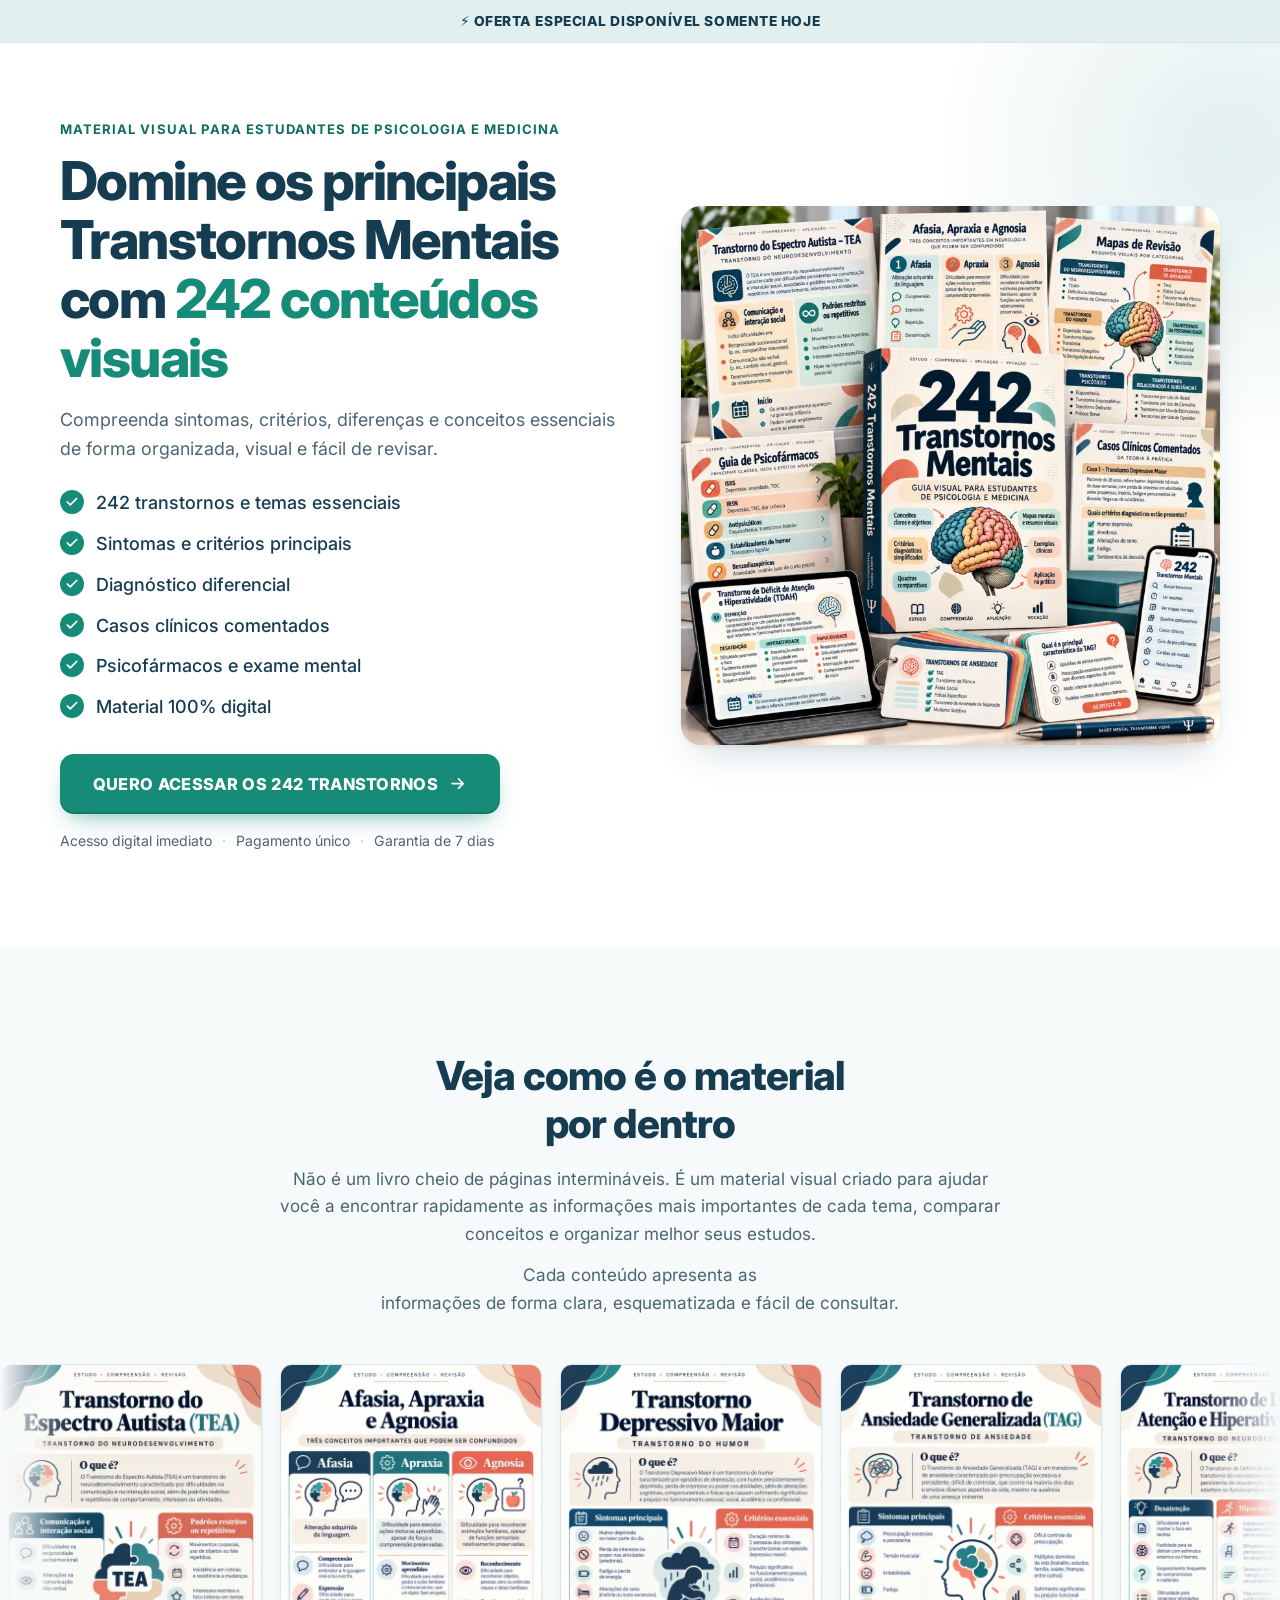
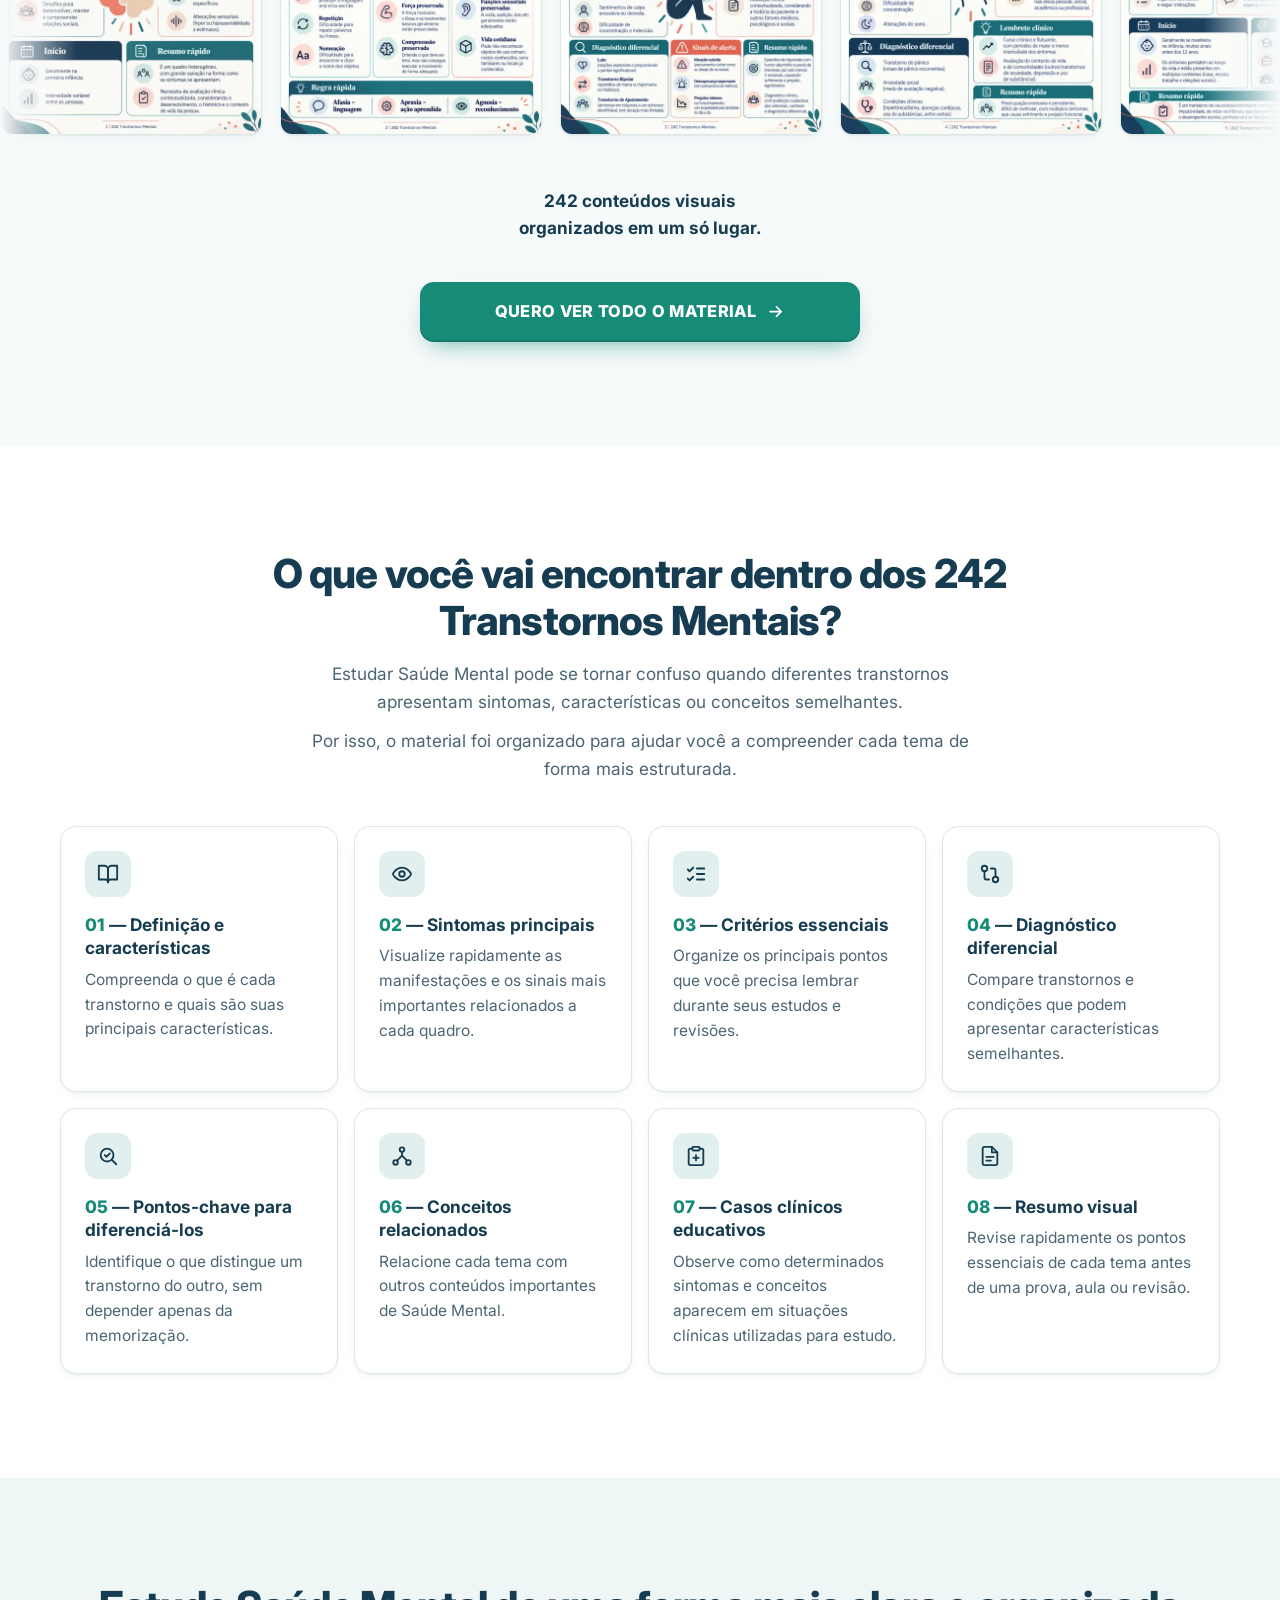
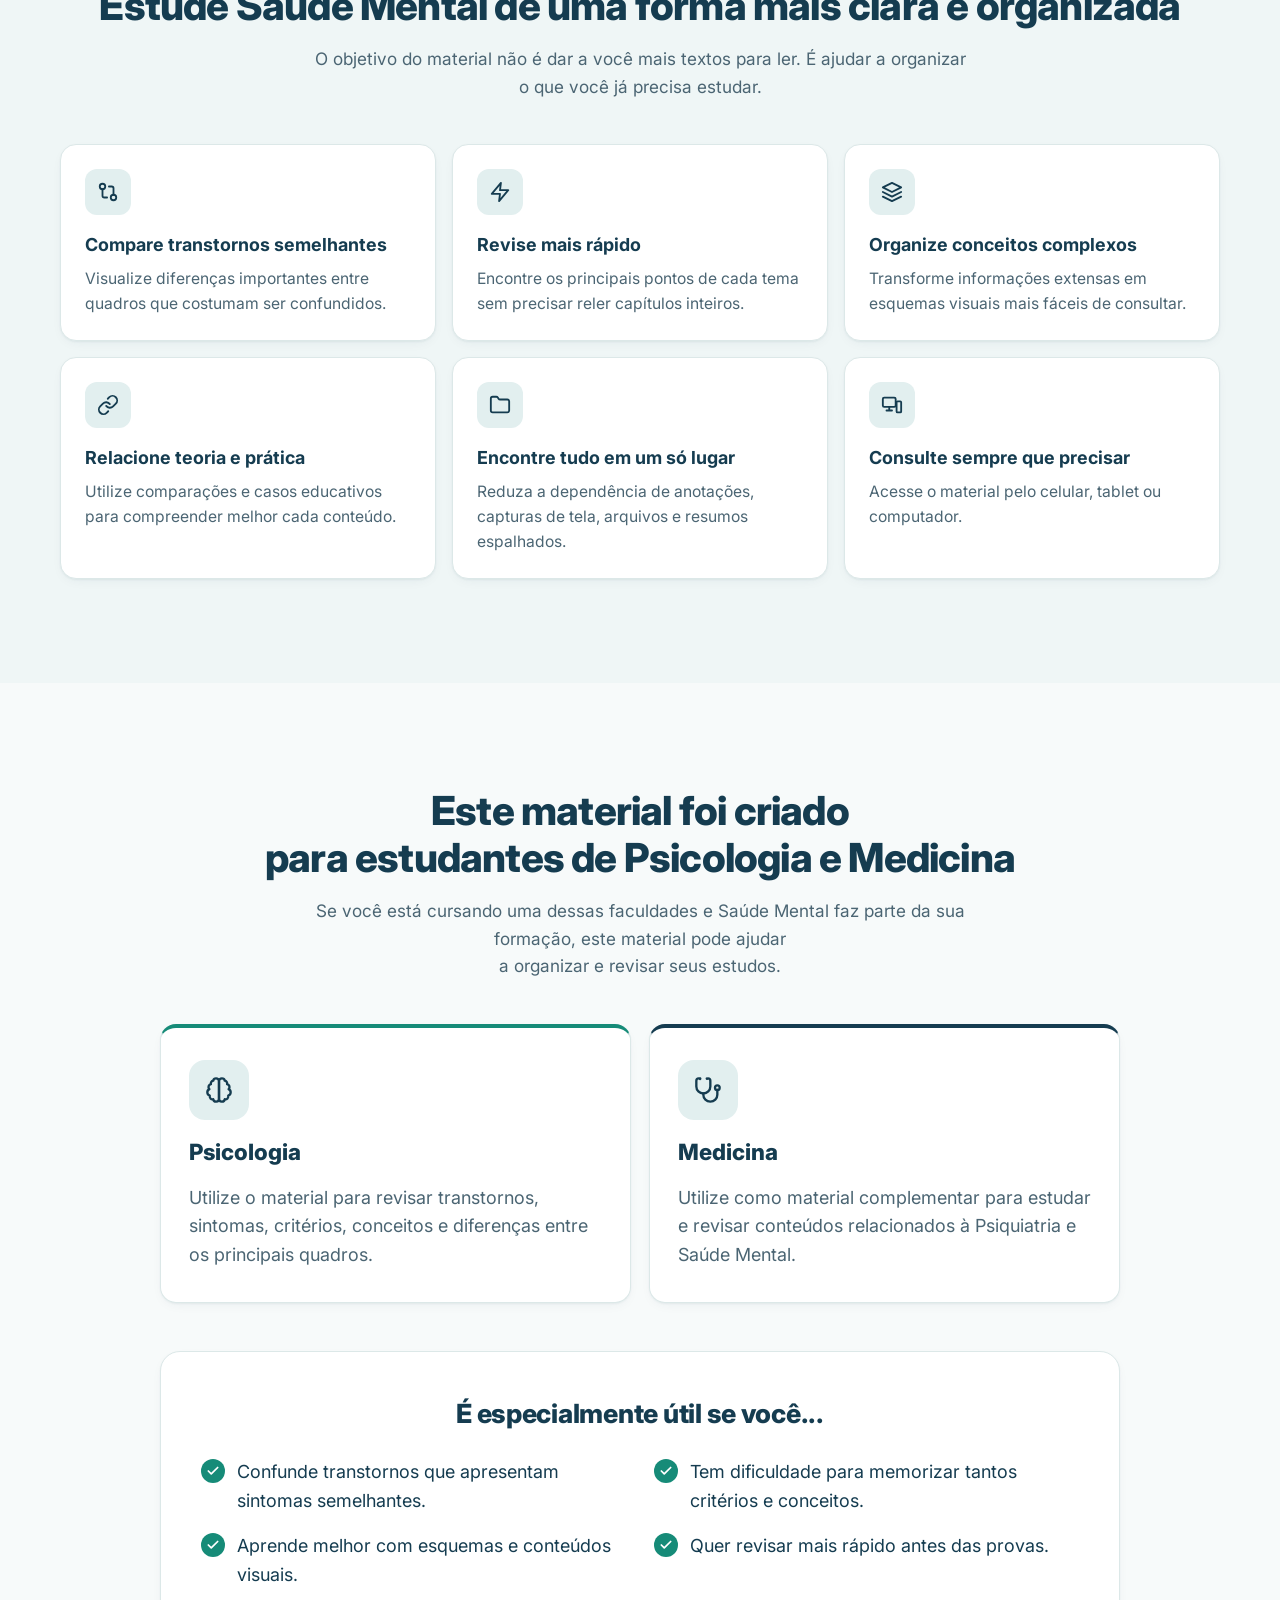
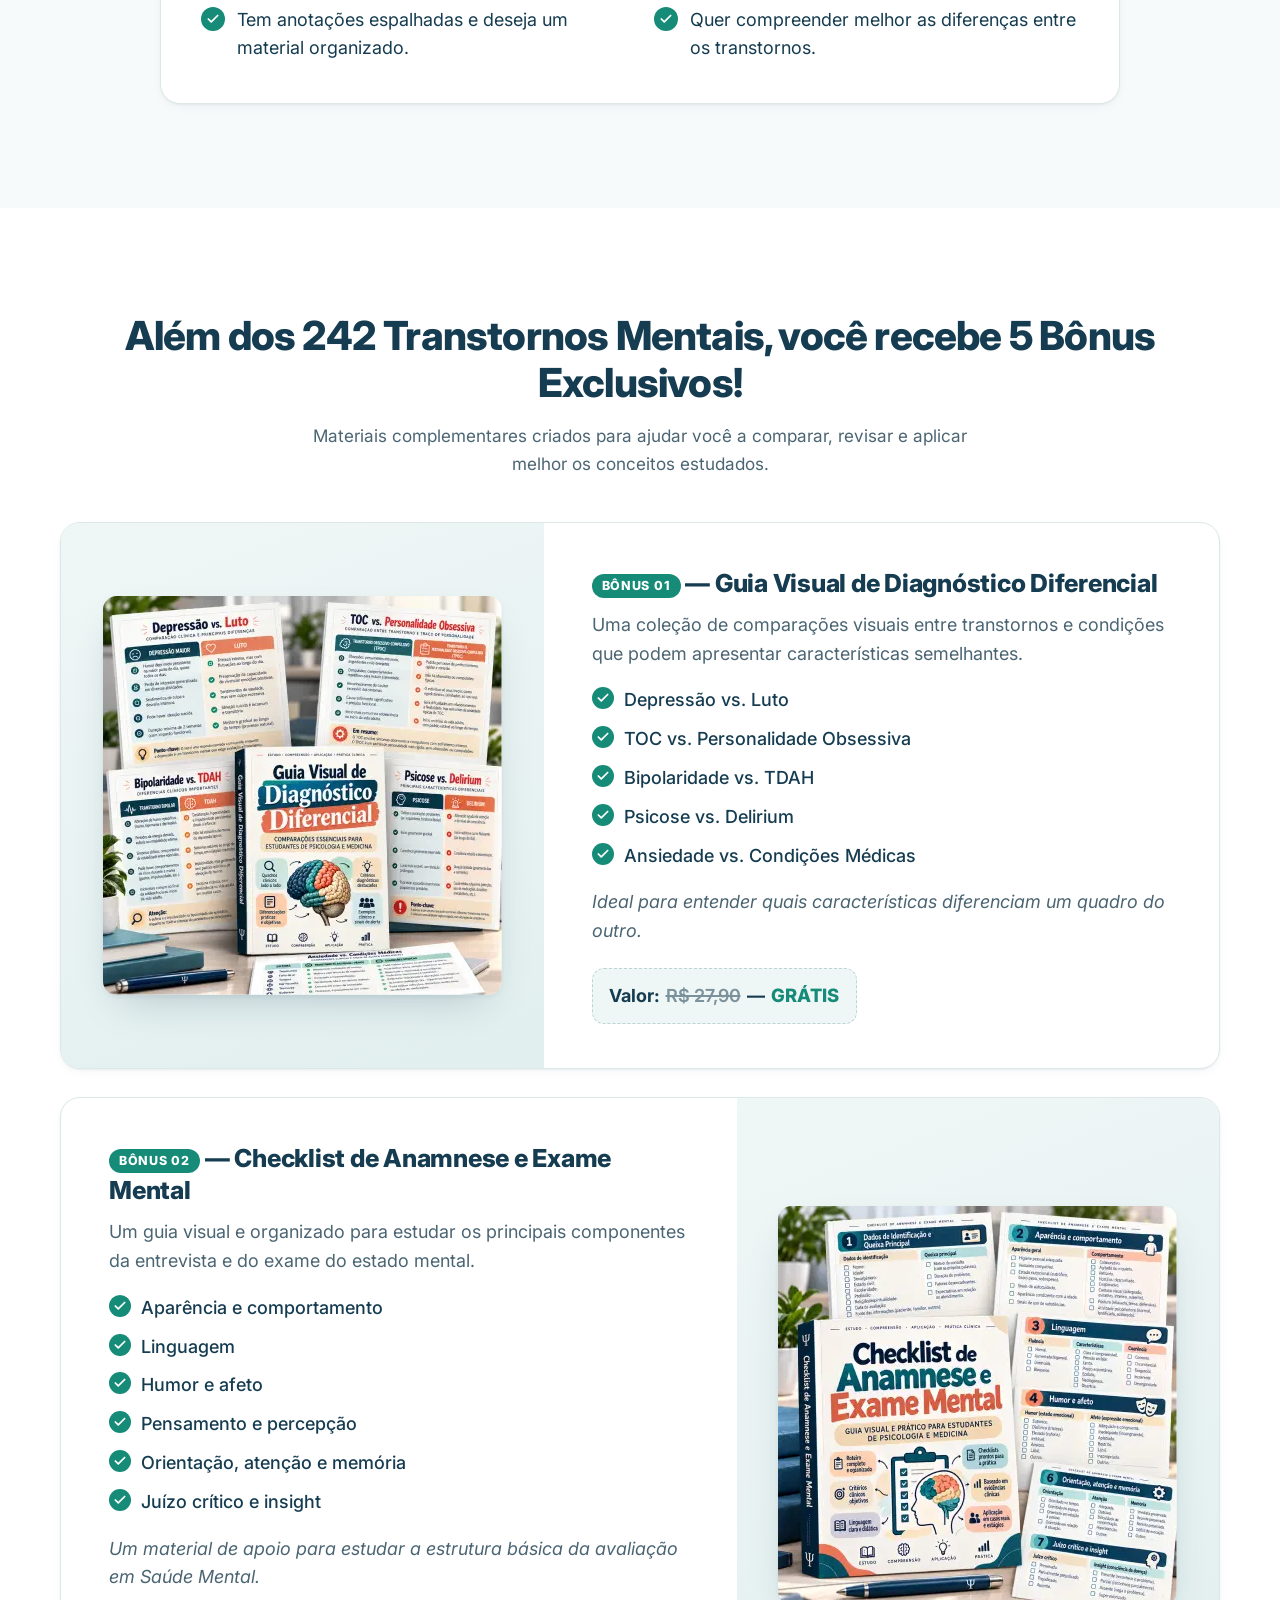
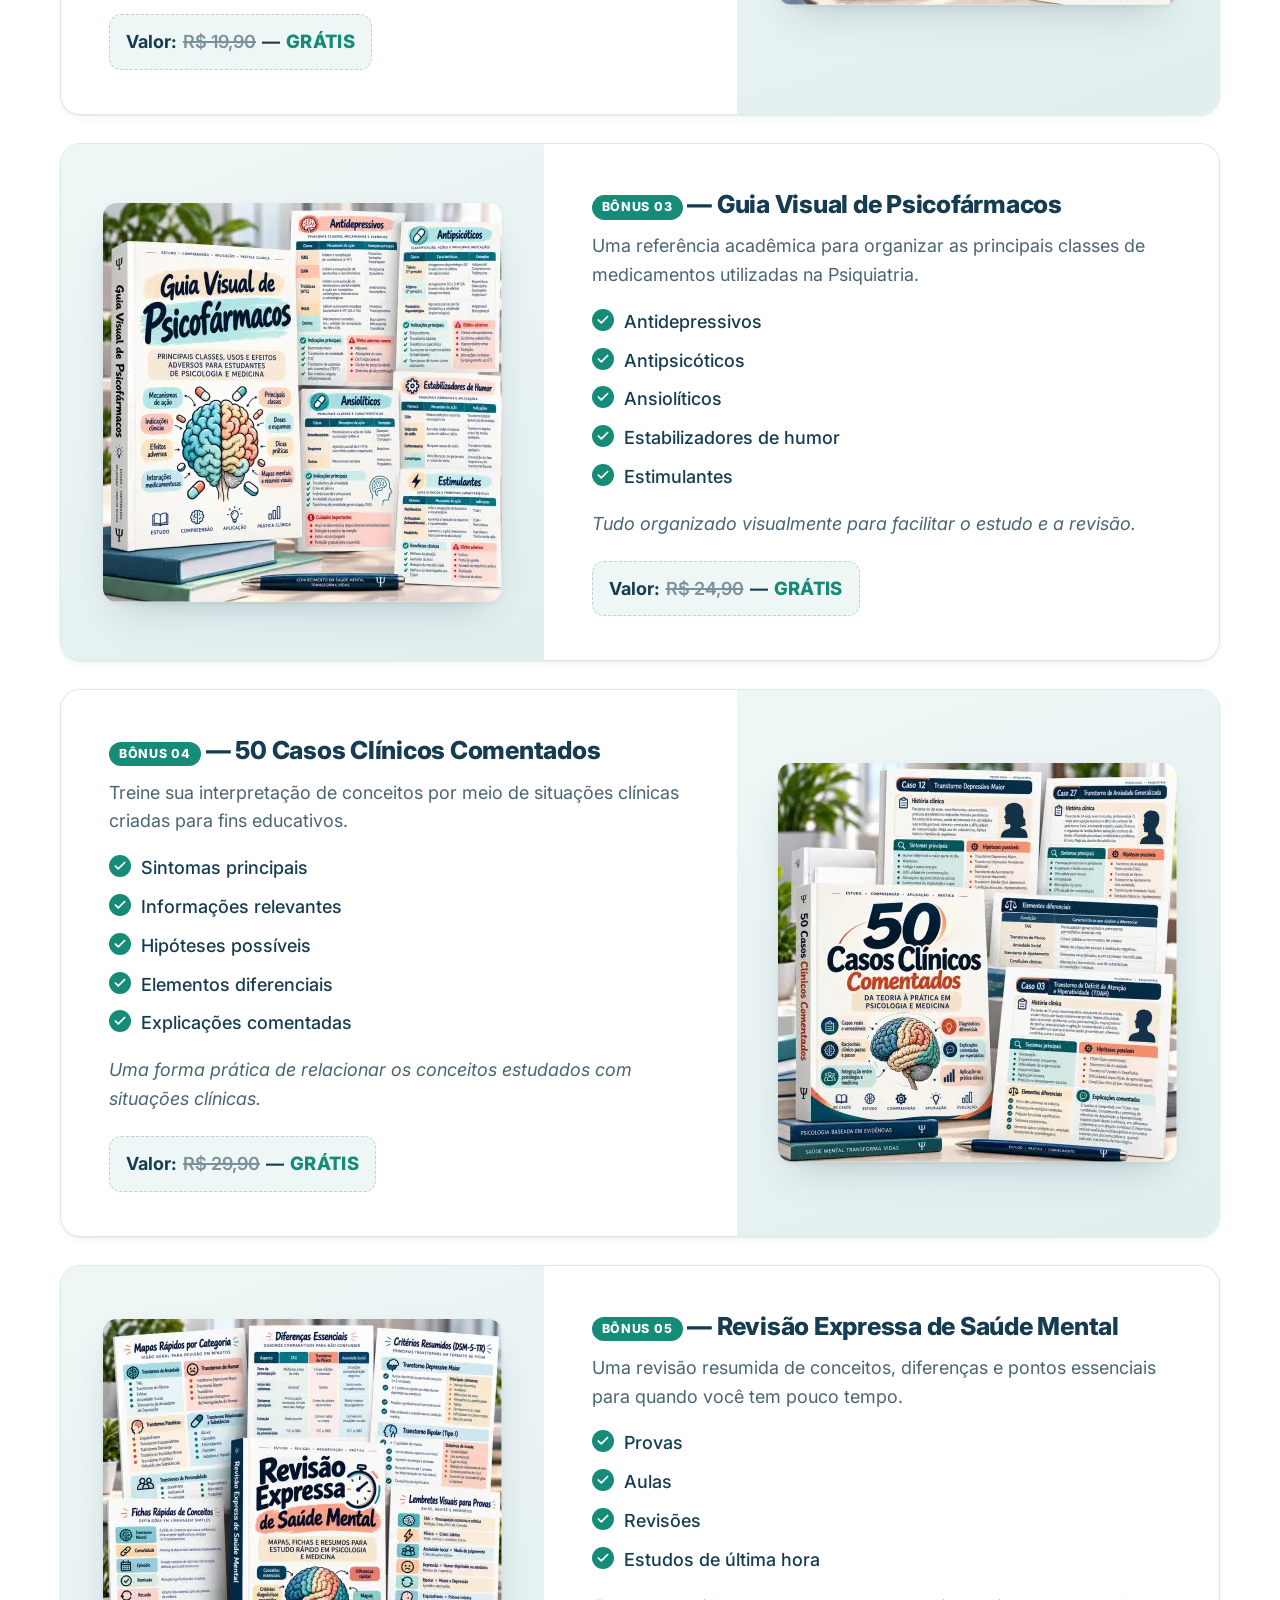
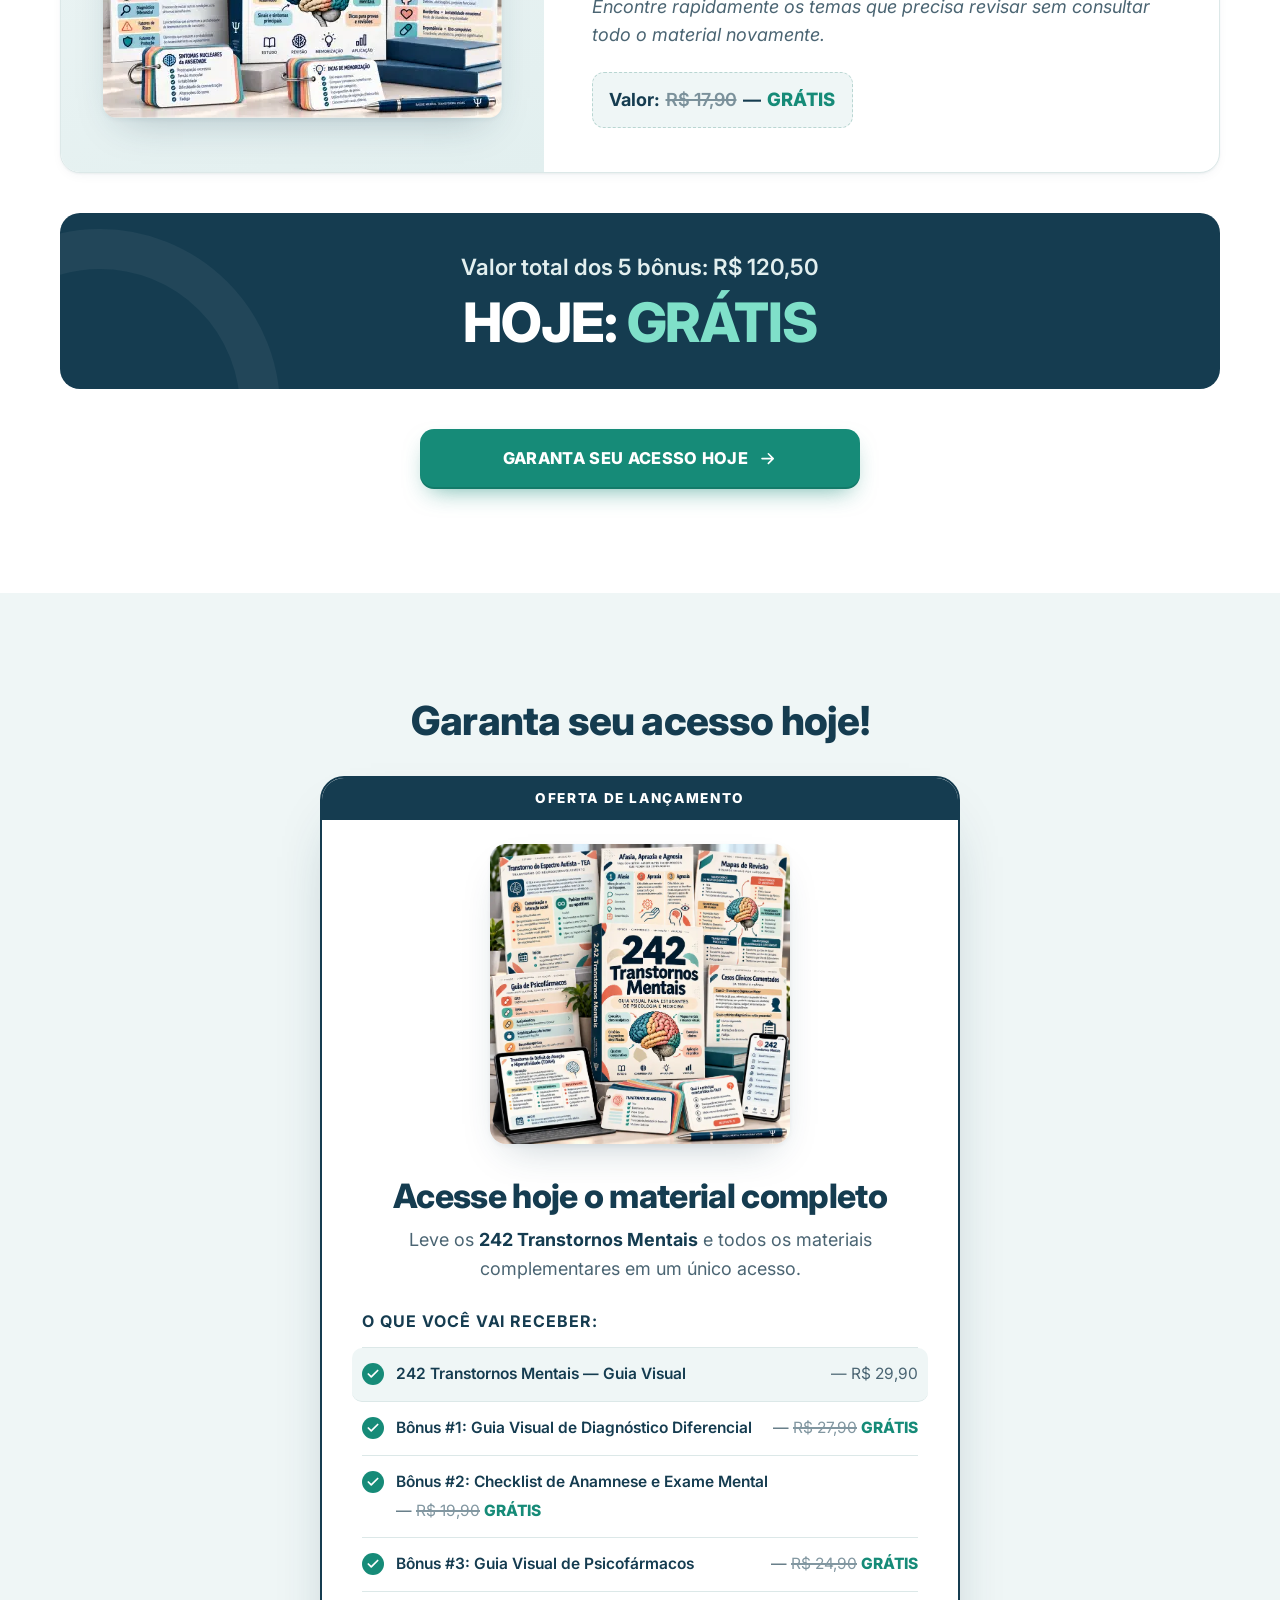
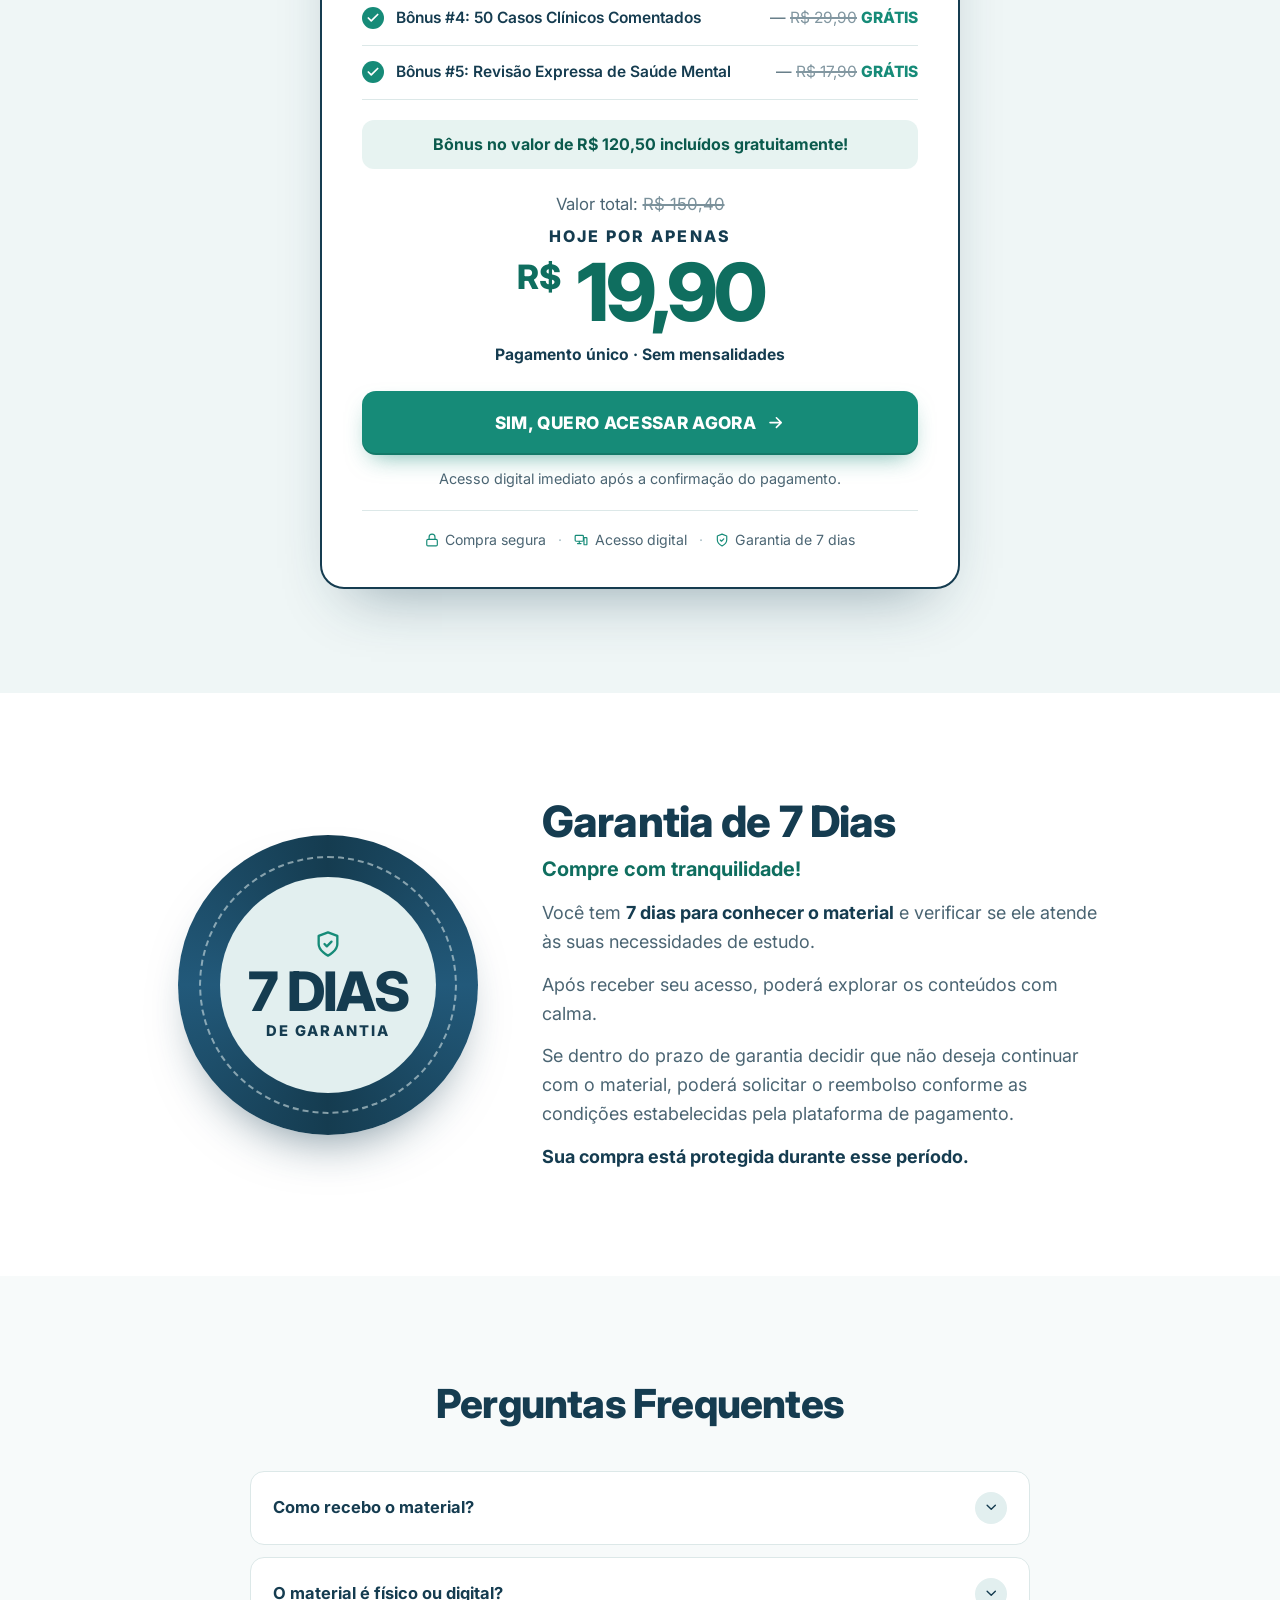
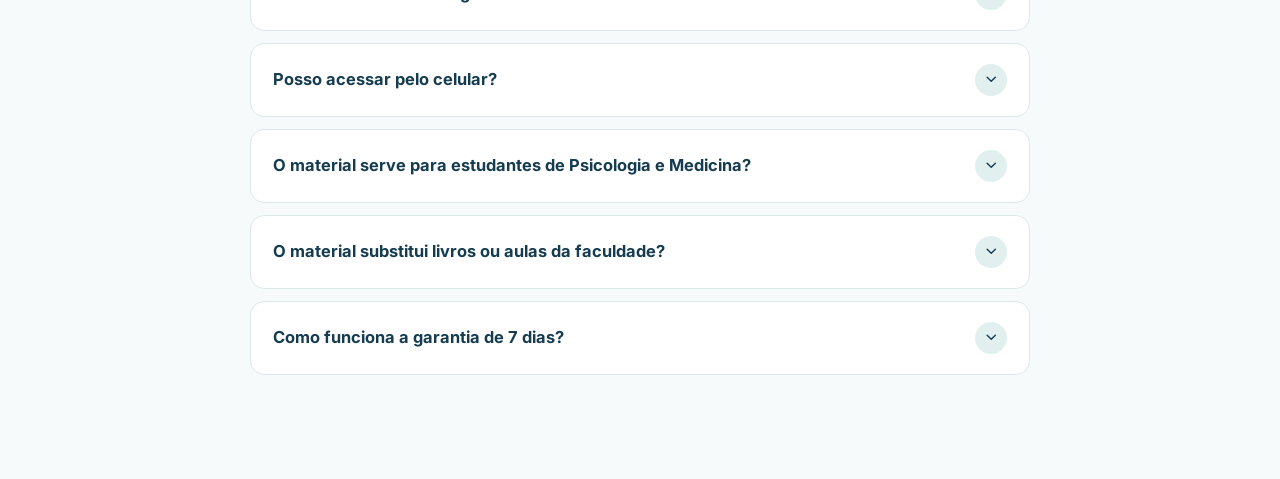
==== commit 5df2ab3d: "v5" ====
--- a/index.html
+++ b/index.html
@@ -94,7 +94,7 @@
     <div class="inside-text">
       <h2 class="h2" id="inside-title">Veja como é o material <br>por dentro</h2>
       <p style="margin-top:18px">Não é um livro cheio de páginas intermináveis. É um material visual criado para ajudar você a encontrar rapidamente as informações mais importantes de cada tema, comparar conceitos e organizar melhor seus estudos.</p>
-      <p>Cada conteúdo apresenta as informações de forma clara, esquematizada e fácil de consultar.</p>
+      <p>Cada conteúdo apresenta as <br>informações de forma clara, esquematizada e fácil de consultar.</p>
     </div>
 
     <!-- IMAGENS: páginas internas (assets/1.webp … 8.webp) -->
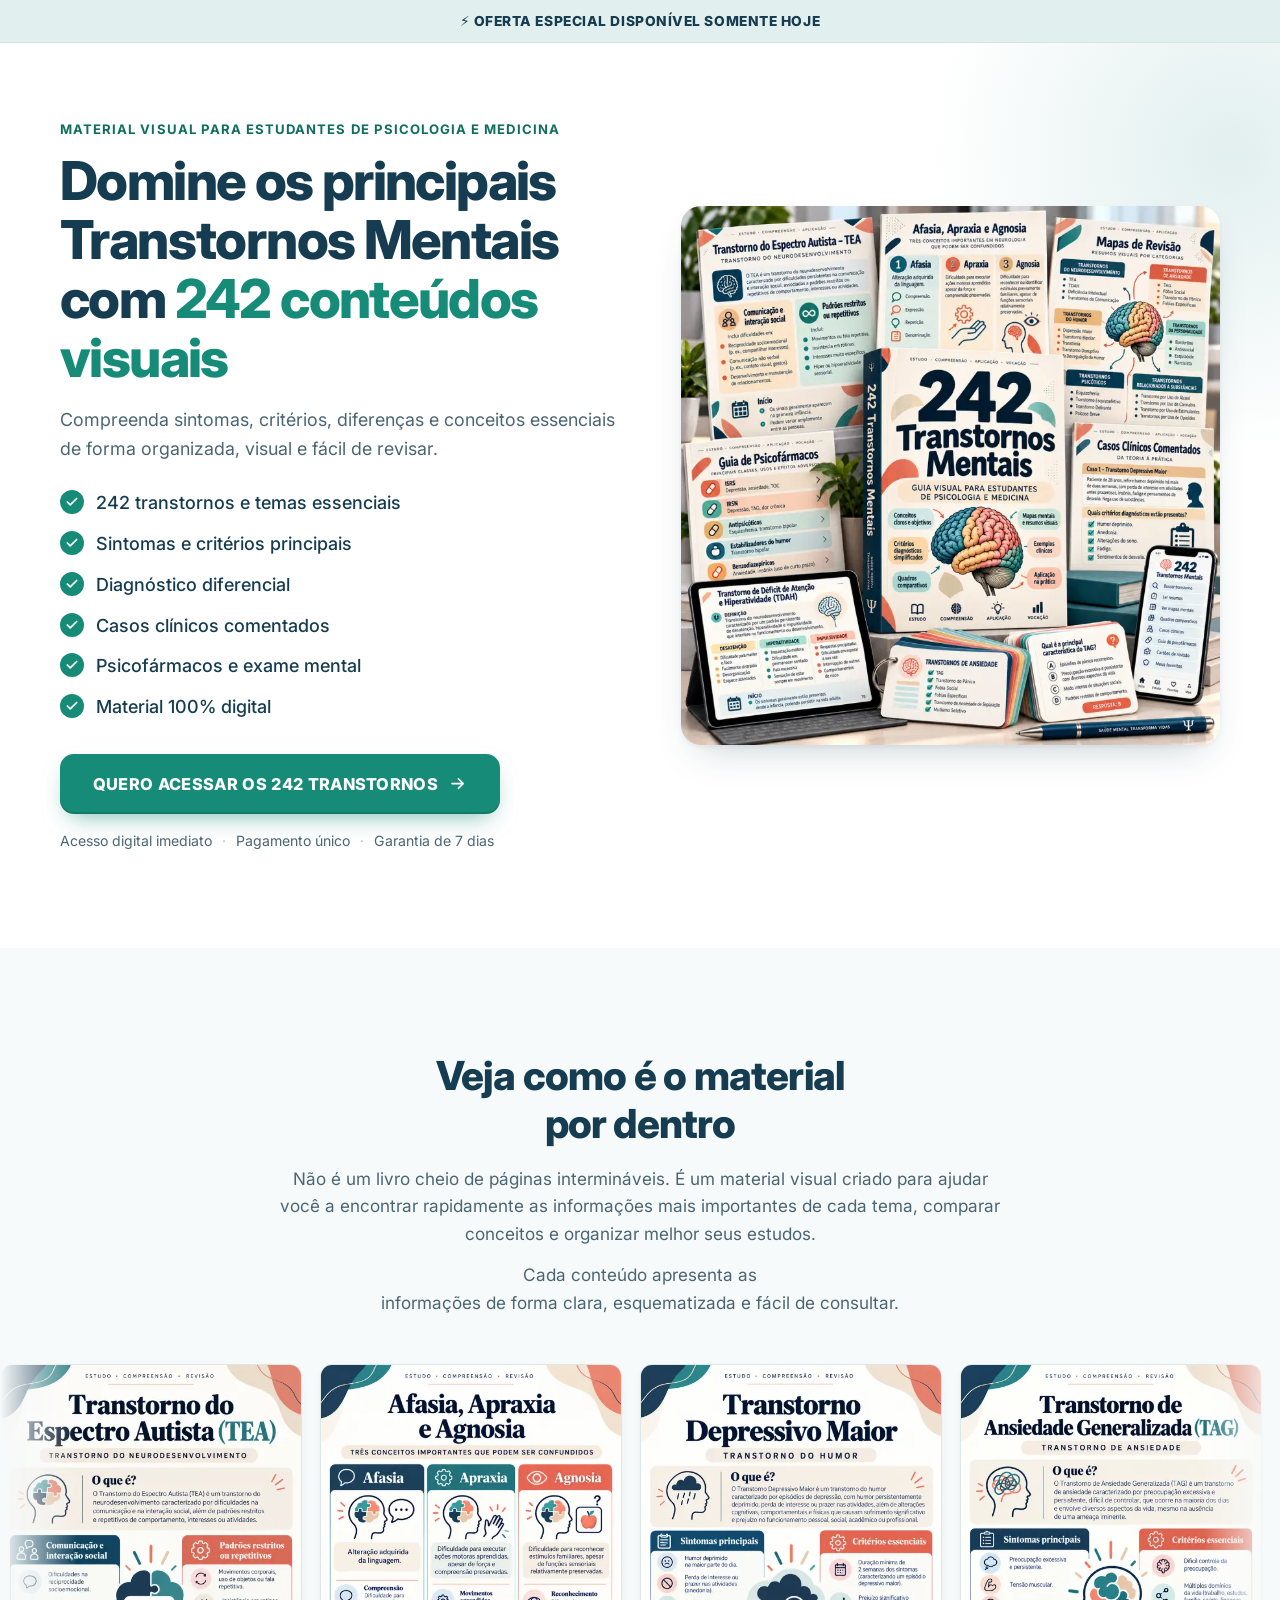
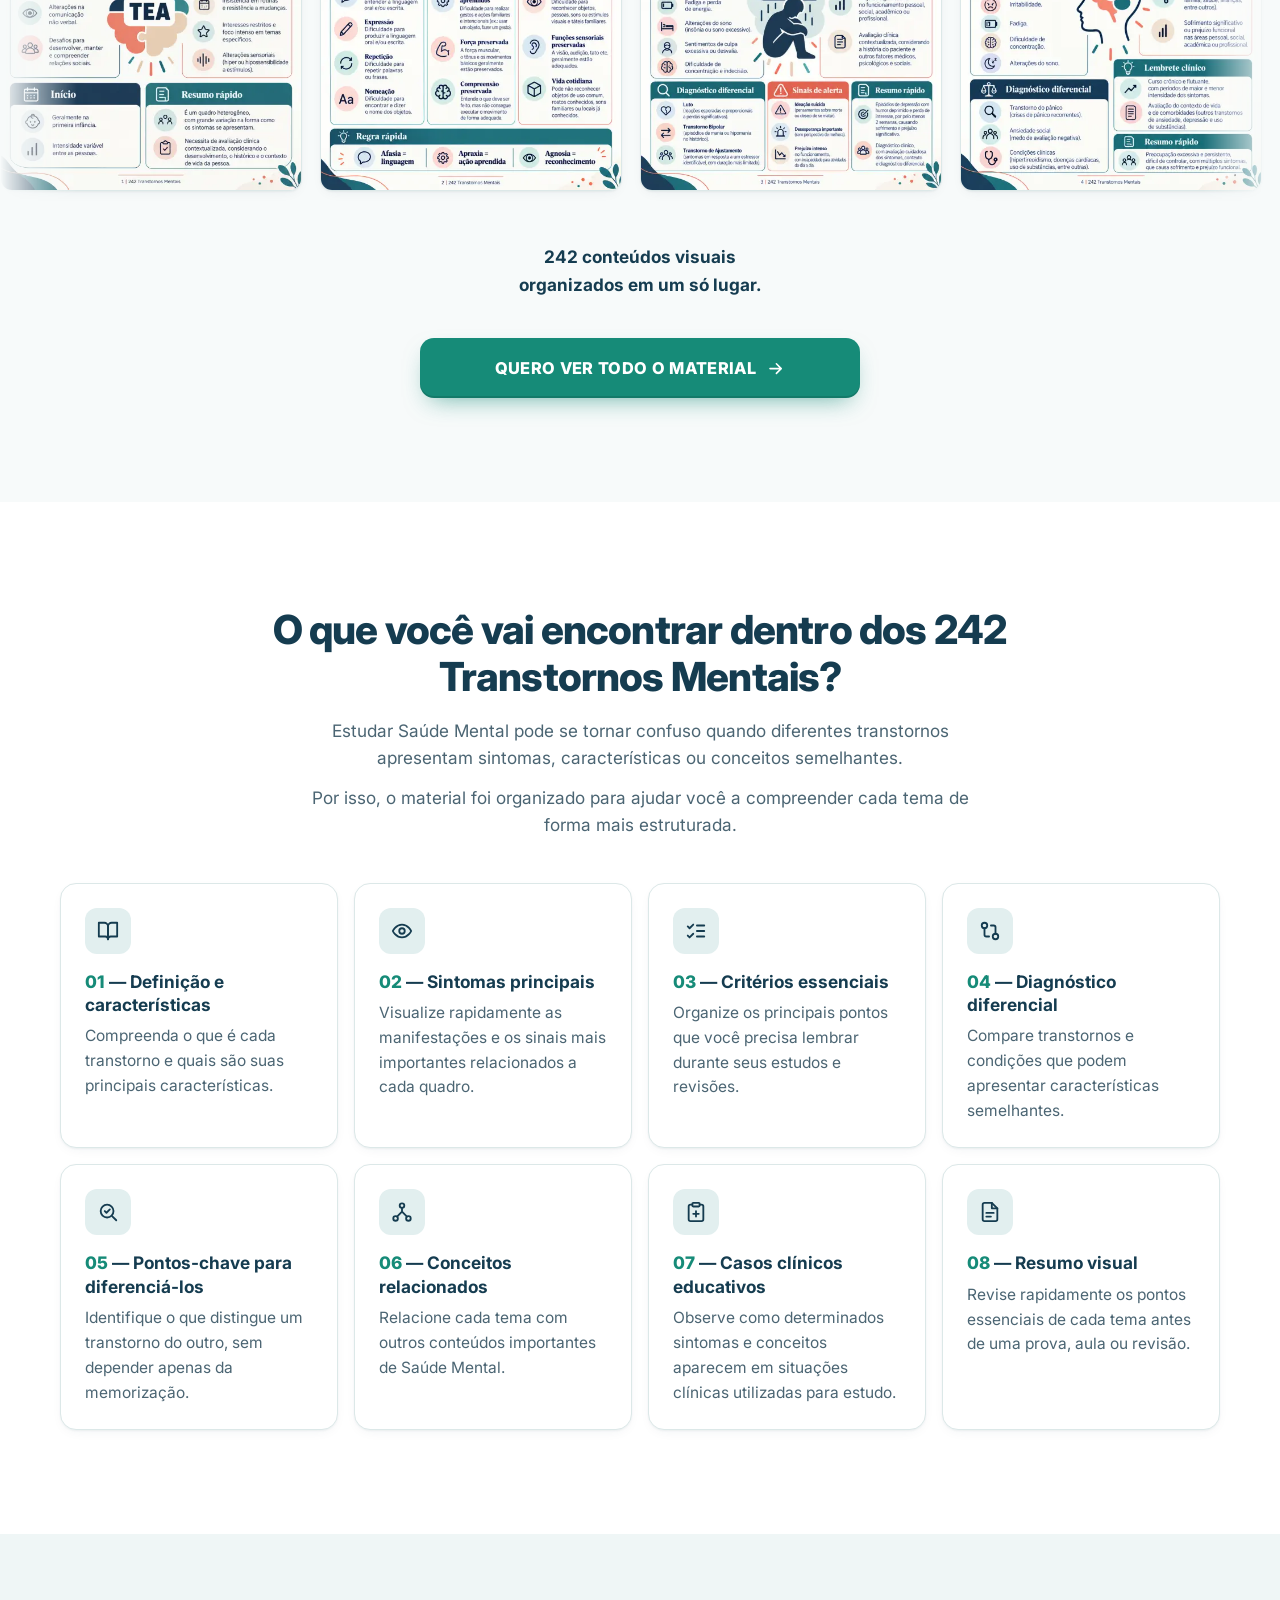
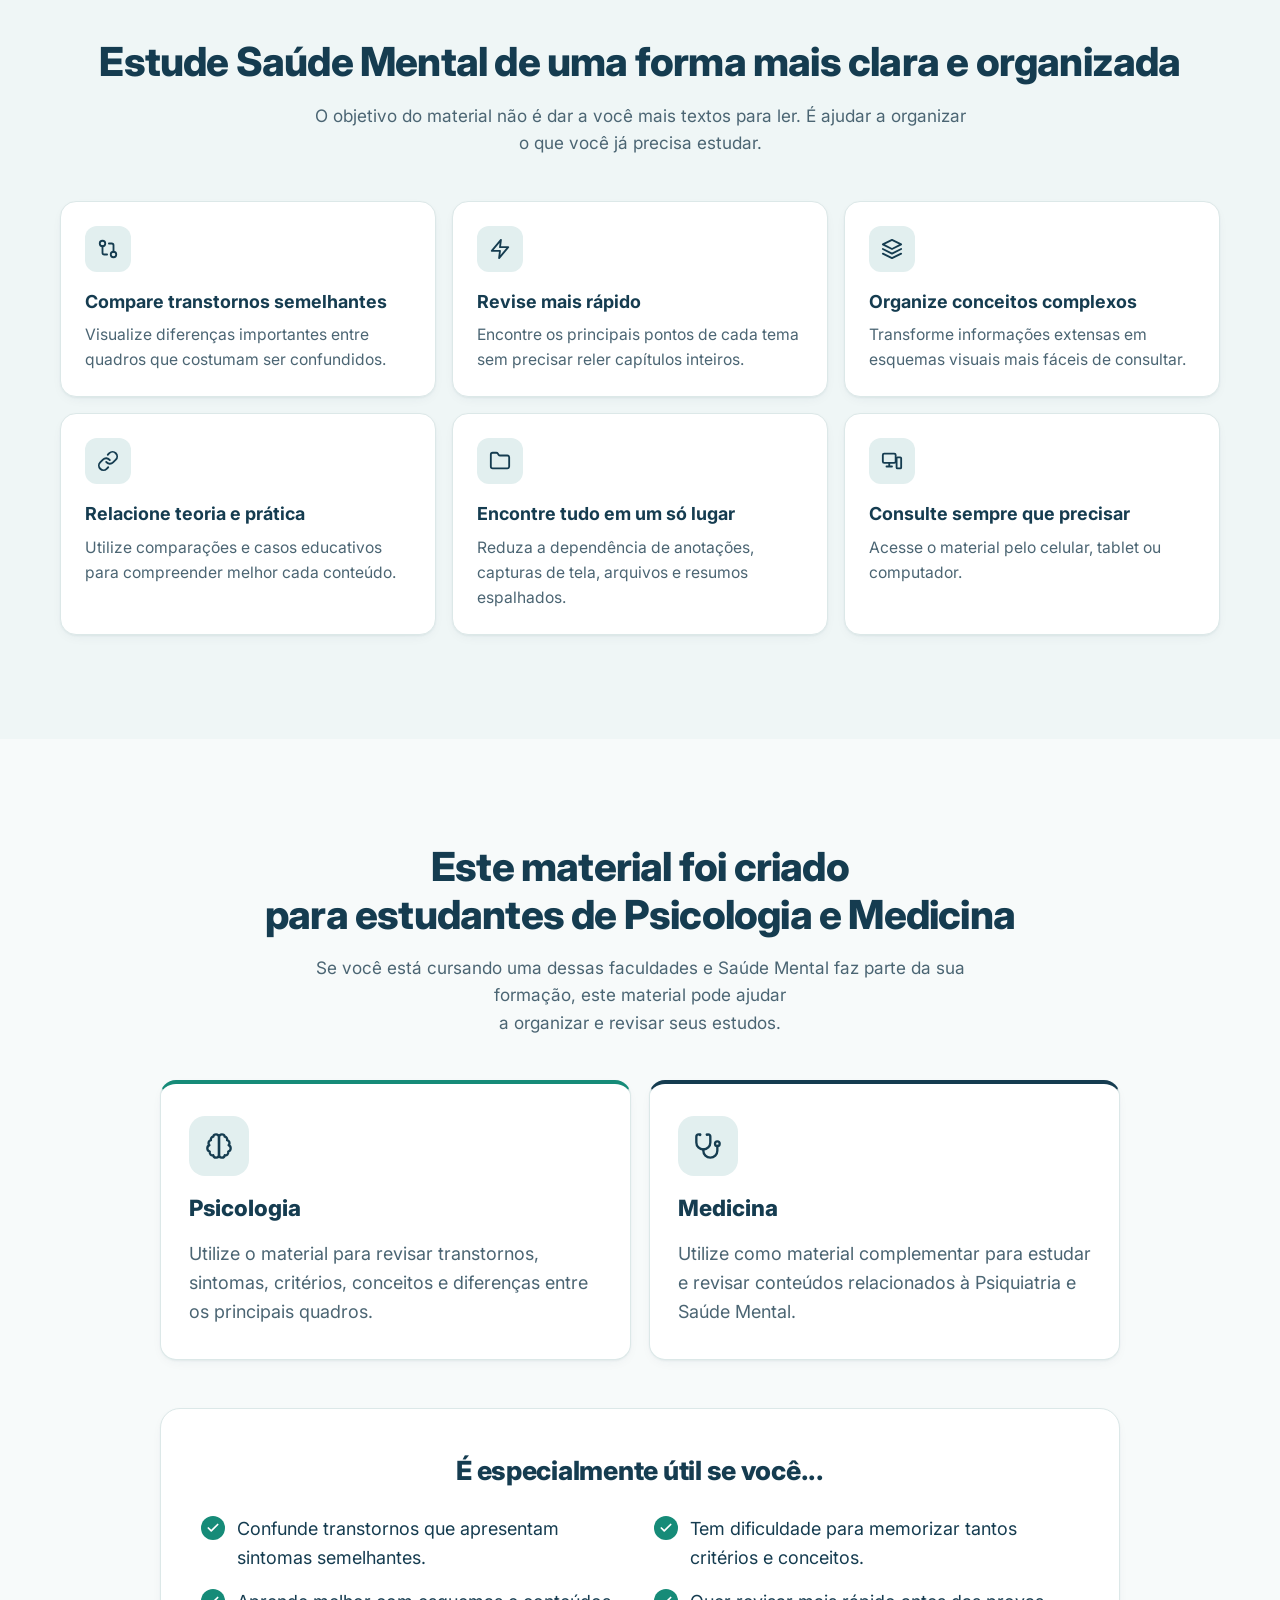
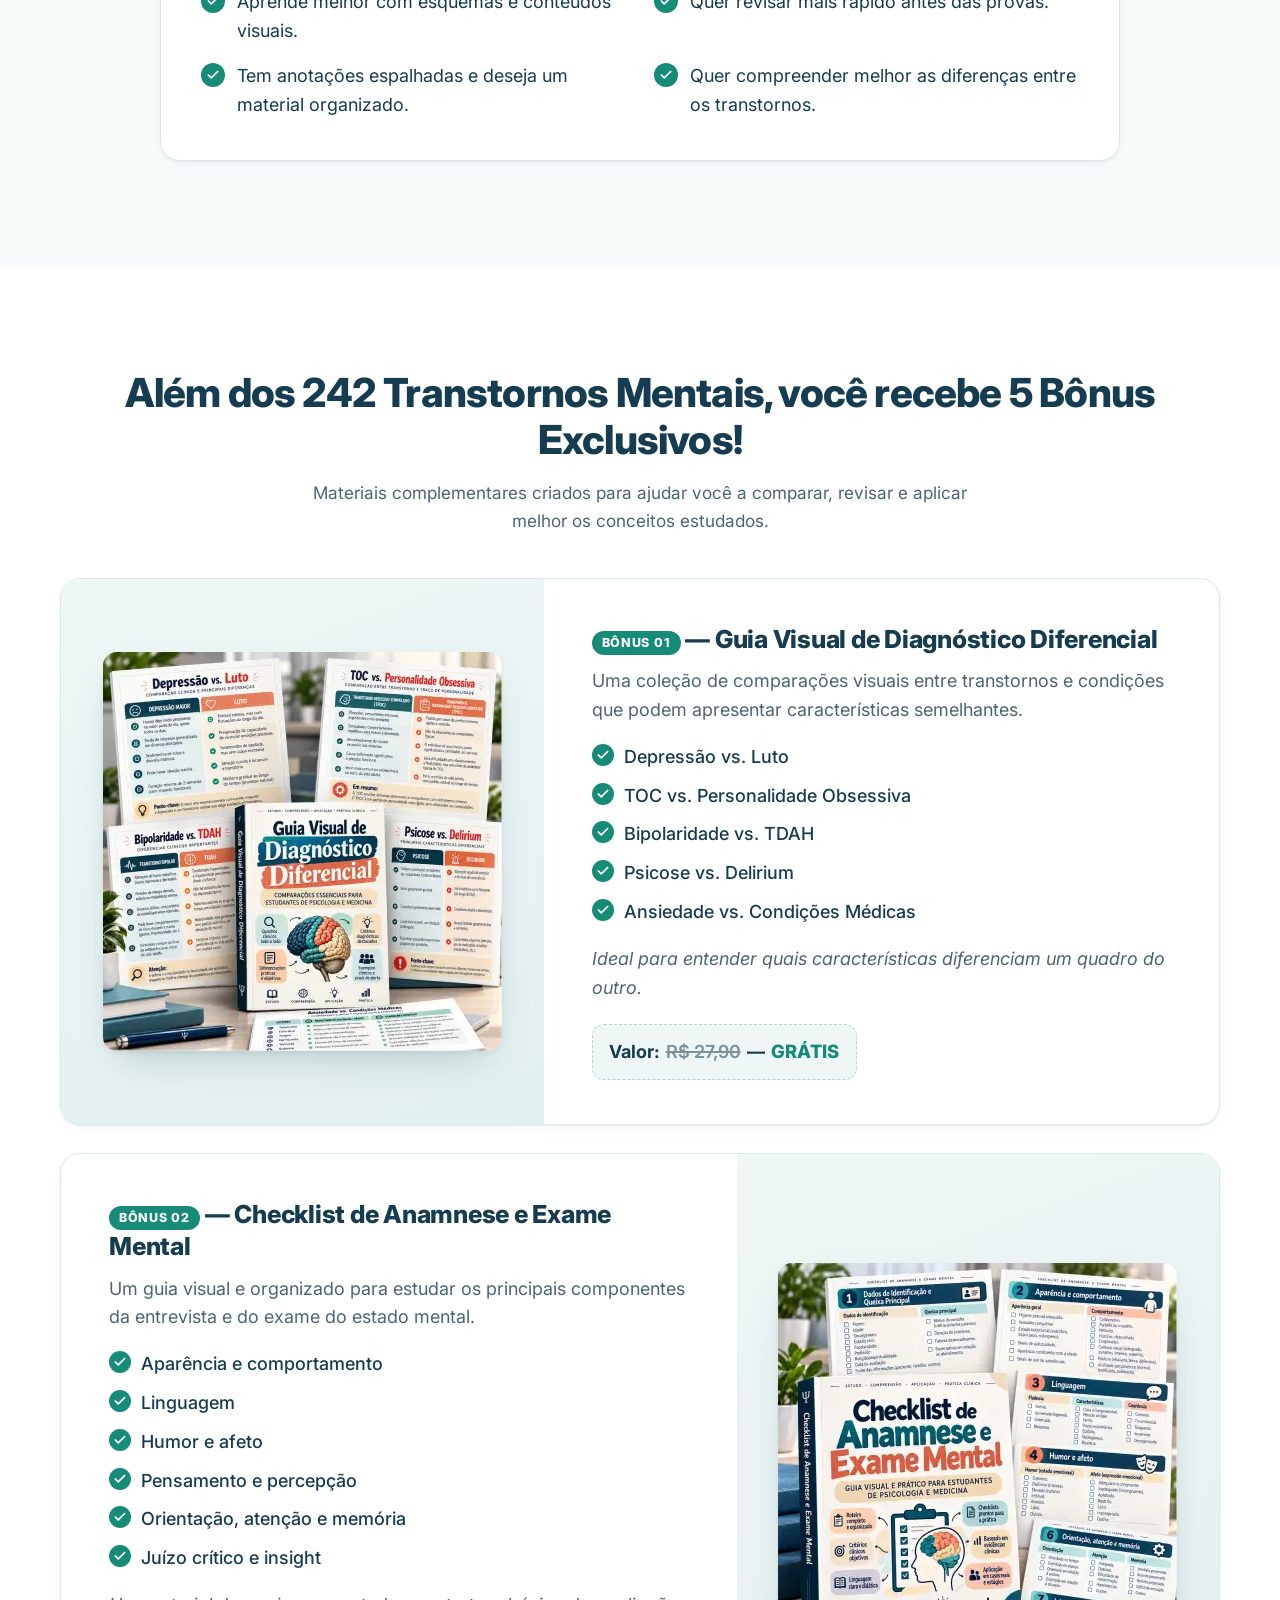
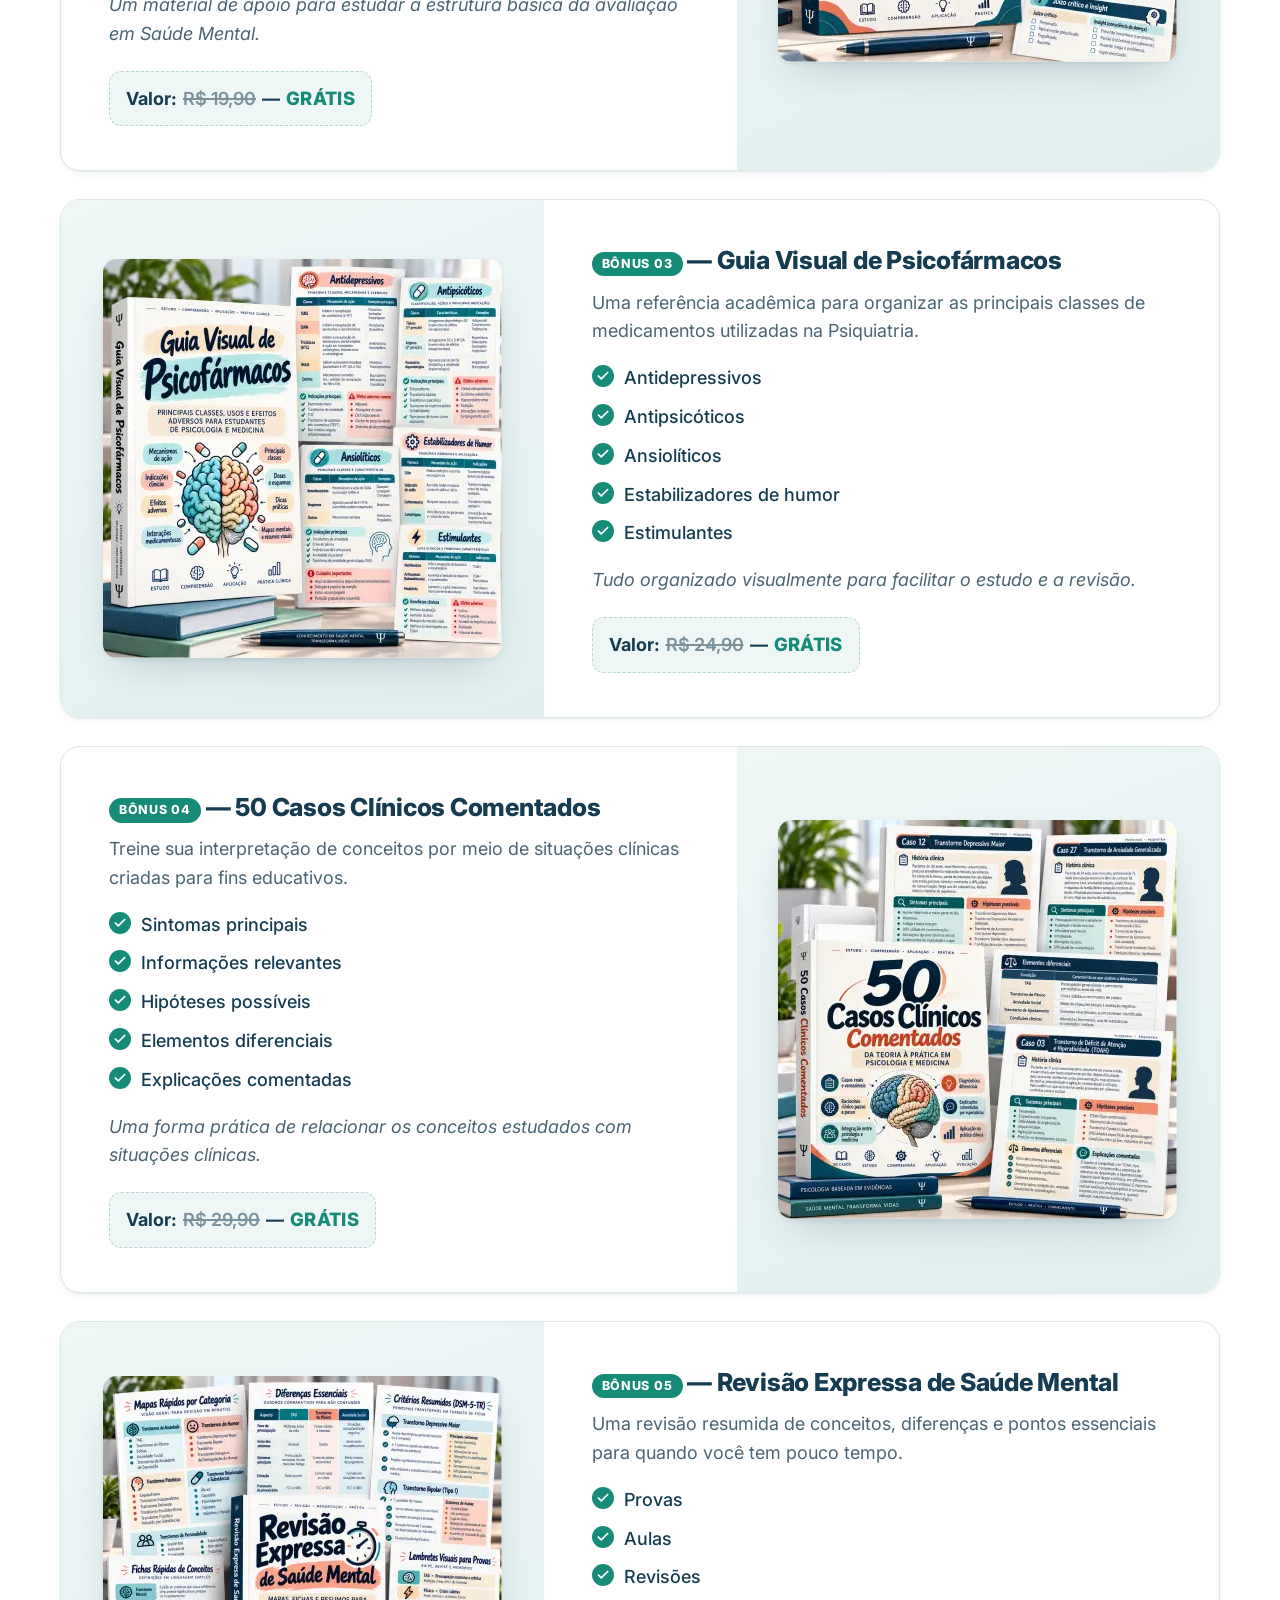
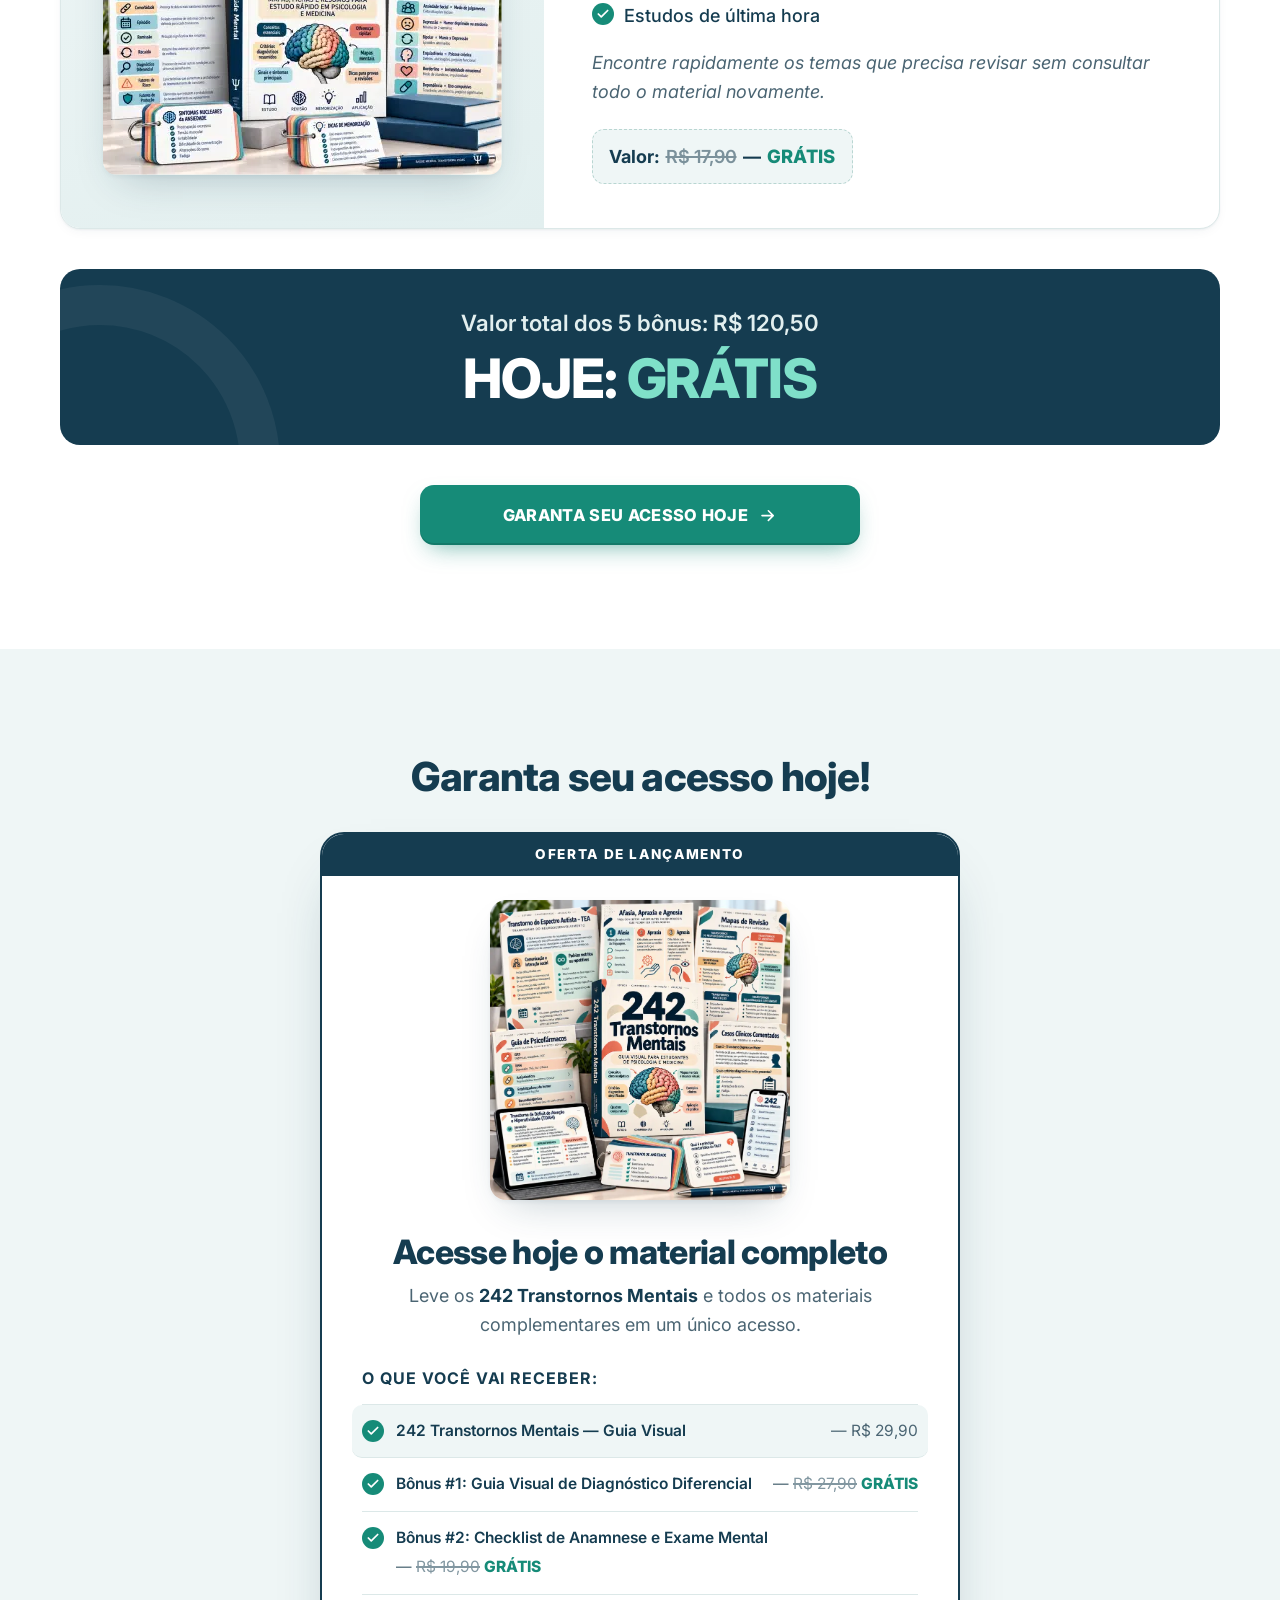
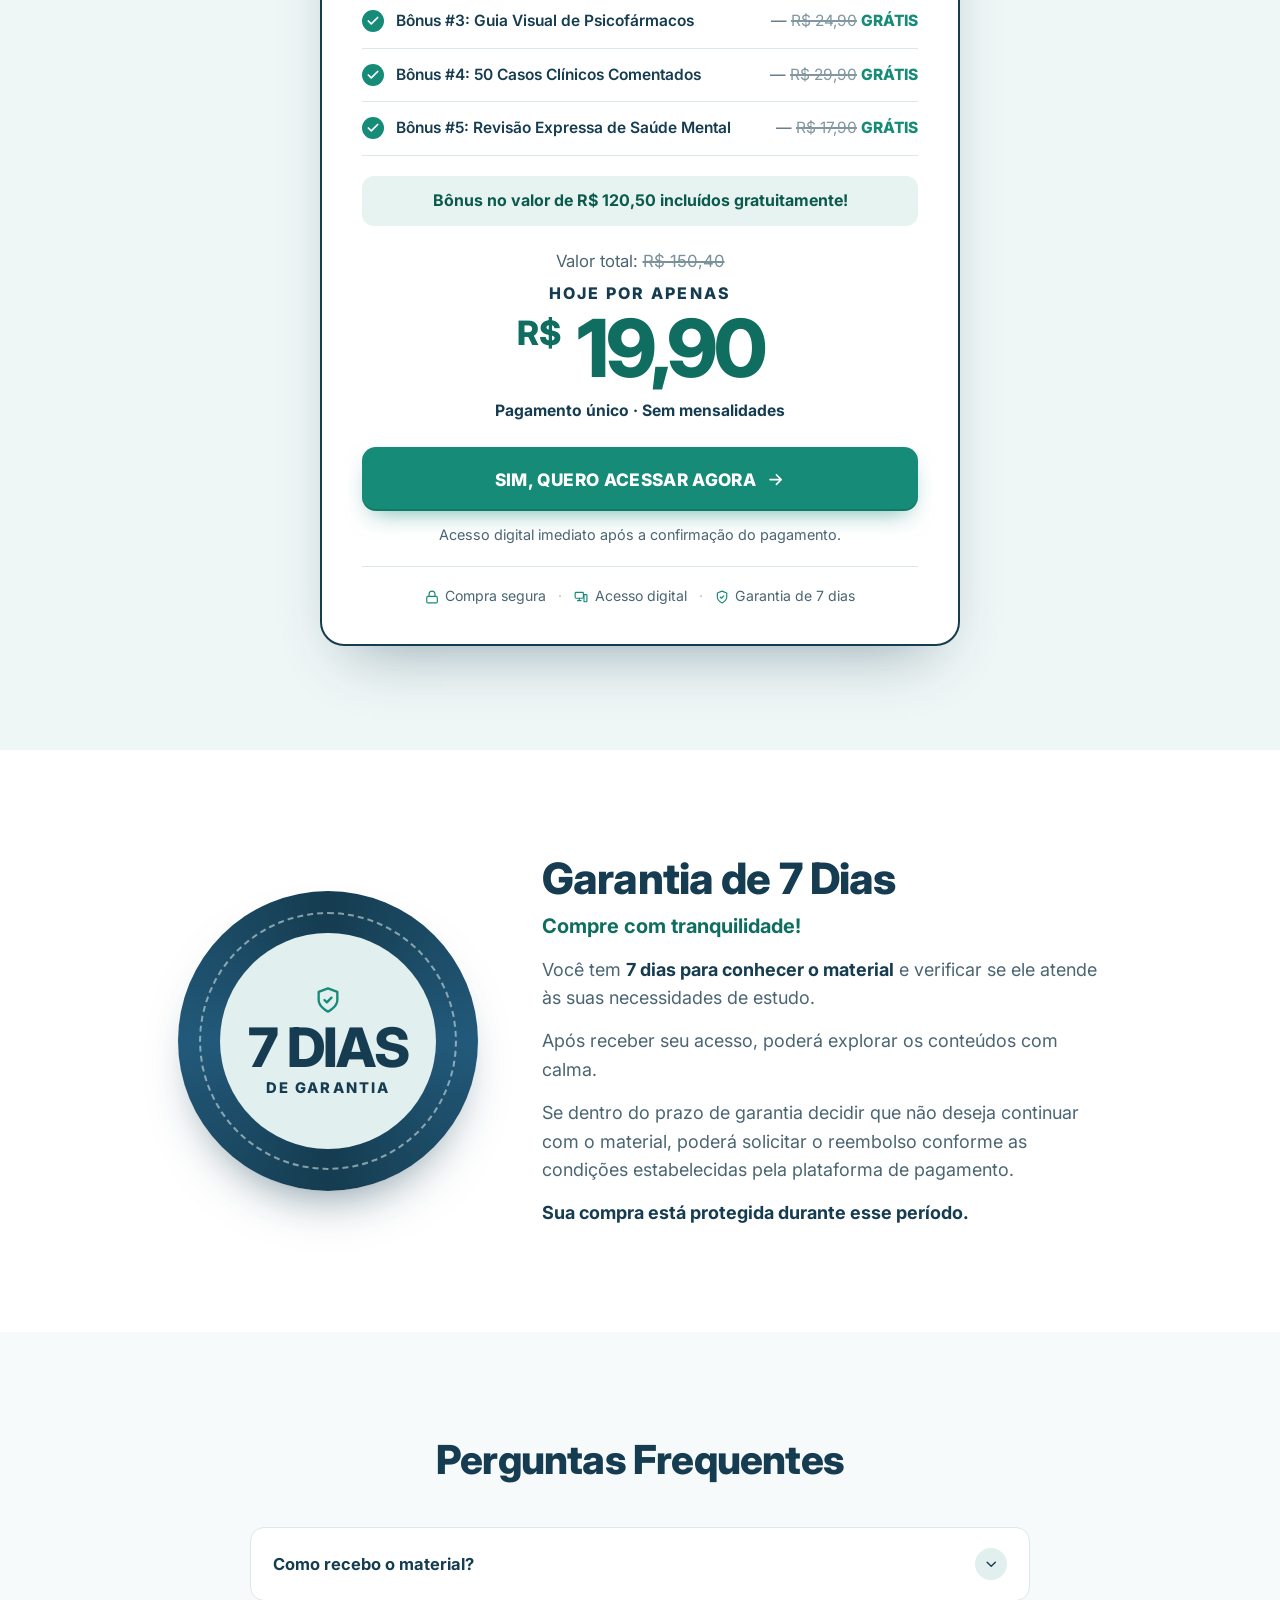
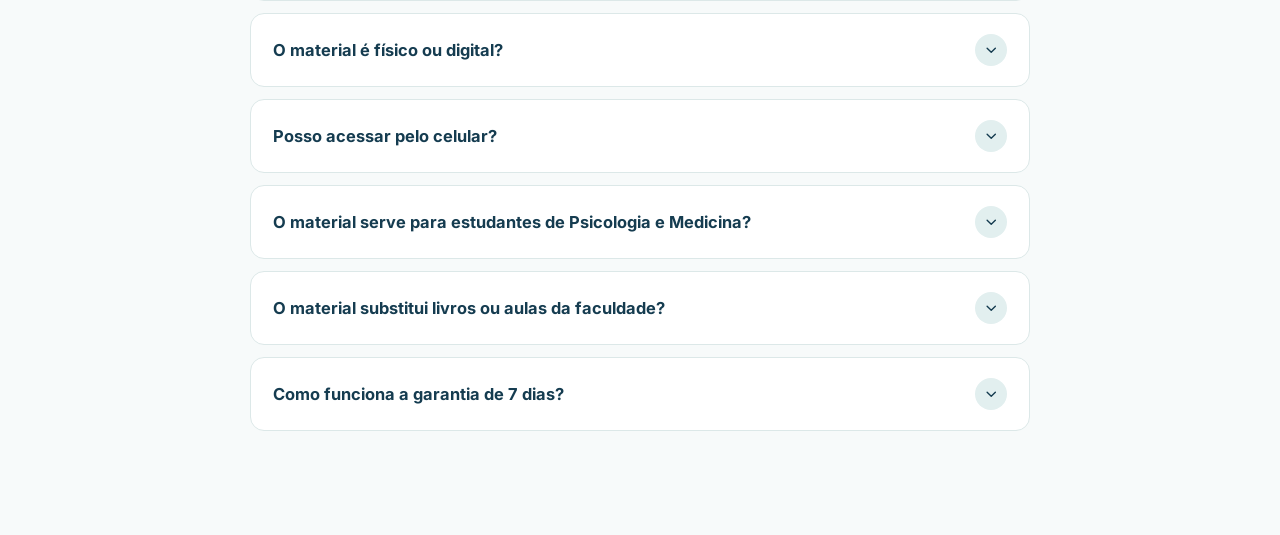
==== commit 74c40113: "roi30" ====
--- a/index.html
+++ b/index.html
@@ -18,7 +18,7 @@
 <link rel="preconnect" href="https://fonts.gstatic.com" crossorigin>
 <link href="https://fonts.googleapis.com/css2?family=Inter:wght@400;500;600;700;800&display=swap" rel="stylesheet">
 
-<link rel="stylesheet" href="style.css?v=13">
+<link rel="stylesheet" href="style.css?v=14">
 <script src="script.js?v=10" defer></script>
 
 <script type="text/javascript">
@@ -28,6 +28,23 @@
         y=l.getElementsByTagName(r)[0];y.parentNode.insertBefore(t,y);
     })(window, document, "clarity", "script", "z5yw4rk6s3");
 </script>
+
+
+<script>
+!function(f,b,e,v,n,t,s)
+{if(f.fbq)return;n=f.fbq=function(){n.callMethod?
+n.callMethod.apply(n,arguments):n.queue.push(arguments)};
+if(!f._fbq)f._fbq=n;n.push=n;n.loaded=!0;n.version='2.0';
+n.queue=[];t=b.createElement(e);t.async=!0;
+t.src=v;s=b.getElementsByTagName(e)[0];
+s.parentNode.insertBefore(t,s)}(window, document,'script',
+'https://connect.facebook.net/en_US/fbevents.js');
+fbq('init', '2948121805560889');
+fbq('track', 'PageView');
+</script>
+<noscript><img height="1" width="1" style="display:none"
+src="https://www.facebook.com/tr?id=2948121805560889&ev=PageView&noscript=1"
+/></noscript>
 
 </head>
 <body>
--- a/style.css
+++ b/style.css
@@ -346,7 +346,7 @@
 .gallery{margin-top:40px;width:100vw;margin-left:calc(50% - 50vw);overflow:hidden;padding-block:8px 20px;-webkit-mask-image:linear-gradient(90deg,transparent,#000 6%,#000 94%,transparent);mask-image:linear-gradient(90deg,transparent,#000 6%,#000 94%,transparent)}
 .gallery-track{display:flex;width:max-content;animation:gallery-scroll 45s linear infinite}
 .gallery:hover .gallery-track,.gallery:focus-within .gallery-track{animation-play-state:paused}
-.gallery .page{flex:none;width:clamp(200px,58vw,280px);margin:0;padding-right:18px}
+.gallery .page{flex:none;width:clamp(230px,68vw,320px);margin:0;padding-right:18px}
 .gallery .page img{width:100%;height:auto;aspect-ratio:528/746;border-radius:12px;border:1px solid var(--border);box-shadow:var(--shadow-sm);background:#fff}
 @keyframes gallery-scroll{to{transform:translateX(-50%)}}
 @media (prefers-reduced-motion:reduce){
